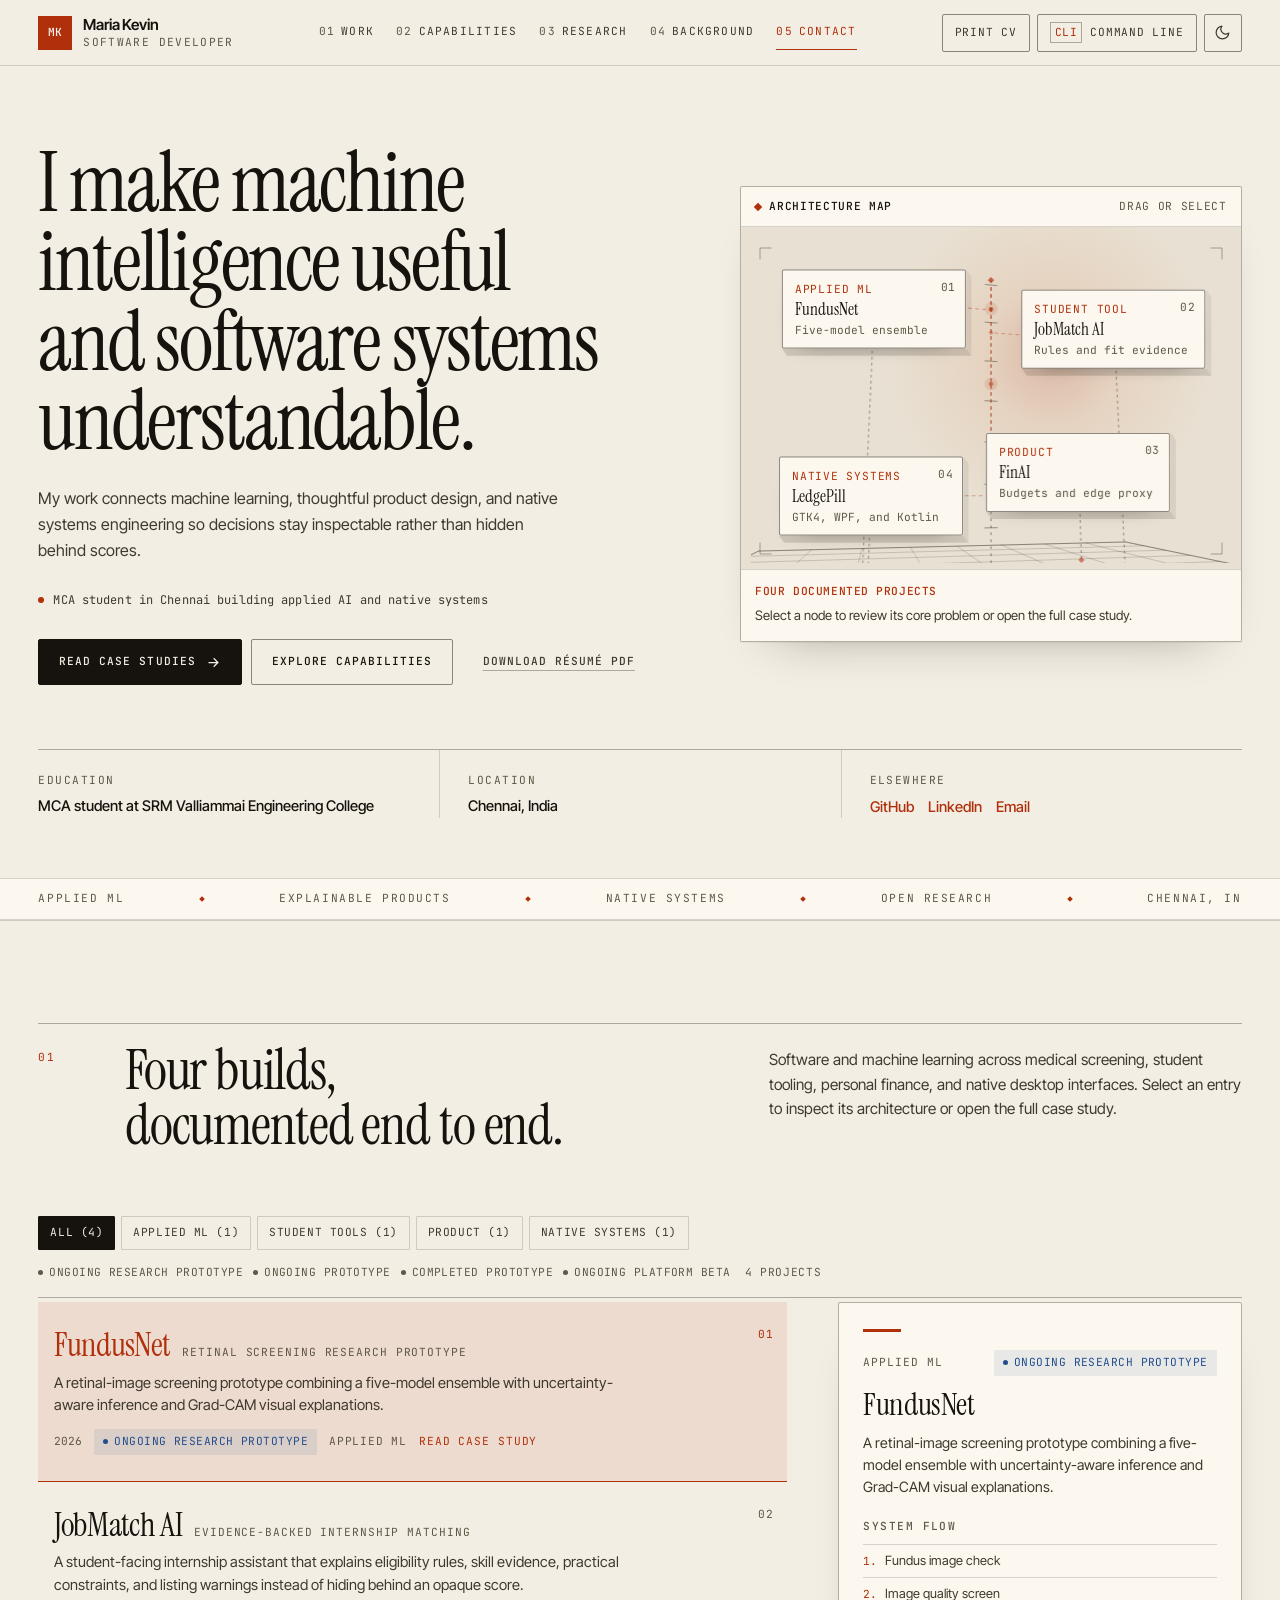
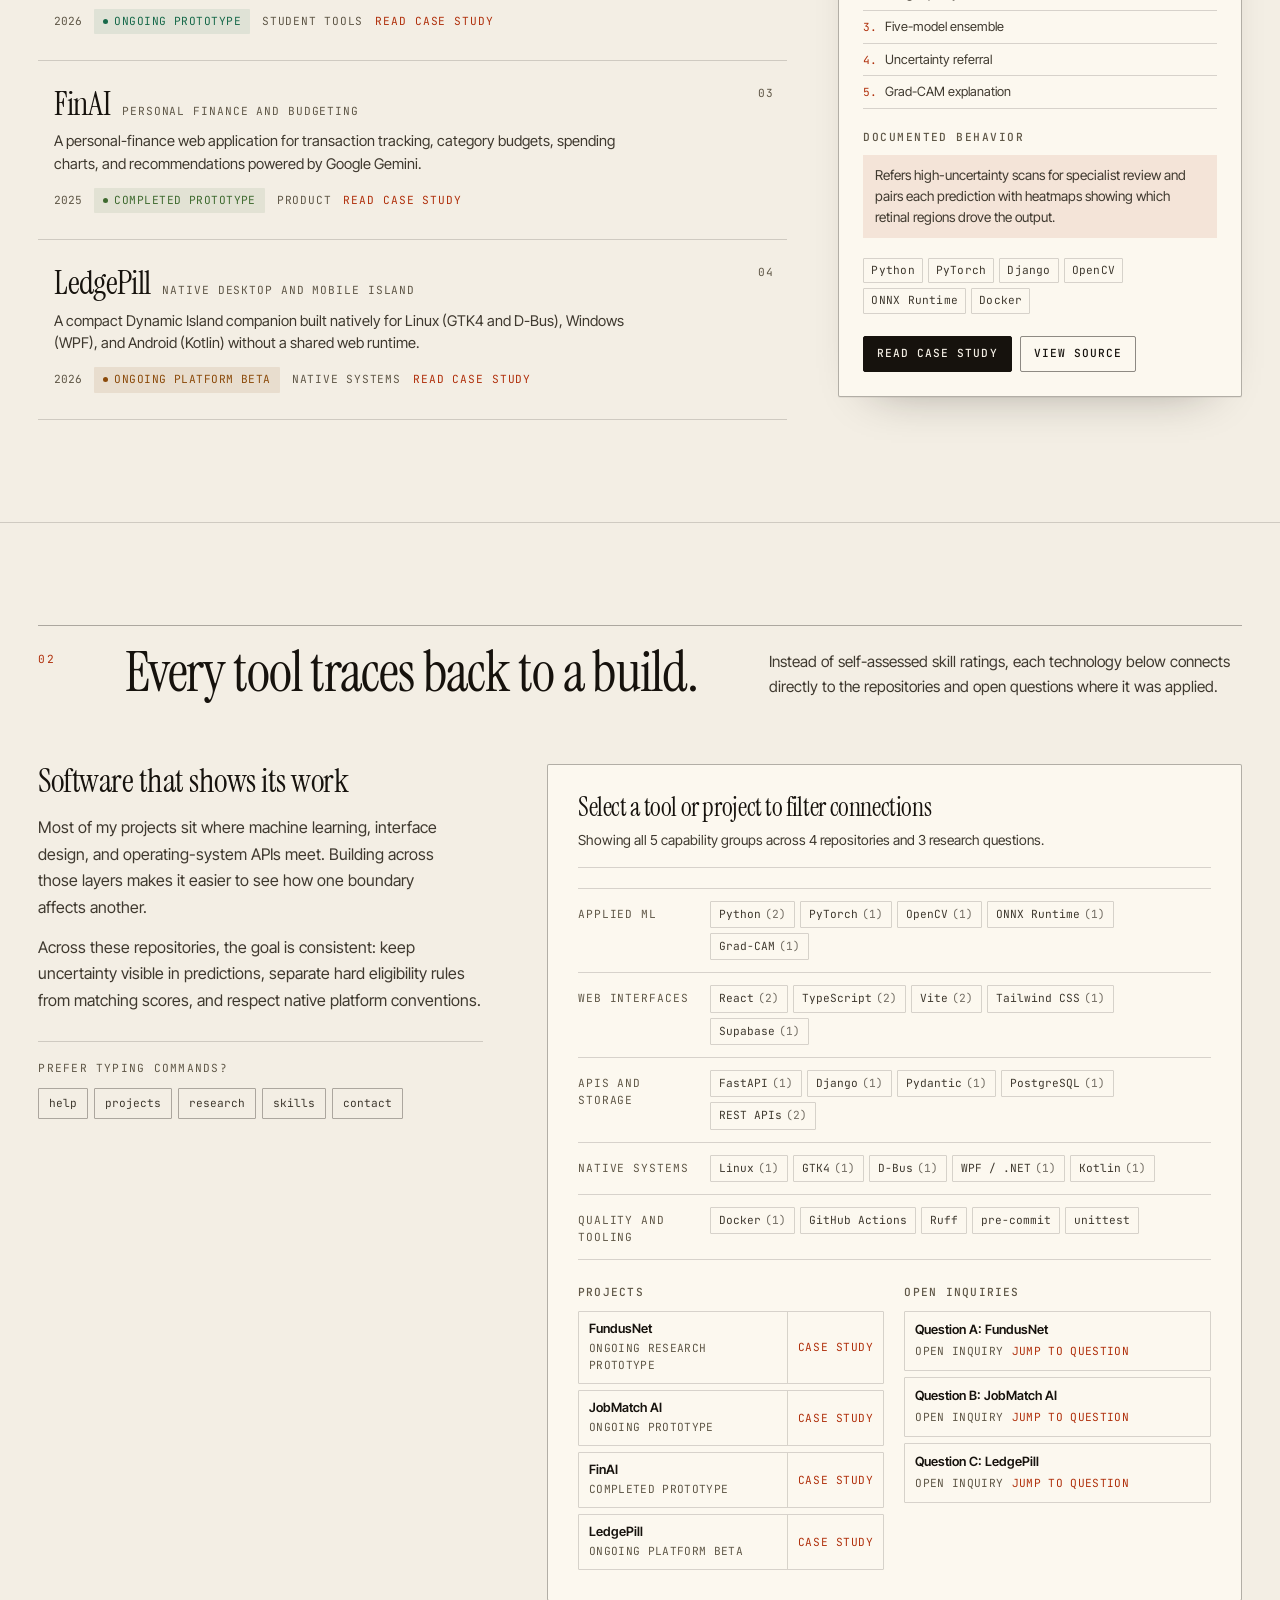
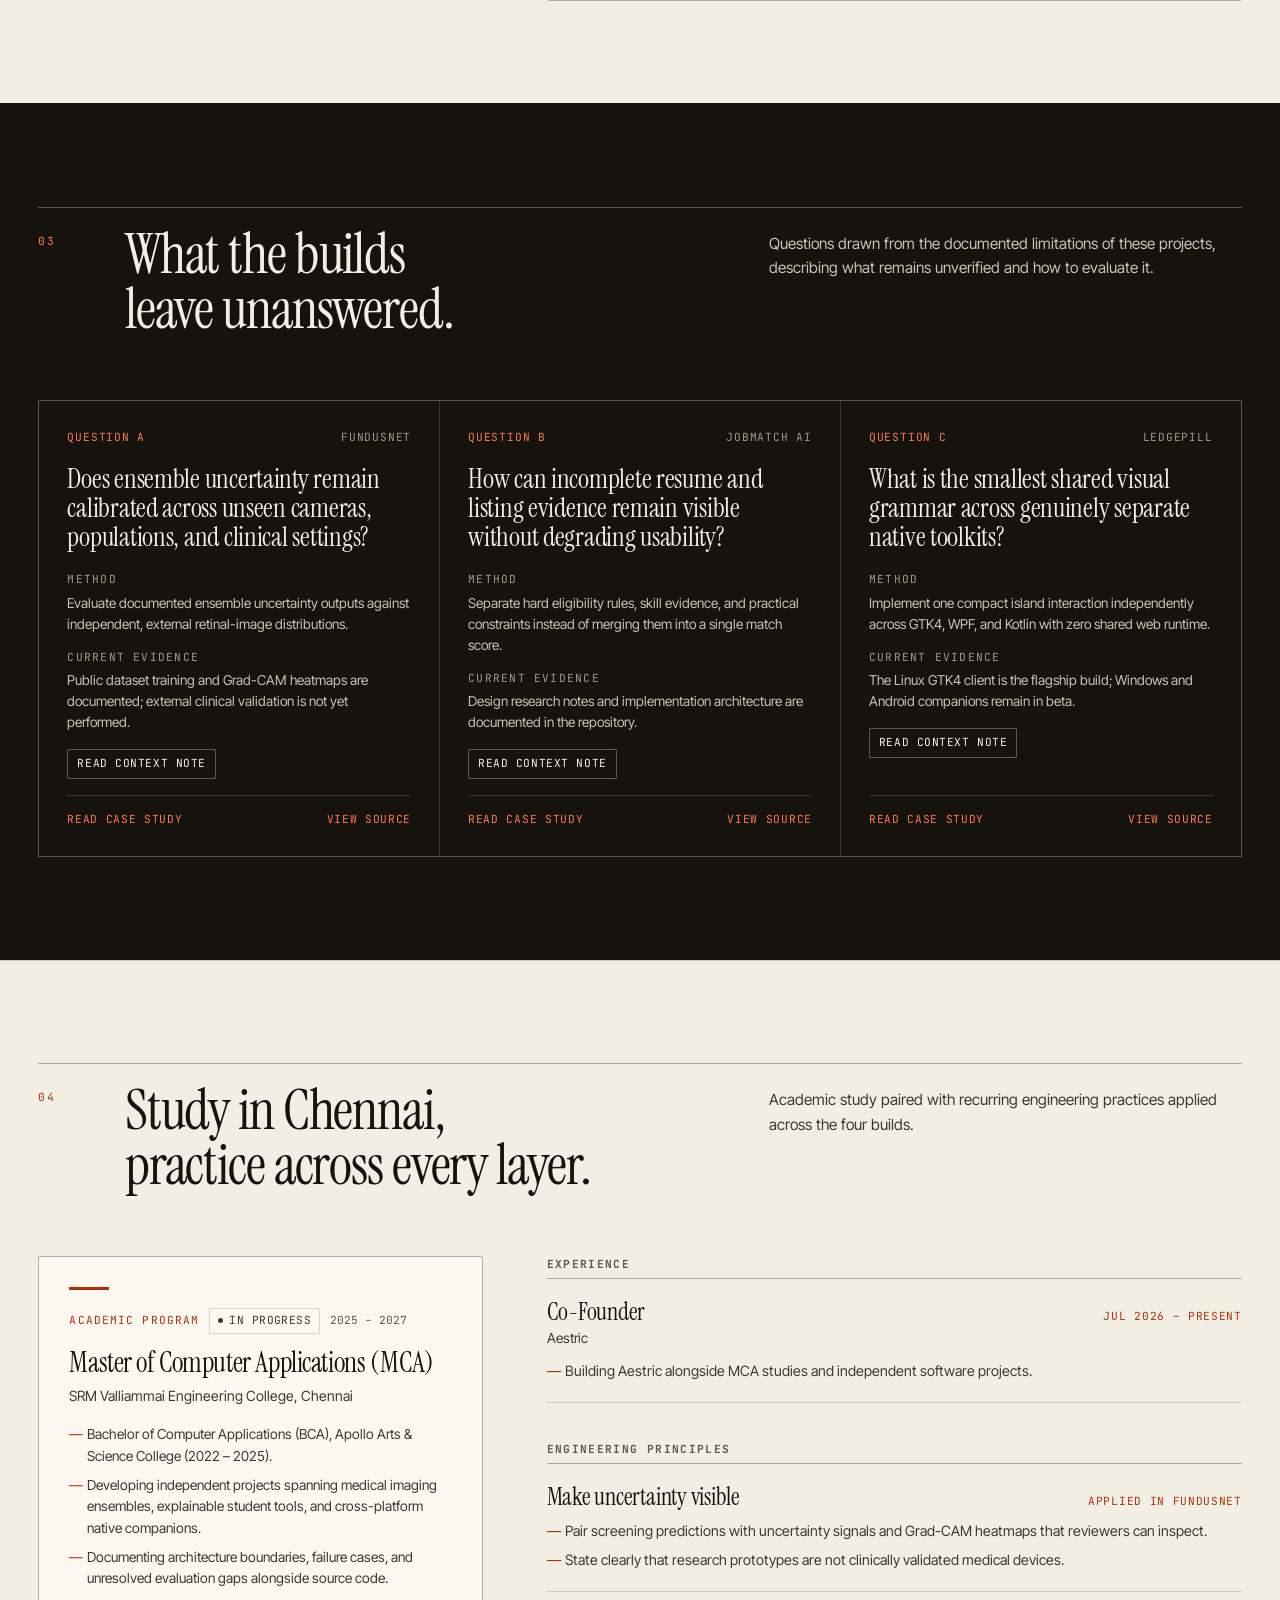
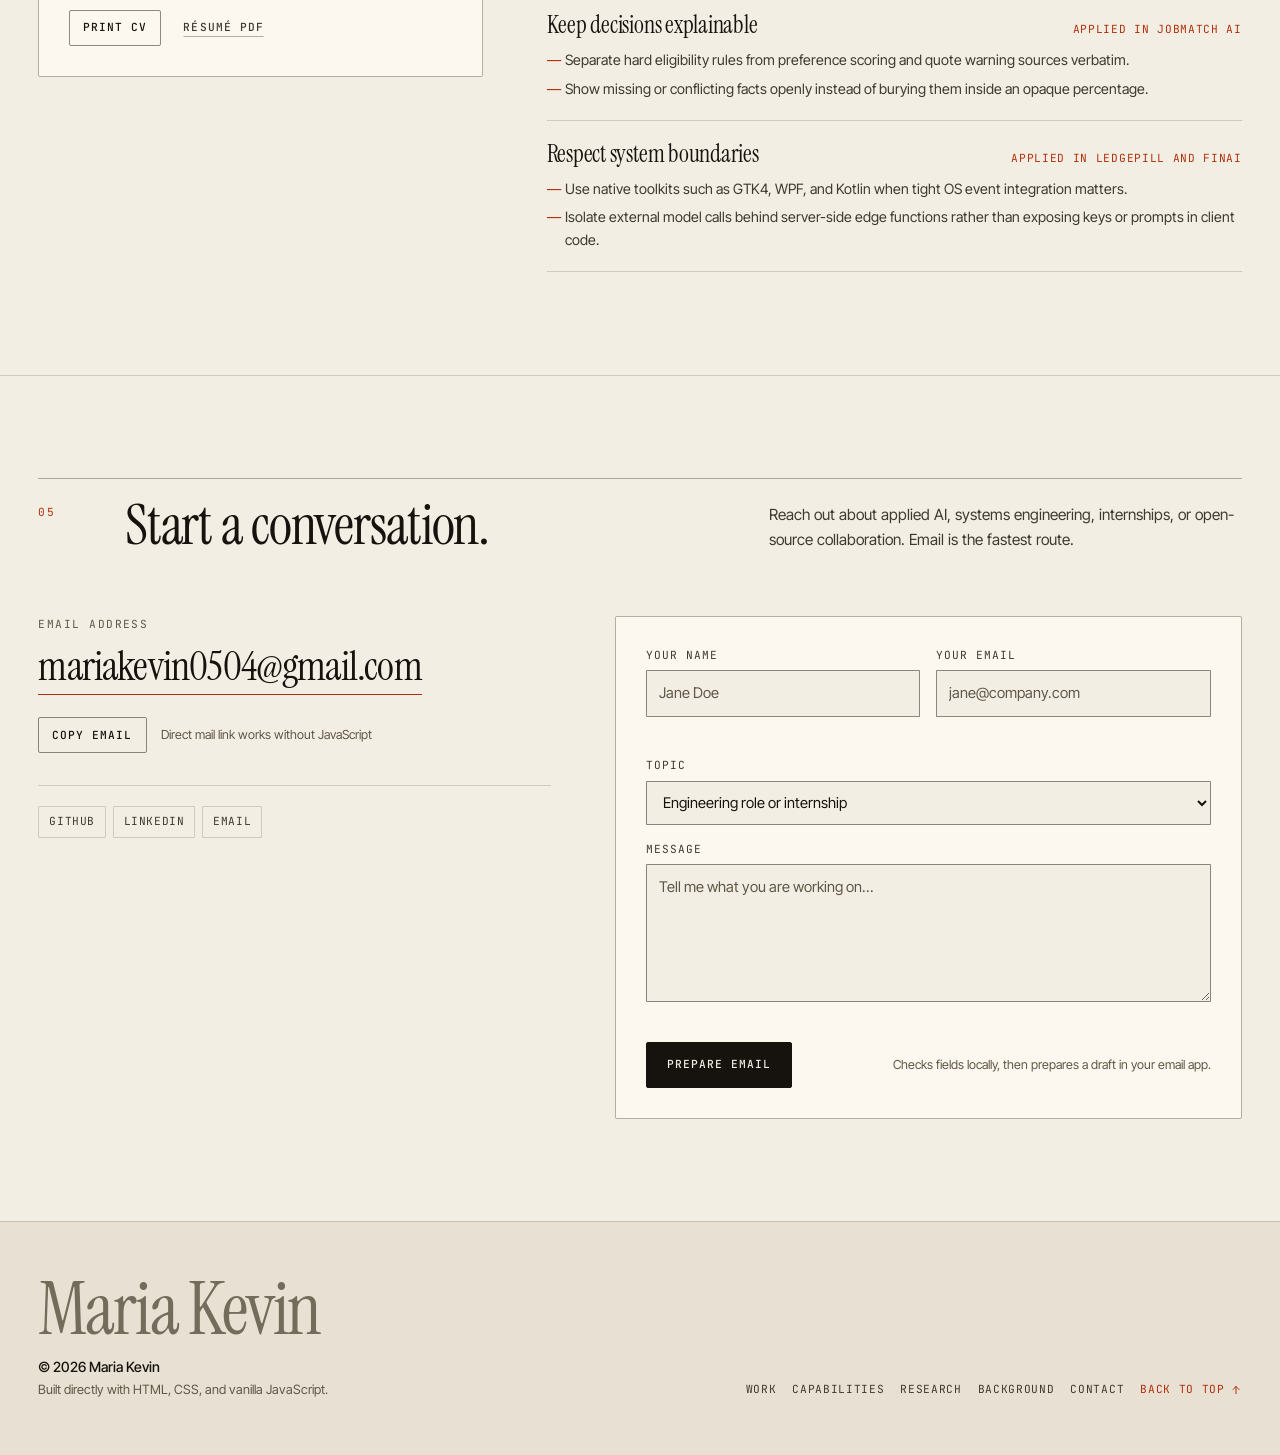
==== index.html @ 483a234a "Refine palette: warmer paper, aged pigments, tokenized surfaces Rework the Index/Dossier colour syst" ====
<!DOCTYPE html>
<html lang="en" data-theme="light">
<head>
  <meta charset="UTF-8">
  <meta name="viewport" content="width=device-width, initial-scale=1.0">
  <meta name="description" content="Maria Kevin is an MCA student in Chennai building applied machine learning, student tools, and native desktop software.">
  <meta name="author" content="Maria Kevin">
  <link rel="canonical" href="https://mariakevin.github.io/Portfolio/">
  <meta property="og:type" content="website">
  <meta property="og:url" content="https://mariakevin.github.io/Portfolio/">
  <meta property="og:title" content="Maria Kevin, Software developer">
  <meta property="og:description" content="Applied machine learning, explainable student tools, and native systems engineering.">
  <meta property="og:image" content="https://avatars.githubusercontent.com/u/92206783?v=4">
  <meta property="og:image:alt" content="Maria Kevin's GitHub profile portrait">
  <meta name="twitter:card" content="summary">
  <meta name="color-scheme" content="light dark">
  <meta name="theme-color" content="#f3eee4" media="(prefers-color-scheme: light)">
  <meta name="theme-color" content="#0c0b09" media="(prefers-color-scheme: dark)">
  <meta name="twitter:title" content="Maria Kevin, Software developer">
  <title>Maria Kevin, Software developer</title>
  <link rel="icon" href="data:image/svg+xml,%3Csvg xmlns='http://www.w3.org/2000/svg' viewBox='0 0 32 32'%3E%3Crect width='32' height='32' rx='3' fill='%23b0300c'/%3E%3Cpath d='M8 23V9l8 8 8-8v14' fill='none' stroke='%23fcf8ef' stroke-width='2.6' stroke-linecap='square' stroke-linejoin='miter'/%3E%3C/svg%3E">
  <script>
    (function () {
      try {
        var saved = localStorage.getItem('portfolio-theme');
        var prefersDark = window.matchMedia && window.matchMedia('(prefers-color-scheme: dark)').matches;
        var theme = saved || (prefersDark ? 'dark' : 'light');
        document.documentElement.setAttribute('data-theme', theme);
        document.documentElement.style.colorScheme = theme;
      } catch (e) {}
    })();
  </script>
  <link rel="preconnect" href="https://fonts.googleapis.com">
  <link rel="preconnect" href="https://fonts.gstatic.com" crossorigin>
  <link rel="stylesheet" href="https://fonts.googleapis.com/css2?family=Instrument+Serif:ital@0;1&family=Inter+Tight:ital,wght@0,400;0,500;0,600;0,700;1,400&family=JetBrains+Mono:wght@400;500&display=swap">
  <link rel="stylesheet" href="css/styles.css">
  <script defer src="js/data.js"></script>
  <script defer src="js/main.js"></script>
  <script type="application/ld+json">
    {
      "@context": "https://schema.org",
      "@type": "Person",
      "name": "Maria Kevin",
      "jobTitle": "Software developer",
      "email": "mariakevin0504@gmail.com",
      "address": {
        "@type": "PostalAddress",
        "addressLocality": "Chennai",
        "addressCountry": "India"
      },
      "sameAs": [
        "https://github.com/Mariakevin",
        "https://www.linkedin.com/in/mariakevin/"
      ]
    }
  </script>
</head>
<body id="top">
  <a href="#main" class="skip-link">Skip to main content</a>

  <header class="site-header" id="site-header">
    <div class="container header-inner">
      <a href="#top" class="brand" aria-label="Maria Kevin, Software developer, back to top">
        <span class="brand-mark" aria-hidden="true">MK</span>
        <span class="brand-text">
          <span class="brand-name" id="nav-brand">Maria Kevin</span>
          <span class="brand-role" id="nav-role">Software developer</span>
        </span>
      </a>

      <nav class="primary-nav" aria-label="Primary navigation">
        <ul class="nav-list">
          <li><a href="#projects" class="nav-link"><span class="nav-num" aria-hidden="true">01</span>Work</a></li>
          <li><a href="#about" class="nav-link"><span class="nav-num" aria-hidden="true">02</span>Capabilities</a></li>
          <li><a href="#research" class="nav-link"><span class="nav-num" aria-hidden="true">03</span>Research</a></li>
          <li><a href="#experience" class="nav-link"><span class="nav-num" aria-hidden="true">04</span>Background</a></li>
          <li><a href="#contact" class="nav-link"><span class="nav-num" aria-hidden="true">05</span>Contact</a></li>
        </ul>
      </nav>

      <div class="header-actions">
        <button type="button" class="btn-utility hide-sm" id="print-dossier-btn" title="Print or save CV as PDF">
          Print CV
        </button>

        <button type="button" class="btn-utility cmd-trigger" id="terminal-toggle" aria-label="Open interactive command line" title="Command line (Ctrl+K)">
          <span class="cmd-key" aria-hidden="true">CLI</span>
          <span class="cmd-label">Command line</span>
        </button>

        <button type="button" class="btn-icon" id="theme-toggle" aria-label="Switch color theme" title="Switch color theme">
          <svg class="icon-sun" viewBox="0 0 24 24" width="17" height="17" fill="none" stroke="currentColor" stroke-width="1.7" stroke-linecap="round" stroke-linejoin="round" aria-hidden="true">
            <circle cx="12" cy="12" r="4"></circle>
            <path d="M12 2v2M12 20v2M4.93 4.93l1.41 1.41M17.66 17.66l1.41 1.41M2 12h2M20 12h2M6.34 17.66l-1.41 1.41M19.07 4.93l-1.41 1.41"></path>
          </svg>
          <svg class="icon-moon" viewBox="0 0 24 24" width="17" height="17" fill="none" stroke="currentColor" stroke-width="1.7" stroke-linecap="round" stroke-linejoin="round" aria-hidden="true">
            <path d="M21 12.79A9 9 0 1 1 11.21 3 7 7 0 0 0 21 12.79z"></path>
          </svg>
        </button>

        <button type="button" class="btn-icon mobile-only" id="mobile-menu-toggle" aria-label="Open navigation menu" aria-expanded="false" aria-controls="mobile-nav">
          <svg class="icon-menu" viewBox="0 0 24 24" width="18" height="18" fill="none" stroke="currentColor" stroke-width="1.7" stroke-linecap="round" aria-hidden="true">
            <line x1="3" y1="7" x2="21" y2="7"></line>
            <line x1="3" y1="12" x2="21" y2="12"></line>
            <line x1="3" y1="17" x2="21" y2="17"></line>
          </svg>
          <svg class="icon-close" viewBox="0 0 24 24" width="18" height="18" fill="none" stroke="currentColor" stroke-width="1.7" stroke-linecap="round" aria-hidden="true">
            <line x1="18" y1="6" x2="6" y2="18"></line>
            <line x1="6" y1="6" x2="18" y2="18"></line>
          </svg>
        </button>
      </div>
    </div>

    <div class="scroll-progress" aria-hidden="true"><span id="scroll-progress-bar"></span></div>

    <div class="mobile-nav" id="mobile-nav" hidden>
      <nav aria-label="Mobile navigation">
        <ul class="mobile-nav-list">
          <li><a href="#projects" class="mobile-nav-link"><span aria-hidden="true">01</span>Work</a></li>
          <li><a href="#about" class="mobile-nav-link"><span aria-hidden="true">02</span>Capabilities</a></li>
          <li><a href="#research" class="mobile-nav-link"><span aria-hidden="true">03</span>Research</a></li>
          <li><a href="#experience" class="mobile-nav-link"><span aria-hidden="true">04</span>Background</a></li>
          <li><a href="#contact" class="mobile-nav-link"><span aria-hidden="true">05</span>Contact</a></li>
        </ul>
      </nav>
    </div>
  </header>

  <main id="main">
    <!-- Hero -->
    <section class="hero" aria-labelledby="hero-headline">
      <div class="container">
        <div class="hero-grid">
          <div class="hero-main" data-reveal>
            <h1 class="hero-title" id="hero-headline">
              I make machine intelligence useful and software systems understandable.
            </h1>

            <p class="hero-subtitle" id="hero-subtitle">
              My work connects machine learning, thoughtful product design, and native systems engineering so decisions stay inspectable rather than hidden behind scores.
            </p>

            <p class="hero-status" id="hero-status">
              <span class="status-dot" aria-hidden="true"></span>
              <span id="hero-status-text">MCA student in Chennai building applied AI and native systems</span>
            </p>

            <div class="hero-actions">
              <a href="#projects" class="btn btn-primary">
                Read case studies
                <svg viewBox="0 0 24 24" width="15" height="15" fill="none" stroke="currentColor" stroke-width="2" stroke-linecap="square" aria-hidden="true">
                  <path d="M5 12h14M13 6l6 6-6 6"></path>
                </svg>
              </a>
              <a href="#about" class="btn btn-secondary">Explore capabilities</a>
              <a class="btn btn-ghost" id="resume-download-link" href="#" hidden>Download résumé PDF</a>
            </div>
          </div>

          <!-- Primary Visual Centerpiece: Interactive Architecture Map -->
          <aside class="hero-plate" aria-label="Interactive system map connecting machine learning, product workflows, and native systems to four projects" data-reveal>
            <div class="plate-head">
              <span class="plate-title"><span class="plate-mark" aria-hidden="true"></span>Architecture map</span>
              <span class="plate-hint"><span class="hint-wide">Drag or select</span><span class="hint-narrow">Select a build</span></span>
            </div>

            <div class="plate-canvas">
              <div class="plate-viewport" id="plate-viewport">
                <canvas class="plate-3d" id="plate-canvas-3d" aria-hidden="true"></canvas>
                <div class="plate-node-layer">
                  <div class="plate-node-slot">
                    <button type="button" class="plate-node" data-plate-project="fundusnet" aria-label="Applied ML, FundusNet, five-model ensemble">
                      <span class="node-index" aria-hidden="true">01</span>
                      <span class="node-kicker">Applied ML</span>
                      <span class="node-label">FundusNet</span>
                      <span class="node-sub">Five-model ensemble</span>
                    </button>
                  </div>
                  <div class="plate-node-slot">
                    <button type="button" class="plate-node" data-plate-project="jobmatch" aria-label="Student tool, JobMatch AI, rules and fit evidence">
                      <span class="node-index" aria-hidden="true">02</span>
                      <span class="node-kicker">Student tool</span>
                      <span class="node-label">JobMatch AI</span>
                      <span class="node-sub">Rules and fit evidence</span>
                    </button>
                  </div>
                  <div class="plate-node-slot">
                    <button type="button" class="plate-node" data-plate-project="finai" aria-label="Product, FinAI, budgets and edge proxy">
                      <span class="node-index" aria-hidden="true">03</span>
                      <span class="node-kicker">Product</span>
                      <span class="node-label">FinAI</span>
                      <span class="node-sub">Budgets and edge proxy</span>
                    </button>
                  </div>
                  <div class="plate-node-slot">
                    <button type="button" class="plate-node" data-plate-project="ledgepill" aria-label="Native systems, LedgePill, GTK4, WPF, and Kotlin">
                      <span class="node-index" aria-hidden="true">04</span>
                      <span class="node-kicker">Native systems</span>
                      <span class="node-label">LedgePill</span>
                      <span class="node-sub">GTK4, WPF, and Kotlin</span>
                    </button>
                  </div>
                </div>
              </div>
              <div class="plate-mobile-projects" aria-label="Choose a project to inspect">
                <button type="button" class="plate-mobile-node" data-plate-project="fundusnet">
                  <span class="mobile-node-kind">Applied ML</span>
                  <span class="mobile-node-title">FundusNet</span>
                  <span class="mobile-node-detail">Five-model ensemble</span>
                </button>
                <button type="button" class="plate-mobile-node" data-plate-project="jobmatch">
                  <span class="mobile-node-kind">Student tool</span>
                  <span class="mobile-node-title">JobMatch AI</span>
                  <span class="mobile-node-detail">Rules and fit evidence</span>
                </button>
                <button type="button" class="plate-mobile-node" data-plate-project="finai">
                  <span class="mobile-node-kind">Product</span>
                  <span class="mobile-node-title">FinAI</span>
                  <span class="mobile-node-detail">Budgets and edge proxy</span>
                </button>
                <button type="button" class="plate-mobile-node" data-plate-project="ledgepill">
                  <span class="mobile-node-kind">Native systems</span>
                  <span class="mobile-node-title">LedgePill</span>
                  <span class="mobile-node-detail">GTK4, WPF, and Kotlin</span>
                </button>
              </div>
            </div>

            <div class="plate-readout" id="plate-readout">
              <div class="plate-readout-head">
                <span class="plate-readout-tag" id="plate-readout-tag">Four documented projects</span>
                <button type="button" class="plate-readout-link" id="plate-readout-open" hidden>Read case study</button>
              </div>
              <p class="plate-readout-text" id="plate-readout-text">
                Select a node to review its core problem or open the full case study.
              </p>
            </div>
          </aside>
        </div>

        <!-- Quick 30-second orientation strip -->
        <div class="hero-summary-row" aria-label="Summary details" data-reveal>
          <div class="summary-item">
            <span class="summary-label">Education</span>
            <p class="summary-value" id="meta-focus">MCA student at SRM Valliammai Engineering College</p>
          </div>
          <div class="summary-item">
            <span class="summary-label">Location</span>
            <p class="summary-value" id="meta-location">Chennai, India</p>
          </div>
          <div class="summary-item">
            <span class="summary-label">Elsewhere</span>
            <div class="summary-links" id="hero-social-links">
              <a href="https://github.com/Mariakevin" target="_blank" rel="noopener noreferrer">GitHub</a>
              <a href="https://www.linkedin.com/in/mariakevin/" target="_blank" rel="noopener noreferrer">LinkedIn</a>
              <a href="mailto:mariakevin0504@gmail.com">Email</a>
            </div>
          </div>
        </div>
      </div>

      <div class="signal-strip" aria-hidden="true">
        <div class="container signal-strip-inner">
          <span>Applied ML</span>
          <span class="signal-dot"></span>
          <span>Explainable products</span>
          <span class="signal-dot"></span>
          <span>Native systems</span>
          <span class="signal-dot"></span>
          <span>Open research</span>
          <span class="signal-dot"></span>
          <span>Chennai, IN</span>
        </div>
      </div>
    </section>

    <!-- Selected Work -->
    <section id="projects" class="section" aria-labelledby="projects-heading">
      <div class="container">
        <div class="section-header">
          <span class="section-index" aria-hidden="true">01</span>
          <div class="section-heading">
            <h2 class="section-title" id="projects-heading">Four builds, documented end to end.</h2>
          </div>
          <p class="section-lead">
            Software and machine learning across medical screening, student tooling, personal finance, and native desktop interfaces. Select an entry to inspect its architecture or open the full case study.
          </p>
        </div>

        <div class="work-toolbar">
          <div class="filter-group" id="project-filters" role="group" aria-label="Filter projects by discipline">
            <!-- Populated from js/data.js -->
          </div>
          <div class="work-toolbar-meta">
            <div class="status-legend" id="project-status-legend" aria-label="Project status legend">
              <!-- Populated from js/data.js -->
            </div>
            <span class="work-count mono" id="work-count">4 projects</span>
          </div>
        </div>

        <div class="work-layout">
          <div class="work-index" id="projects-grid" aria-live="polite">
            <noscript>
              <ul class="noscript-projects">
                <li><a href="https://github.com/Mariakevin/FundusNet">FundusNet: retinal screening research prototype</a></li>
                <li><a href="https://github.com/Mariakevin/JobMatchAI">JobMatch AI: evidence-backed internship matching</a></li>
                <li><a href="https://github.com/Mariakevin/FinAI">FinAI: personal finance dashboard</a></li>
                <li><a href="https://github.com/Mariakevin/LedgePill">LedgePill: native cross-platform island software</a></li>
              </ul>
            </noscript>
          </div>

          <aside class="work-preview" id="work-preview" aria-label="Selected project details">
            <div class="preview-rule" aria-hidden="true"></div>
            <div class="preview-inner" id="preview-inner">
              <div class="preview-head">
                <span class="preview-category mono" id="preview-meta">Applied ML</span>
                <span class="status-badge" id="preview-status" data-status="research">Research prototype</span>
              </div>
              <h3 class="preview-title" id="preview-title">FundusNet</h3>
              <p class="preview-summary" id="preview-summary">
                A retinal-image screening prototype combining a five-model ensemble with uncertainty-aware inference and Grad-CAM visual explanations.
              </p>

              <div class="preview-section-label mono">System flow</div>
              <ol class="preview-flow" id="preview-flow"></ol>

              <div class="preview-section-label mono">Documented behavior</div>
              <p class="preview-impact" id="preview-impact"></p>

              <div class="preview-stack" id="preview-stack"></div>

              <div class="preview-actions">
                <button class="btn btn-primary btn-sm" id="preview-open" type="button">Read case study</button>
                <a class="btn btn-secondary btn-sm" id="preview-repo" href="https://github.com/Mariakevin/FundusNet" target="_blank" rel="noopener noreferrer">View source</a>
                <a class="btn btn-secondary btn-sm" id="preview-demo" href="#" target="_blank" rel="noopener noreferrer" hidden>
                  Live demo
                  <svg viewBox="0 0 24 24" width="13" height="13" fill="none" stroke="currentColor" stroke-width="2" stroke-linecap="square" aria-hidden="true">
                    <path d="M7 17 17 7M9 7h8v8"></path>
                  </svg>
                </a>
              </div>
            </div>
          </aside>
        </div>
      </div>
    </section>

    <!-- Capabilities & Evidence Matrix -->
    <section id="about" class="section" aria-labelledby="about-heading">
      <div class="container">
        <div class="section-header">
          <span class="section-index" aria-hidden="true">02</span>
          <div class="section-heading">
            <h2 class="section-title" id="about-heading">Every tool traces back to a build.</h2>
          </div>
          <p class="section-lead">
            Instead of self-assessed skill ratings, each technology below connects directly to the repositories and open questions where it was applied.
          </p>
        </div>

        <div class="observatory-grid">
          <article class="obs-bio">
            <h3 class="obs-title" id="bio-title">Software that shows its work</h3>
            <div class="obs-body" id="bio-paragraphs">
              <p>Most of my projects sit where machine learning, interface design, and operating-system APIs meet. Building across those layers makes it easier to see how one boundary affects another.</p>
              <p>Across these repositories, the goal is consistent: keep uncertainty visible in predictions, separate hard eligibility rules from matching scores, and respect native platform conventions.</p>
            </div>

            <div class="obs-cli-inline">
              <p class="obs-cli-label mono">Prefer typing commands?</p>
              <div class="cli-shortcuts" id="cli-shortcuts">
                <button type="button" class="cli-chip" data-cmd="help">help</button>
                <button type="button" class="cli-chip" data-cmd="projects">projects</button>
                <button type="button" class="cli-chip" data-cmd="research">research</button>
                <button type="button" class="cli-chip" data-cmd="skills">skills</button>
                <button type="button" class="cli-chip" data-cmd="contact">contact</button>
              </div>
            </div>
          </article>

          <section class="obs-graph" aria-labelledby="evidence-graph-heading">
            <div class="graph-head">
              <div>
                <h3 class="obs-title" id="evidence-graph-heading">Select a tool or project to filter connections</h3>
                <p class="graph-sub" id="graph-status-text">
                  Showing all capability groups across four repositories and three research inquiries.
                </p>
              </div>
              <button type="button" class="graph-reset mono" id="graph-reset" hidden>Reset</button>
            </div>

            <div class="evidence-matrix" id="evidence-matrix">
              <div class="evidence-skills" id="stack-groups" role="region" aria-label="Capability groups and tools">
                <!-- Populated from js/data.js -->
              </div>

              <div class="evidence-targets">
                <div class="evidence-column">
                  <h4 class="evidence-col-label mono">Projects</h4>
                  <div class="evidence-links-list" id="evidence-projects">
                    <!-- Populated from js/data.js -->
                  </div>
                </div>

                <div class="evidence-column">
                  <h4 class="evidence-col-label mono">Open inquiries</h4>
                  <div class="evidence-links-list" id="evidence-research">
                    <!-- Populated from js/data.js -->
                  </div>
                </div>
              </div>
            </div>
          </section>
        </div>
      </div>
    </section>

    <!-- Open Research Questions -->
    <section id="research" class="section section-inverse" aria-labelledby="research-heading">
      <div class="container">
        <div class="section-header">
          <span class="section-index" aria-hidden="true">03</span>
          <div class="section-heading">
            <h2 class="section-title" id="research-heading">What the builds leave unanswered.</h2>
          </div>
          <p class="section-lead">
            Questions drawn from the documented limitations of these projects, describing what remains unverified and how to evaluate it.
          </p>
        </div>

        <div class="research-grid" id="research-grid">
          <!-- Populated from js/data.js -->
        </div>
      </div>
    </section>

    <!-- Education & Engineering Principles -->
    <section id="experience" class="section" aria-labelledby="experience-heading">
      <div class="container">
        <div class="section-header">
          <span class="section-index" aria-hidden="true">04</span>
          <div class="section-heading">
            <h2 class="section-title" id="experience-heading">Study in Chennai, practice across every layer.</h2>
          </div>
          <p class="section-lead">
            Academic study paired with recurring engineering practices applied across the four builds.
          </p>
        </div>

        <div class="practice-layout">
          <div class="education-panel" id="education-panel">
            <!-- Populated from js/data.js -->
          </div>

          <div class="practice-details" id="experience-list">
            <!-- Populated from js/data.js -->
          </div>
        </div>
      </div>
    </section>

    <!-- Contact -->
    <section id="contact" class="section" aria-labelledby="contact-heading">
      <div class="container">
        <div class="section-header">
          <span class="section-index" aria-hidden="true">05</span>
          <div class="section-heading">
            <h2 class="section-title" id="contact-heading">Start a conversation.</h2>
          </div>
          <p class="section-lead">
            Reach out about applied AI, systems engineering, internships, or open-source collaboration. Email is the fastest route.
          </p>
        </div>

        <div class="contact-grid">
          <div class="contact-info">
            <span class="contact-kicker mono">Email address</span>
            <a class="contact-email" id="contact-email-link" href="mailto:mariakevin0504@gmail.com">
              <span id="contact-email-text">mariakevin0504@gmail.com</span>
            </a>

            <div class="contact-tools">
              <button type="button" class="btn btn-secondary btn-sm" id="copy-email-btn">Copy email</button>
              <span class="form-note">Direct mail link works without JavaScript</span>
            </div>

            <div class="contact-socials" id="contact-socials">
              <!-- Populated from js/data.js -->
            </div>
          </div>

          <form class="contact-form" id="contact-form" novalidate>
            <div class="form-row">
              <div class="form-field">
                <label for="contact-name">Your name</label>
                <input type="text" id="contact-name" name="name" placeholder="Jane Doe" required autocomplete="name" aria-describedby="error-name">
                <span class="field-error" id="error-name" aria-live="polite"></span>
              </div>
              <div class="form-field">
                <label for="contact-email">Your email</label>
                <input type="email" id="contact-email" name="email" placeholder="jane@company.com" required autocomplete="email" aria-describedby="error-email">
                <span class="field-error" id="error-email" aria-live="polite"></span>
              </div>
            </div>

            <div class="form-field">
              <label for="contact-topic">Topic</label>
              <select id="contact-topic" name="topic">
                <option value="Engineering role or internship">Engineering role or internship</option>
                <option value="Project collaboration">Project collaboration</option>
                <option value="Technical question">Technical question</option>
                <option value="General note">General note</option>
              </select>
            </div>

            <div class="form-field">
              <label for="contact-message">Message</label>
              <textarea id="contact-message" name="message" rows="5" placeholder="Tell me what you are working on…" required aria-describedby="error-message"></textarea>
              <span class="field-error" id="error-message" aria-live="polite"></span>
            </div>

            <div class="form-footer">
              <button type="submit" class="btn btn-primary">Prepare email</button>
              <span class="form-note">Checks fields locally, then prepares a draft in your email app.</span>
            </div>

            <div class="form-status" id="form-status" role="status" aria-live="polite" hidden></div>
          </form>
        </div>
      </div>
    </section>
  </main>

  <footer class="site-footer">
    <div class="container footer-inner">
      <div class="footer-about">
        <p class="footer-wordmark" aria-hidden="true">Maria Kevin</p>
        <p class="footer-copy">&copy; <span id="footer-year">2026</span> <span id="footer-name">Maria Kevin</span></p>
        <p class="footer-note">Built directly with HTML, CSS, and vanilla JavaScript.</p>
      </div>
      <div class="footer-links">
        <a href="#projects">Work</a>
        <a href="#about">Capabilities</a>
        <a href="#research">Research</a>
        <a href="#experience">Background</a>
        <a href="#contact">Contact</a>
        <a href="#top" class="footer-top">
          Back to top
          <svg viewBox="0 0 24 24" width="12" height="12" fill="none" stroke="currentColor" stroke-width="2" stroke-linecap="square" aria-hidden="true">
            <path d="M12 19V5M6 11l6-6 6 6"></path>
          </svg>
        </a>
      </div>
    </div>
  </footer>

  <!-- Project Case Study Modal -->
  <dialog id="project-modal" class="modal" aria-labelledby="modal-title">
    <div class="modal-surface">
      <div class="modal-header">
        <div>
          <span class="modal-category mono" id="modal-category">Category</span>
          <h2 class="modal-title" id="modal-title">Project title</h2>
        </div>
        <div class="modal-header-actions">
          <div class="modal-stepper" role="group" aria-label="Browse projects">
            <button type="button" class="btn-utility btn-sm" id="modal-prev" aria-label="Previous project">Prev</button>
            <button type="button" class="btn-utility btn-sm" id="modal-next" aria-label="Next project">Next</button>
          </div>
          <button type="button" class="btn-icon" id="modal-close" aria-label="Close case study">
            <svg viewBox="0 0 24 24" width="18" height="18" fill="none" stroke="currentColor" stroke-width="1.8" stroke-linecap="round" aria-hidden="true">
              <line x1="18" y1="6" x2="6" y2="18"></line>
              <line x1="6" y1="6" x2="18" y2="18"></line>
            </svg>
          </button>
        </div>
      </div>

      <div class="modal-body" id="modal-body">
        <!-- Populated dynamically -->
      </div>
    </div>
  </dialog>

  <!-- Interactive Command Line Modal -->
  <dialog id="terminal-modal" class="terminal-dialog" aria-labelledby="terminal-heading">
    <div class="terminal-window">
      <div class="terminal-titlebar">
        <span class="terminal-title mono" id="terminal-heading"><span class="terminal-dots" aria-hidden="true"><i></i><i></i><i></i></span>Interactive command line</span>
        <button type="button" class="terminal-close mono" id="terminal-close" aria-label="Close command line">Close (Esc)</button>
      </div>

      <div class="terminal-body" id="terminal-output" aria-live="polite">
        <!-- Terminal log output -->
      </div>

      <form class="terminal-input-row" id="terminal-form">
        <label for="terminal-input" class="sr-only">Command input</label>
        <span class="terminal-prompt mono" aria-hidden="true">guest@portfolio:~$</span>
        <input
          type="text"
          id="terminal-input"
          class="terminal-input mono"
          placeholder="Type 'help' or press Tab…"
          autocomplete="off"
          autocapitalize="off"
          spellcheck="false"
        >
      </form>

      <div class="terminal-quickbar" id="terminal-quickbar" aria-label="Quick commands">
        <button type="button" class="cli-chip mono" data-term-cmd="help">help</button>
        <button type="button" class="cli-chip mono" data-term-cmd="projects">projects</button>
        <button type="button" class="cli-chip mono" data-term-cmd="research">research</button>
        <button type="button" class="cli-chip mono" data-term-cmd="skills">skills</button>
        <button type="button" class="cli-chip mono" data-term-cmd="theme">theme</button>
        <button type="button" class="cli-chip mono" data-term-cmd="clear">clear</button>
      </div>
    </div>
  </dialog>

  <div class="toast" id="toast" role="status" aria-live="polite" hidden></div>
</body>
</html>
---- css/styles.css ----
/* ==========================================================================
   MARIA KEVIN — PORTFOLIO
   "Index / Dossier" design system
   Instrument Serif · Inter Tight · JetBrains Mono
   Bone paper, ink, vermilion signal. Sharp Swiss grid. No build step.
   ========================================================================== */

/* --------------------------------------------------------------------------
   01. Tokens
   -------------------------------------------------------------------------- */
:root {
  --font-display: "Instrument Serif", "Iowan Old Style", "Palatino Linotype", Georgia, serif;
  --font-sans: "Inter Tight", system-ui, -apple-system, BlinkMacSystemFont, "Segoe UI", sans-serif;
  --font-mono: "JetBrains Mono", ui-monospace, SFMono-Regular, Menlo, Consolas, monospace;

  --container-max: 1280px;
  --header-height: 66px;
  --radius-sm: 2px;

  --ease: cubic-bezier(0.22, 0.75, 0.24, 1);
  --fast: 150ms var(--ease);
  --base: 300ms var(--ease);
  --slow: 620ms var(--ease);

  --terminal-bg: #0b0a08;
  --terminal-title: #14110d;
  --terminal-input: #100e0b;
  --terminal-text: #f3efe6;
  --terminal-muted: #a89f8d;
  --terminal-signal: #ff7a4c;
  --terminal-warm: #e8b46a;
  --terminal-success: #a8c48d;
}

/* Light — bone paper, warm ink, vermilion signal.
   References: Swiss Style (red / black / grid), Newspaper (paper + signal red),
   Warm Neutral (beige ramp), Vermilion (signal family). All text pairs meet
   WCAG AA; the signal stays above 4.5:1 on paper, surface, and sunken wells. */
[data-theme="light"] {
  --bg: #f3eee4;
  --surface: #fcf8ef;
  --surface-well: #e8e0d2;
  --text: #16120d;
  --text-2: #3f392f;
  --text-3: #5f5747;
  --border: rgba(22, 18, 13, 0.16);
  --border-strong: rgba(22, 18, 13, 0.32);
  --border-control: rgba(22, 18, 13, 0.48);
  --accent: #b0300c;
  --accent-hover: #8b2406;
  --accent-soft: rgba(176, 48, 12, 0.10);
  --on-accent: #fcf8ef;
  --status-research: #234e8e;
  --status-research-bg: rgba(35, 78, 142, 0.09);
  --status-active: #17694a;
  --status-active-bg: rgba(23, 105, 74, 0.09);
  --status-done: #3e6a2f;
  --status-done-bg: rgba(62, 106, 47, 0.09);
  --status-beta: #8b4a0a;
  --status-beta-bg: rgba(139, 74, 10, 0.10);
  --danger: #a32b28;
  --danger-soft: rgba(163, 43, 40, 0.08);
  --success: #24653e;
  --success-soft: rgba(36, 101, 62, 0.09);
  --header-bg: rgba(243, 238, 228, 0.88);
  --backdrop: rgba(22, 18, 13, 0.55);
  --grid-line: rgba(22, 18, 13, 0.07);
  --heat-core: rgba(176, 48, 12, 0.22);
  --heat-mid: rgba(214, 120, 70, 0.12);
  --heat-fade: rgba(176, 48, 12, 0);
  --shadow-node: 0 10px 22px -20px rgba(22, 18, 13, 0.75);
  --shadow-subtle: 0 1px 0 rgba(22, 18, 13, 0.05), 0 24px 48px -36px rgba(22, 18, 13, 0.45);
}

/* Dark — warm near-black ink, bone text, aged pigments.
   Status hues are desaturated toward print inks so they sit beside the
   vermilion signal instead of reading as dashboard neon. */
[data-theme="dark"] {
  --bg: #0c0b09;
  --surface: #17140f;
  --surface-well: #211d16;
  --text: #f3efe6;
  --text-2: #c9c3b4;
  --text-3: #9a9282;
  --border: rgba(243, 239, 230, 0.14);
  --border-strong: rgba(243, 239, 230, 0.30);
  --border-control: rgba(243, 239, 230, 0.44);
  --accent: #ff7a4c;
  --accent-hover: #ff9b78;
  --accent-soft: rgba(255, 122, 76, 0.14);
  --on-accent: #1a0d06;
  --status-research: #9dbbe8;
  --status-research-bg: rgba(157, 187, 232, 0.12);
  --status-active: #86c7a6;
  --status-active-bg: rgba(134, 199, 166, 0.12);
  --status-done: #a8c48d;
  --status-done-bg: rgba(168, 196, 141, 0.12);
  --status-beta: #e3b277;
  --status-beta-bg: rgba(227, 178, 119, 0.13);
  --danger: #e59a92;
  --danger-soft: rgba(229, 154, 146, 0.12);
  --success: #8fc9a8;
  --success-soft: rgba(143, 201, 168, 0.12);
  --header-bg: rgba(12, 11, 9, 0.88);
  --backdrop: rgba(0, 0, 0, 0.72);
  --grid-line: rgba(243, 239, 230, 0.06);
  --heat-core: rgba(255, 122, 76, 0.26);
  --heat-mid: rgba(255, 160, 110, 0.13);
  --heat-fade: rgba(255, 122, 76, 0);
  --shadow-node: 0 16px 30px -20px rgba(0, 0, 0, 0.9);
  --shadow-subtle: 0 1px 0 rgba(243, 239, 230, 0.04), 0 28px 52px -36px rgba(0, 0, 0, 0.75);
}

/* --------------------------------------------------------------------------
   02. Base & Typography
   -------------------------------------------------------------------------- */
*,
*::before,
*::after {
  box-sizing: border-box;
}

html {
  scroll-behavior: smooth;
  scroll-padding-top: calc(var(--header-height) + 24px);
  -webkit-text-size-adjust: 100%;
  scrollbar-width: thin;
  scrollbar-color: var(--border-strong) var(--bg);
}

::-webkit-scrollbar {
  width: 10px;
  height: 10px;
}

::-webkit-scrollbar-track {
  background: var(--bg);
}

::-webkit-scrollbar-thumb {
  border: 2px solid var(--bg);
  background: var(--border-strong);
}

::-webkit-scrollbar-thumb:hover {
  background: var(--text-3);
}

body {
  margin: 0;
  font-family: var(--font-sans);
  font-size: 16px;
  line-height: 1.55;
  color: var(--text);
  background-color: var(--bg);
  -webkit-font-smoothing: antialiased;
  -moz-osx-font-smoothing: grayscale;
  transition: background-color var(--base), color var(--base);
  overflow-x: hidden;
}

h1, h2, h3, h4, p, ul, ol, figure {
  margin-top: 0;
}

a {
  color: inherit;
  text-decoration: none;
}

button,
input,
select,
textarea {
  font: inherit;
  color: inherit;
}

button {
  -webkit-tap-highlight-color: transparent;
}

img, svg {
  display: block;
  max-width: 100%;
}

::selection {
  background: var(--accent);
  color: var(--on-accent);
}

:focus-visible {
  outline: 2px solid var(--accent);
  outline-offset: 3px;
}

.mono {
  font-family: var(--font-mono);
  font-variant-numeric: tabular-nums;
}

[hidden] {
  display: none !important;
}

.sr-only {
  position: absolute;
  width: 1px;
  height: 1px;
  padding: 0;
  margin: -1px;
  overflow: hidden;
  clip: rect(0, 0, 0, 0);
  white-space: nowrap;
  border: 0;
}

.skip-link {
  position: fixed;
  top: -120px;
  left: 16px;
  z-index: 1000;
  padding: 10px 16px;
  background: var(--accent);
  color: var(--on-accent);
  font-family: var(--font-mono);
  font-size: 0.7rem;
  letter-spacing: 0.06em;
  text-transform: uppercase;
  transition: top var(--fast);
}

.skip-link:focus {
  top: 14px;
}

.container {
  width: min(100% - clamp(36px, 6vw, 96px), var(--container-max));
  margin-inline: auto;
}

.section {
  padding-top: clamp(72px, 8vw, 118px);
  padding-bottom: clamp(72px, 8vw, 118px);
  border-top: 1px solid var(--border);
}

/* Scroll reveal (class applied by JS only; content stays visible without JS) */
.reveal {
  opacity: 0;
  transform: translateY(18px);
  transition: opacity var(--slow), transform var(--slow);
}

.reveal.is-visible {
  opacity: 1;
  transform: none;
}

/* --------------------------------------------------------------------------
   03. Header & Navigation
   -------------------------------------------------------------------------- */
.site-header {
  position: sticky;
  top: 0;
  z-index: 100;
  height: var(--header-height);
  background: var(--header-bg);
  backdrop-filter: blur(14px);
  -webkit-backdrop-filter: blur(14px);
  border-bottom: 1px solid var(--border);
  transition: background-color var(--base);
}

.header-inner {
  height: 100%;
  display: flex;
  align-items: center;
  justify-content: space-between;
  gap: 20px;
}

.brand {
  display: inline-flex;
  align-items: center;
  gap: 11px;
  min-width: 0;
}

.brand-mark {
  display: grid;
  place-items: center;
  flex: 0 0 auto;
  width: 34px;
  height: 34px;
  background: var(--accent);
  color: var(--on-accent);
  font-family: var(--font-mono);
  font-size: 0.7rem;
  font-weight: 500;
  letter-spacing: 0.02em;
}

.brand-text {
  display: flex;
  flex-direction: column;
  line-height: 1;
  min-width: 0;
}

.brand-name {
  font-family: var(--font-sans);
  font-size: 0.95rem;
  font-weight: 600;
  letter-spacing: -0.01em;
  white-space: nowrap;
}

.brand-role {
  margin-top: 4px;
  font-family: var(--font-mono);
  font-size: 0.7rem;
  letter-spacing: 0.12em;
  text-transform: uppercase;
  color: var(--text-3);
  white-space: nowrap;
}

.nav-list {
  display: flex;
  align-items: center;
  gap: 22px;
  list-style: none;
  margin: 0;
  padding: 0;
}

.nav-link {
  display: inline-flex;
  align-items: baseline;
  gap: 6px;
  padding: 8px 0;
  border-bottom: 1px solid transparent;
  font-family: var(--font-mono);
  font-size: 0.7rem;
  font-weight: 400;
  letter-spacing: 0.11em;
  text-transform: uppercase;
  color: var(--text-2);
  white-space: nowrap;
  transition: color var(--fast), border-color var(--fast);
}

.nav-num {
  font-size: 0.7rem;
  color: var(--text-3);
  transition: color var(--fast);
}

.nav-link:hover,
.nav-link.is-active {
  color: var(--accent);
  border-bottom-color: var(--accent);
}

.nav-link:hover .nav-num,
.nav-link.is-active .nav-num {
  color: var(--accent);
}

.header-actions {
  display: flex;
  align-items: center;
  gap: 7px;
  flex: 0 0 auto;
}

.btn-utility,
.btn-icon {
  display: inline-flex;
  align-items: center;
  justify-content: center;
  height: 38px;
  border: 1px solid var(--border-control);
  border-radius: var(--radius-sm);
  background: transparent;
  color: var(--text-2);
  cursor: pointer;
  transition: border-color var(--fast), color var(--fast), background-color var(--fast);
}

.btn-utility {
  gap: 8px;
  padding: 0 12px;
  font-family: var(--font-mono);
  font-size: 0.7rem;
  letter-spacing: 0.07em;
  text-transform: uppercase;
  white-space: nowrap;
}

.btn-utility.btn-sm {
  height: 30px;
  padding: 0 9px;
  font-size: 0.7rem;
}

.btn-icon {
  width: 38px;
  padding: 0;
}

.btn-utility:hover,
.btn-icon:hover {
  border-color: var(--text);
  color: var(--text);
  background: var(--surface);
}

.cmd-key {
  padding: 1px 4px;
  border: 1px solid var(--border-strong);
  color: var(--accent);
  font-size: 0.7rem;
  letter-spacing: 0.04em;
}

.scroll-progress {
  position: absolute;
  left: 0;
  right: 0;
  bottom: -1px;
  height: 2px;
  pointer-events: none;
}

#scroll-progress-bar {
  display: block;
  width: 0;
  height: 100%;
  background: var(--accent);
}

[data-theme="dark"] .icon-moon {
  display: none;
}

[data-theme="light"] .icon-sun {
  display: none;
}

.mobile-only {
  display: none;
}

.mobile-nav {
  background: var(--surface);
  border-bottom: 1px solid var(--border-strong);
  padding: 10px 24px 24px;
  box-shadow: var(--shadow-subtle);
}

.mobile-nav-list {
  list-style: none;
  margin: 0;
  padding: 0;
}

.mobile-nav-link {
  display: flex;
  align-items: baseline;
  gap: 14px;
  padding: 14px 2px;
  border-bottom: 1px solid var(--border);
  font-family: var(--font-display);
  font-size: 1.6rem;
  line-height: 1;
  color: var(--text);
}

.mobile-nav-link span {
  font-family: var(--font-mono);
  font-size: 0.7rem;
  color: var(--accent);
}

#mobile-menu-toggle[aria-expanded="false"] .icon-close,
#mobile-menu-toggle[aria-expanded="true"] .icon-menu {
  display: none;
}

/* --------------------------------------------------------------------------
   04. Buttons, Chips & Status
   -------------------------------------------------------------------------- */
.btn {
  display: inline-flex;
  align-items: center;
  justify-content: center;
  gap: 10px;
  min-height: 46px;
  padding: 12px 20px;
  border-radius: var(--radius-sm);
  border: 1px solid transparent;
  font-family: var(--font-mono);
  font-size: 0.7rem;
  font-weight: 500;
  letter-spacing: 0.09em;
  text-transform: uppercase;
  line-height: 1.2;
  cursor: pointer;
  transition: background-color var(--fast), color var(--fast), border-color var(--fast);
}

.btn svg {
  transition: transform var(--base);
}

.btn:hover svg {
  transform: translateX(3px);
}

.btn:active,
.filter-btn:active,
.cli-chip:active,
.evidence-chip:active,
.social-pill:active,
.graph-reset:active {
  transform: translateY(1px);
}

.btn-sm {
  min-height: 36px;
  padding: 8px 13px;
  font-size: 0.7rem;
  gap: 7px;
}

.btn-primary {
  background: var(--text);
  color: var(--bg);
  border-color: var(--text);
}

.btn-primary:hover {
  background: var(--accent-hover);
  border-color: var(--accent-hover);
  color: var(--on-accent);
}

.btn-secondary {
  background: transparent;
  color: var(--text);
  border-color: var(--border-control);
}

.btn-secondary:hover {
  border-color: var(--text);
  background: var(--surface);
}

.btn-ghost {
  background: transparent;
  color: var(--text-2);
  border-color: transparent;
  text-decoration: underline;
  text-decoration-color: var(--border-strong);
  text-underline-offset: 5px;
}

.btn-ghost:hover {
  color: var(--accent);
  text-decoration-color: var(--accent);
}

.chip-list {
  display: flex;
  flex-wrap: wrap;
  gap: 5px;
}

.chip {
  display: inline-flex;
  align-items: center;
  padding: 3px 7px;
  border: 1px solid var(--border);
  border-radius: 1px;
  background: transparent;
  font-family: var(--font-mono);
  font-size: 0.7rem;
  letter-spacing: 0.02em;
  color: var(--text-2);
}

.status-badge {
  display: inline-flex;
  align-items: center;
  gap: 6px;
  padding: 3px 8px;
  border-radius: 1px;
  border: 1px solid var(--border);
  background: transparent;
  font-family: var(--font-mono);
  font-size: 0.7rem;
  font-weight: 400;
  letter-spacing: 0.04em;
  text-transform: uppercase;
  color: var(--text-2);
  white-space: nowrap;
}

.status-badge::before {
  content: "";
  width: 5px;
  height: 5px;
  border-radius: 50%;
  background: currentColor;
}

.status-badge[data-status="research"] {
  background: var(--status-research-bg);
  border-color: transparent;
  color: var(--status-research);
}

.status-badge[data-status="active"] {
  background: var(--status-active-bg);
  border-color: transparent;
  color: var(--status-active);
}

.status-badge[data-status="completed"] {
  background: var(--status-done-bg);
  border-color: transparent;
  color: var(--status-done);
}

.status-badge[data-status="beta"] {
  background: var(--status-beta-bg);
  border-color: transparent;
  color: var(--status-beta);
}

/* --------------------------------------------------------------------------
   05. Hero
   -------------------------------------------------------------------------- */
.hero {
  padding-top: clamp(40px, 6vw, 78px);
  padding-bottom: 0;
}

.hero-grid {
  display: grid;
  grid-template-columns: minmax(0, 1.12fr) minmax(340px, 0.88fr);
  align-items: center;
  gap: clamp(32px, 5vw, 72px);
}

.hero-status {
  display: flex;
  align-items: baseline;
  gap: 9px;
  margin: 0 0 30px;
  font-family: var(--font-mono);
  font-size: 0.75rem;
  line-height: 1.5;
  letter-spacing: 0.01em;
  color: var(--text-2);
}

.hero-status .status-dot {
  position: relative;
  top: -1px;
}

.status-dot {
  flex: 0 0 auto;
  width: 6px;
  height: 6px;
  border-radius: 50%;
  background: var(--accent);
}

.hero-title {
  margin: 0 0 26px;
  max-width: 15ch;
  font-family: var(--font-display);
  font-size: clamp(3rem, 6.6vw, 5.9rem);
  font-weight: 400;
  line-height: 0.94;
  letter-spacing: -0.025em;
  text-wrap: balance;
}

.hero-subtitle {
  max-width: 58ch;
  margin-bottom: 28px;
  font-size: clamp(1rem, 1.2vw, 1.1rem);
  line-height: 1.6;
  color: var(--text-2);
  text-wrap: pretty;
}

.hero-actions {
  display: flex;
  flex-wrap: wrap;
  gap: 9px;
}

/* Interactive Architecture Map */
.hero-plate {
  width: 100%;
  border: 1px solid var(--border-strong);
  border-radius: var(--radius-sm);
  background: var(--surface);
  box-shadow: var(--shadow-subtle);
  overflow: hidden;
}

.plate-head {
  display: flex;
  align-items: center;
  justify-content: space-between;
  gap: 12px;
  padding: 11px 14px;
  border-bottom: 1px solid var(--border);
  font-family: var(--font-mono);
  font-size: 0.7rem;
  letter-spacing: 0.06em;
  text-transform: uppercase;
}

.plate-title {
  display: inline-flex;
  align-items: center;
  gap: 8px;
  font-weight: 500;
  color: var(--text);
}

.plate-mark {
  width: 6px;
  height: 6px;
  background: var(--accent);
  transform: rotate(45deg);
}

.plate-hint {
  color: var(--text-3);
}

.hint-narrow {
  display: none;
}

@property --mx { syntax: "<length-percentage>"; inherits: true; initial-value: 62%; }
@property --my { syntax: "<length-percentage>"; inherits: true; initial-value: 38%; }

.plate-canvas {
  position: relative;
  isolation: isolate;
  padding: 12px 10px 6px;
  background-color: var(--surface-well);
  background-image:
    linear-gradient(var(--grid-line) 1px, transparent 1px),
    linear-gradient(90deg, var(--grid-line) 1px, transparent 1px);
  background-size: 26px 26px;
  transition: --mx 420ms var(--ease), --my 420ms var(--ease);
}

.plate-canvas::before {
  content: "";
  position: absolute;
  inset: 0;
  z-index: -1;
  pointer-events: none;
  background: radial-gradient(
    circle 160px at var(--mx) var(--my),
    var(--heat-core) 0,
    var(--heat-mid) 44%,
    var(--heat-fade) 100%
  );
}

[data-theme="dark"] .plate-canvas::before {
  opacity: 0.7;
}

.plate-canvas.is-3d {
  background-image: none;
}

.plate-viewport {
  position: relative;
}

.plate-canvas.is-3d .plate-viewport {
  aspect-ratio: 1.48;
}

.plate-3d {
  display: none;
  position: absolute;
  inset: 0;
  width: 100%;
  height: 100%;
  touch-action: pan-y;
  cursor: grab;
}

.plate-canvas.is-3d .plate-3d {
  display: block;
}

.plate-canvas.is-3d .plate-3d.is-dragging {
  cursor: grabbing;
}

.plate-mobile-projects {
  display: none;
}

/* Fallback layout: a measured 2x2 plate when JavaScript or canvas is absent. */
.plate-node-layer {
  position: relative;
  z-index: 2;
  display: grid;
  grid-template-columns: repeat(2, minmax(0, 1fr));
  gap: 7px;
  padding: 4px;
}

.plate-node-slot {
  display: flex;
  min-width: 0;
}

.plate-node {
  position: relative;
  display: flex;
  flex-direction: column;
  align-items: flex-start;
  width: 100%;
  min-width: 0;
  padding: 10px 12px 11px;
  border: 1px solid var(--border-control);
  border-radius: var(--radius-sm);
  background-color: var(--surface);
  background-image: none;
  color: var(--text);
  font: inherit;
  text-align: left;
  cursor: pointer;
  transition: border-color var(--fast), background-color var(--fast), transform var(--fast);
}

.plate-node:hover,
.plate-node:focus-visible,
.plate-node.is-selected {
  border-color: var(--accent);
  background-image: linear-gradient(var(--accent-soft), var(--accent-soft));
}

.plate-node:focus-visible {
  outline: 2px solid var(--accent);
  outline-offset: 2px;
}

.plate-canvas.is-3d .plate-node-layer {
  position: absolute;
  inset: 0;
  display: block;
  padding: 0;
  pointer-events: none;
}

.plate-canvas.is-3d .plate-node-slot {
  position: absolute;
  left: 0;
  top: 0;
  display: block;
  width: 0;
  height: 0;
  transform-origin: 0 0;
  will-change: transform;
}

.plate-canvas.is-3d .plate-node {
  position: absolute;
  left: 0;
  top: 0;
  width: 184px;
  transform: translate(-50%, -50%);
  pointer-events: auto;
  box-shadow: var(--shadow-node);
  will-change: transform;
}

.plate-canvas.is-3d .plate-node:hover {
  transform: translate(-50%, -50%) translateY(-2px);
}

.node-index {
  position: absolute;
  top: 8px;
  right: 9px;
  font-family: var(--font-mono);
  font-size: 0.7rem;
  letter-spacing: 0.04em;
  color: var(--text-3);
}

.node-kicker {
  font-family: var(--font-mono);
  font-size: 0.7rem;
  letter-spacing: 0.07em;
  text-transform: uppercase;
  color: var(--accent);
}

.node-label {
  margin-top: 3px;
  font-family: var(--font-display);
  font-size: 1.06rem;
  line-height: 1.02;
  color: var(--text);
}

.node-sub {
  margin-top: 4px;
  padding-right: 4px;
  font-family: var(--font-mono);
  font-size: 0.7rem;
  line-height: 1.3;
  color: var(--text-3);
}

.plate-readout {
  padding: 13px 14px 15px;
  border-top: 1px solid var(--border);
  background: var(--surface);
}

.plate-readout-head {
  display: flex;
  align-items: center;
  justify-content: space-between;
  gap: 10px;
  margin-bottom: 6px;
}

.plate-readout-tag {
  font-family: var(--font-mono);
  font-size: 0.7rem;
  font-weight: 500;
  letter-spacing: 0.05em;
  text-transform: uppercase;
  color: var(--accent);
}

.plate-readout-link {
  padding: 3px 8px;
  border: 1px solid var(--border-strong);
  border-radius: 1px;
  background: transparent;
  font-family: var(--font-mono);
  font-size: 0.7rem;
  letter-spacing: 0.05em;
  text-transform: uppercase;
  color: var(--text);
  cursor: pointer;
  transition: border-color var(--fast), color var(--fast), background-color var(--fast);
}

.plate-readout-link:hover {
  border-color: var(--accent);
  color: var(--accent);
}

.plate-readout-text {
  margin: 0;
  font-size: 0.82rem;
  line-height: 1.5;
  color: var(--text-2);
}

/* Orientation strip */
.hero-summary-row {
  display: grid;
  grid-template-columns: repeat(3, minmax(0, 1fr));
  gap: 0;
  margin-top: clamp(42px, 5vw, 64px);
  border-top: 1px solid var(--border-strong);
}

.summary-item {
  padding-top: 22px;
  padding-left: clamp(14px, 2.4vw, 28px);
  padding-right: clamp(14px, 2.4vw, 28px);
  border-left: 1px solid var(--border);
}

.summary-item:first-child {
  padding-left: 0;
  border-left: 0;
}

.summary-label {
  display: block;
  margin-bottom: 6px;
  font-family: var(--font-mono);
  font-size: 0.7rem;
  letter-spacing: 0.13em;
  text-transform: uppercase;
  color: var(--text-3);
}

.summary-value {
  margin: 0;
  font-size: 0.92rem;
  font-weight: 500;
  line-height: 1.4;
  color: var(--text);
}

.summary-links {
  display: flex;
  flex-wrap: wrap;
  gap: 14px;
  font-size: 0.92rem;
  font-weight: 500;
}

.summary-links a {
  color: var(--accent);
  text-decoration: underline;
  text-decoration-color: transparent;
  text-underline-offset: 4px;
  transition: text-decoration-color var(--fast);
}

.summary-links a:hover {
  text-decoration-color: var(--accent);
}

/* Disciplines strip */
.signal-strip {
  margin-top: clamp(40px, 5vw, 60px);
  border-top: 1px solid var(--border);
  border-bottom: 1px solid var(--border);
  background: var(--surface);
}

.signal-strip-inner {
  display: flex;
  align-items: center;
  justify-content: space-between;
  gap: 14px;
  padding-top: 11px;
  padding-bottom: 11px;
  font-family: var(--font-mono);
  font-size: 0.7rem;
  letter-spacing: 0.14em;
  text-transform: uppercase;
  color: var(--text-3);
}

.signal-dot {
  flex: 0 0 auto;
  width: 4px;
  height: 4px;
  background: var(--accent);
  transform: rotate(45deg);
}

/* --------------------------------------------------------------------------
   06. Section Headers
   -------------------------------------------------------------------------- */
.section-header {
  display: grid;
  grid-template-columns: 48px minmax(0, 1.05fr) minmax(0, 0.82fr);
  align-items: start;
  gap: clamp(16px, 3vw, 40px);
  margin-bottom: clamp(36px, 5vw, 64px);
  padding-top: 18px;
  border-top: 1px solid var(--border-strong);
}

.section-index {
  padding-top: 7px;
  font-family: var(--font-mono);
  font-size: 0.7rem;
  letter-spacing: 0.1em;
  color: var(--accent);
}

.section-title {
  margin: 0;
  font-family: var(--font-display);
  font-size: clamp(2.2rem, 4.4vw, 3.8rem);
  font-weight: 400;
  line-height: 0.98;
  letter-spacing: -0.02em;
  text-wrap: balance;
}

.section-lead {
  max-width: 54ch;
  margin: 0;
  padding-top: 6px;
  font-size: 0.96rem;
  line-height: 1.6;
  color: var(--text-2);
  text-wrap: pretty;
}

/* --------------------------------------------------------------------------
   07. Selected Work
   -------------------------------------------------------------------------- */
.work-toolbar {
  display: flex;
  flex-wrap: wrap;
  align-items: center;
  justify-content: space-between;
  gap: 14px;
  padding-bottom: 16px;
  border-bottom: 1px solid var(--border-strong);
}

.filter-group {
  display: flex;
  flex-wrap: wrap;
  gap: 6px;
}

.filter-btn {
  padding: 7px 11px;
  border-radius: 1px;
  border: 1px solid var(--border);
  background: transparent;
  font-family: var(--font-mono);
  font-size: 0.7rem;
  letter-spacing: 0.05em;
  text-transform: uppercase;
  color: var(--text-2);
  cursor: pointer;
  transition: background-color var(--fast), color var(--fast), border-color var(--fast);
}

.filter-btn:hover {
  border-color: var(--text);
  color: var(--text);
}

.filter-btn.is-active {
  background: var(--text);
  border-color: var(--text);
  color: var(--bg);
}

.work-count {
  font-size: 0.7rem;
  letter-spacing: 0.06em;
  text-transform: uppercase;
  color: var(--text-3);
}

.work-toolbar-meta {
  display: flex;
  align-items: center;
  justify-content: flex-end;
  flex-wrap: wrap;
  gap: 14px;
}

.status-legend {
  display: flex;
  align-items: center;
  flex-wrap: wrap;
  gap: 10px;
}

.status-legend .status-badge {
  padding: 0;
  border: 0;
  border-radius: 0;
  background: transparent;
  font-size: 0.7rem;
  color: var(--text-3);
}

.work-layout {
  display: grid;
  grid-template-columns: minmax(0, 1.3fr) minmax(300px, 0.7fr);
  gap: clamp(28px, 4vw, 56px);
  align-items: start;
  margin-top: 4px;
}

.work-index {
  display: grid;
  counter-reset: project-row;
}

.project-row {
  position: relative;
  display: flex;
  flex-direction: column;
  gap: 10px;
  width: 100%;
  padding: 26px 62px 26px 16px;
  border: 0;
  border-bottom: 1px solid var(--border);
  background: transparent;
  color: var(--text);
  text-align: left;
  cursor: pointer;
  transition: background-color var(--fast), padding-left var(--base);
}

.project-row::after {
  counter-increment: project-row;
  content: counter(project-row, decimal-leading-zero);
  position: absolute;
  top: 24px;
  right: 14px;
  font-family: var(--font-mono);
  font-size: 0.7rem;
  letter-spacing: 0.05em;
  color: var(--text-3);
  transition: color var(--fast);
}

.project-row:hover {
  background: var(--surface);
}

.project-row:focus-visible {
  outline-offset: -2px;
}

.project-row.is-active {
  background: var(--accent-soft);
  border-bottom-color: var(--accent);
}

.project-row.is-active .row-title {
  color: var(--accent);
}

.project-row.is-active::after {
  color: var(--accent);
}

.row-head {
  display: flex;
  flex-wrap: wrap;
  align-items: baseline;
  justify-content: space-between;
  gap: 8px 14px;
}

.row-title-wrap {
  display: flex;
  flex-wrap: wrap;
  align-items: baseline;
  gap: 12px;
}

.row-title {
  font-family: var(--font-display);
  font-size: clamp(1.7rem, 2.6vw, 2.3rem);
  font-weight: 400;
  line-height: 1;
  letter-spacing: -0.02em;
}

.row-tagline {
  font-family: var(--font-mono);
  font-size: 0.7rem;
  letter-spacing: 0.08em;
  text-transform: uppercase;
  color: var(--text-3);
}

.row-summary {
  max-width: 66ch;
  margin: 0;
  font-size: 0.92rem;
  line-height: 1.55;
  color: var(--text-2);
  text-wrap: pretty;
}

.row-tags {
  display: flex;
  flex-wrap: wrap;
  align-items: center;
  gap: 12px;
  margin-top: 2px;
}

.row-category {
  font-family: var(--font-mono);
  font-size: 0.7rem;
  letter-spacing: 0.07em;
  text-transform: uppercase;
  color: var(--text-3);
}

.row-year {
  font-family: var(--font-mono);
  font-size: 0.7rem;
  color: var(--text-3);
}

.row-action-hint {
  margin-left: auto;
  font-family: var(--font-mono);
  font-size: 0.7rem;
  letter-spacing: 0.08em;
  text-transform: uppercase;
  color: var(--accent);
}

.row-stack-inline {
  display: none;
  flex-wrap: wrap;
  gap: 5px;
  margin-top: 2px;
}

/* Sticky project inspector */
.work-preview {
  position: sticky;
  top: calc(var(--header-height) + 24px);
  padding: 26px 24px 24px;
  border: 1px solid var(--border-strong);
  border-radius: var(--radius-sm);
  background: var(--surface);
  box-shadow: var(--shadow-subtle);
}

.preview-rule {
  width: 38px;
  height: 3px;
  margin-bottom: 18px;
  background: var(--accent);
}

.preview-inner {
  transition: opacity 140ms ease;
}

.preview-inner.is-updating {
  opacity: 0.35;
}

.preview-head {
  display: flex;
  align-items: center;
  justify-content: space-between;
  gap: 10px;
  margin-bottom: 14px;
}

.preview-category {
  font-size: 0.7rem;
  letter-spacing: 0.09em;
  text-transform: uppercase;
  color: var(--text-3);
}

.preview-title {
  margin: 0 0 12px;
  font-family: var(--font-display);
  font-size: clamp(1.7rem, 2.4vw, 2.2rem);
  font-weight: 400;
  line-height: 1;
  letter-spacing: -0.015em;
}

.preview-summary {
  margin-bottom: 20px;
  font-size: 0.89rem;
  line-height: 1.55;
  color: var(--text-2);
}

.preview-section-label {
  margin-bottom: 8px;
  font-size: 0.7rem;
  font-weight: 500;
  letter-spacing: 0.13em;
  text-transform: uppercase;
  color: var(--text-3);
}

.preview-flow {
  display: grid;
  gap: 0;
  margin: 0 0 20px;
  padding: 0;
  list-style: none;
  border-top: 1px solid var(--border);
}

.preview-flow .flow-node {
  display: flex;
  align-items: baseline;
  gap: 8px;
  padding: 7px 0;
  border-bottom: 1px solid var(--border);
  font-size: 0.8rem;
  line-height: 1.4;
  color: var(--text-2);
}

.preview-flow .flow-step-num {
  font-family: var(--font-mono);
  font-size: 0.7rem;
  color: var(--accent);
}

.preview-impact {
  margin: 0 0 20px;
  padding: 10px 12px;
  background: var(--accent-soft);
  font-size: 0.85rem;
  line-height: 1.55;
  color: var(--text-2);
}

.preview-stack {
  display: flex;
  flex-wrap: wrap;
  gap: 5px;
  margin-bottom: 22px;
}

.preview-actions {
  display: flex;
  flex-wrap: wrap;
  gap: 8px;
}

/* --------------------------------------------------------------------------
   08. Capabilities & Evidence Matrix
   -------------------------------------------------------------------------- */
.observatory-grid {
  display: grid;
  grid-template-columns: minmax(0, 0.78fr) minmax(0, 1.22fr);
  gap: clamp(32px, 5vw, 72px);
  align-items: start;
}

.obs-title {
  margin: 0 0 16px;
  font-family: var(--font-display);
  font-size: clamp(1.7rem, 2.6vw, 2.3rem);
  font-weight: 400;
  line-height: 1.05;
  letter-spacing: -0.015em;
}

.obs-body p {
  max-width: 66ch;
  margin-bottom: 14px;
  font-size: 1rem;
  line-height: 1.65;
  color: var(--text-2);
  text-wrap: pretty;
}

.obs-cli-inline {
  margin-top: 28px;
  padding-top: 18px;
  border-top: 1px solid var(--border);
}

.obs-cli-label {
  margin-bottom: 10px;
  font-size: 0.7rem;
  letter-spacing: 0.11em;
  text-transform: uppercase;
  color: var(--text-3);
}

.cli-shortcuts {
  display: flex;
  flex-wrap: wrap;
  gap: 6px;
}

.cli-chip {
  padding: 6px 10px;
  border-radius: 1px;
  border: 1px solid var(--border-strong);
  background: transparent;
  color: var(--text-2);
  font-family: var(--font-mono);
  font-size: 0.7rem;
  cursor: pointer;
  transition: border-color var(--fast), color var(--fast), background-color var(--fast);
}

.cli-chip:hover {
  border-color: var(--accent);
  color: var(--accent);
  background: var(--accent-soft);
}

.obs-graph {
  container-type: inline-size;
  container-name: evidence-graph;
  padding: clamp(18px, 2.6vw, 30px);
  border: 1px solid var(--border-strong);
  border-radius: var(--radius-sm);
  background: var(--surface);
}

.graph-head {
  display: flex;
  align-items: flex-start;
  justify-content: space-between;
  gap: 16px;
  margin-bottom: 20px;
  padding-bottom: 16px;
  border-bottom: 1px solid var(--border);
}

.graph-head .obs-title {
  margin-bottom: 8px;
  font-size: clamp(1.3rem, 2vw, 1.6rem);
}

.graph-sub {
  margin: 0;
  font-size: 0.86rem;
  line-height: 1.5;
  color: var(--text-2);
}

.graph-reset {
  padding: 5px 9px;
  border-radius: 1px;
  border: 1px solid var(--border-strong);
  background: transparent;
  font-size: 0.7rem;
  letter-spacing: 0.06em;
  text-transform: uppercase;
  color: var(--accent);
  cursor: pointer;
  white-space: nowrap;
}

.graph-reset:hover {
  background: var(--accent-soft);
  border-color: var(--accent);
}

.evidence-matrix {
  display: grid;
  gap: 24px;
}

.evidence-skills {
  display: grid;
  border-top: 1px solid var(--border);
}

.stack-group {
  display: grid;
  grid-template-columns: 118px minmax(0, 1fr);
  align-items: start;
  gap: 14px;
  padding-top: 12px;
  padding-bottom: 12px;
  border-bottom: 1px solid var(--border);
}

.stack-group-name {
  padding-top: 5px;
  font-family: var(--font-mono);
  font-size: 0.7rem;
  letter-spacing: 0.08em;
  text-transform: uppercase;
  color: var(--text-3);
}

.evidence-chip {
  display: inline-flex;
  align-items: center;
  gap: 4px;
  padding: 4px 8px;
  border-radius: 1px;
  border: 1px solid var(--border);
  background: transparent;
  font-family: var(--font-mono);
  font-size: 0.7rem;
  color: var(--text-2);
  cursor: pointer;
  transition: border-color var(--fast), color var(--fast), background-color var(--fast), opacity var(--fast);
}

.evidence-chip:hover {
  border-color: var(--border-strong);
  color: var(--text);
}

.evidence-chip.is-selected {
  background: var(--text);
  border-color: var(--text);
  color: var(--bg);
}

.evidence-chip.is-highlighted {
  border-color: var(--accent);
  color: var(--accent);
  background: var(--accent-soft);
}

.evidence-chip.is-dimmed {
  opacity: 0.38;
}

.evidence-chip-count {
  font-size: 0.7rem;
  opacity: 0.72;
}

.evidence-targets {
  display: grid;
  grid-template-columns: repeat(2, minmax(0, 1fr));
  gap: 20px;
}

@container evidence-graph (max-width: 480px) {
  .evidence-targets {
    grid-template-columns: 1fr;
  }
}

.evidence-col-label {
  margin: 0 0 10px;
  font-size: 0.7rem;
  font-weight: 500;
  letter-spacing: 0.11em;
  text-transform: uppercase;
  color: var(--text-3);
}

.evidence-links-list {
  display: grid;
  gap: 6px;
}

.evidence-target-row {
  display: grid;
  grid-template-columns: minmax(0, 1fr) auto;
  align-items: stretch;
  border-radius: 1px;
  border: 1px solid var(--border);
  background: transparent;
  transition: border-color var(--fast), background-color var(--fast), opacity var(--fast);
}

.evidence-target-row.is-highlighted {
  border-color: var(--accent);
}

.evidence-target-row.is-selected {
  background: var(--accent-soft);
  border-color: var(--accent);
}

.evidence-target-row.is-dimmed {
  opacity: 0.38;
}

.evidence-target-main {
  display: flex;
  flex-direction: column;
  gap: 2px;
  padding: 9px 10px;
  border: 0;
  background: transparent;
  color: inherit;
  text-align: left;
  cursor: pointer;
}

.evidence-target-side {
  display: flex;
  align-items: center;
  padding-left: 10px;
  padding-right: 10px;
  border: 0;
  border-left: 1px solid var(--border);
  background: transparent;
  font-family: var(--font-mono);
  font-size: 0.7rem;
  letter-spacing: 0.05em;
  text-transform: uppercase;
  color: var(--accent);
  cursor: pointer;
}

.evidence-target-side:hover {
  background: var(--accent-soft);
}

.evidence-target-card {
  display: flex;
  flex-direction: column;
  gap: 4px;
  width: 100%;
  padding: 10px;
  border-radius: 1px;
  border: 1px solid var(--border);
  background: transparent;
  color: inherit;
  text-align: left;
  cursor: pointer;
  transition: border-color var(--fast), opacity var(--fast);
}

.evidence-target-card:hover {
  border-color: var(--border-strong);
}

.evidence-target-card.is-highlighted {
  border-color: var(--accent);
}

.evidence-target-card.is-dimmed {
  opacity: 0.38;
}

.evidence-target-title {
  font-size: 0.8rem;
  font-weight: 600;
  line-height: 1.3;
}

.evidence-target-meta {
  display: flex;
  align-items: center;
  justify-content: space-between;
  gap: 8px;
  font-family: var(--font-mono);
  font-size: 0.7rem;
  letter-spacing: 0.03em;
  text-transform: uppercase;
  color: var(--text-3);
}

.evidence-target-action {
  color: var(--accent);
}

/* --------------------------------------------------------------------------
   09. Open Research (inverted dossier spread)
   -------------------------------------------------------------------------- */
.section-inverse {
  --bg: #16120d;
  --surface: rgba(243, 239, 230, 0.055);
  --surface-well: rgba(243, 239, 230, 0.08);
  --text: #f3efe6;
  --text-2: #c9c3b4;
  --text-3: #a29a88;
  --border: rgba(243, 239, 230, 0.16);
  --border-strong: rgba(243, 239, 230, 0.32);
  --border-control: rgba(243, 239, 230, 0.46);
  --accent: #ff7a4c;
  --accent-hover: #ff9b78;
  --accent-soft: rgba(255, 122, 76, 0.14);
  --on-accent: #1a0d06;
  background: var(--bg);
  color: var(--text);
  border-top-color: transparent;
}

.section-inverse .section-index {
  color: var(--accent);
}

.research-grid {
  display: grid;
  grid-template-columns: repeat(3, minmax(0, 1fr));
  gap: 1px;
  border: 1px solid var(--border);
  background: var(--border);
}

.research-item {
  display: flex;
  flex-direction: column;
  min-width: 0;
  padding: clamp(20px, 2.4vw, 28px);
  background: var(--bg);
  transition: background-color var(--base);
}

.research-item.is-focused {
  background: var(--surface);
}

.research-item:focus {
  outline: none;
}

.research-item:focus-visible {
  outline: 2px solid var(--accent);
  outline-offset: -2px;
}

.research-head {
  display: flex;
  align-items: baseline;
  justify-content: space-between;
  gap: 10px;
  margin-bottom: 18px;
  font-family: var(--font-mono);
  font-size: 0.7rem;
  letter-spacing: 0.07em;
  text-transform: uppercase;
}

.research-index {
  color: var(--accent);
}

.research-project {
  color: var(--text-3);
}

.research-question {
  margin: 0 0 20px;
  font-family: var(--font-display);
  font-size: clamp(1.45rem, 2.1vw, 1.85rem);
  font-weight: 400;
  line-height: 1.08;
  letter-spacing: -0.01em;
}

.research-evidence {
  margin-bottom: 14px;
}

.research-label {
  display: block;
  margin-bottom: 4px;
  font-family: var(--font-mono);
  font-size: 0.7rem;
  letter-spacing: 0.11em;
  text-transform: uppercase;
  color: var(--text-3);
}

.research-evidence p {
  margin: 0;
  font-size: 0.85rem;
  line-height: 1.55;
  color: var(--text-2);
}

.research-notes-wrap {
  margin: 2px 0 16px;
}

.research-note-btn {
  padding: 5px 9px;
  border-radius: 1px;
  border: 1px solid var(--border-strong);
  background: transparent;
  font-family: var(--font-mono);
  font-size: 0.7rem;
  letter-spacing: 0.05em;
  text-transform: uppercase;
  color: var(--text);
  cursor: pointer;
  transition: border-color var(--fast), color var(--fast);
}

.research-note-btn:hover {
  border-color: var(--accent);
  color: var(--accent);
}

.research-note-panel {
  margin-top: 10px;
  padding: 12px 13px;
  background: var(--accent-soft);
  font-size: 0.83rem;
  line-height: 1.55;
  color: var(--text-2);
}

.research-actions {
  display: flex;
  flex-wrap: wrap;
  align-items: center;
  justify-content: space-between;
  gap: 12px;
  margin-top: auto;
  padding-top: 15px;
  border-top: 1px solid var(--border);
}

.research-link,
.research-autopsy-btn {
  padding: 0;
  border: 0;
  background: none;
  font-family: var(--font-mono);
  font-size: 0.7rem;
  letter-spacing: 0.06em;
  text-transform: uppercase;
  color: var(--accent);
  cursor: pointer;
}

.research-link:hover,
.research-autopsy-btn:hover {
  text-decoration: underline;
  text-underline-offset: 4px;
}

/* --------------------------------------------------------------------------
   10. Education & Engineering Principles
   -------------------------------------------------------------------------- */
.practice-layout {
  display: grid;
  grid-template-columns: minmax(0, 0.78fr) minmax(0, 1.22fr);
  gap: clamp(32px, 5vw, 64px);
  align-items: start;
}

.education-panel {
  position: sticky;
  top: calc(var(--header-height) + 24px);
  padding: clamp(20px, 2.6vw, 30px);
  border: 1px solid var(--border-strong);
  border-radius: var(--radius-sm);
  background: var(--surface);
}

.education-panel::before {
  content: "";
  display: block;
  width: 40px;
  height: 3px;
  margin-bottom: 18px;
  background: var(--accent);
}

.edu-meta {
  display: flex;
  flex-wrap: wrap;
  align-items: center;
  gap: 10px;
  margin-bottom: 14px;
}

.edu-kicker {
  font-family: var(--font-mono);
  font-size: 0.7rem;
  letter-spacing: 0.1em;
  text-transform: uppercase;
  color: var(--accent);
}

.edu-period {
  font-family: var(--font-mono);
  font-size: 0.7rem;
  color: var(--text-3);
}

.edu-degree {
  margin: 0 0 8px;
  font-family: var(--font-display);
  font-size: clamp(1.5rem, 2.2vw, 1.9rem);
  font-weight: 400;
  line-height: 1.05;
  letter-spacing: -0.015em;
}

.edu-school {
  margin: 0 0 18px;
  font-size: 0.88rem;
  line-height: 1.5;
  color: var(--text-2);
}

.edu-points {
  display: grid;
  gap: 8px;
  margin: 0 0 20px;
  padding: 0;
  list-style: none;
}

.edu-points li {
  position: relative;
  padding-left: 18px;
  font-size: 0.86rem;
  line-height: 1.55;
  color: var(--text-2);
}

.edu-points li::before {
  content: "—";
  position: absolute;
  left: 0;
  color: var(--accent);
}

.edu-actions {
  display: flex;
  flex-wrap: wrap;
  gap: 8px;
}

.practice-details {
  display: grid;
  gap: 38px;
}

.practice-group-label {
  margin: 0 0 4px;
  font-family: var(--font-mono);
  font-size: 0.7rem;
  letter-spacing: 0.12em;
  text-transform: uppercase;
  color: var(--text-3);
}

.experience-list,
.principles-list {
  list-style: none;
  margin: 0;
  padding: 0;
  border-top: 1px solid var(--border-strong);
}

.experience-item,
.principle-item {
  padding: 20px 0;
  border-bottom: 1px solid var(--border);
}

.experience-head,
.principle-head {
  display: flex;
  flex-wrap: wrap;
  align-items: baseline;
  justify-content: space-between;
  gap: 8px 16px;
  margin-bottom: 10px;
}

.experience-role,
.principle-title {
  font-family: var(--font-display);
  font-size: clamp(1.25rem, 1.9vw, 1.55rem);
  font-weight: 400;
  line-height: 1.1;
  letter-spacing: -0.01em;
}

.experience-org {
  margin-top: 3px;
  font-size: 0.86rem;
  color: var(--text-2);
}

.experience-period,
.principle-context {
  font-family: var(--font-mono);
  font-size: 0.7rem;
  letter-spacing: 0.06em;
  text-transform: uppercase;
  color: var(--accent);
}

.experience-bullets,
.principle-bullets {
  display: grid;
  gap: 6px;
  margin: 0;
  padding: 0;
  list-style: none;
}

.experience-bullets li,
.principle-bullets li {
  position: relative;
  padding-left: 18px;
  font-size: 0.89rem;
  line-height: 1.58;
  color: var(--text-2);
}

.experience-bullets li::before,
.principle-bullets li::before {
  content: "—";
  position: absolute;
  left: 0;
  color: var(--accent);
}

/* --------------------------------------------------------------------------
   11. Contact
   -------------------------------------------------------------------------- */
.contact-grid {
  display: grid;
  grid-template-columns: minmax(0, 0.9fr) minmax(0, 1.1fr);
  gap: clamp(32px, 5vw, 72px);
  align-items: start;
}

.contact-kicker {
  display: block;
  margin-bottom: 12px;
  font-size: 0.7rem;
  letter-spacing: 0.13em;
  text-transform: uppercase;
  color: var(--text-3);
}

.contact-email {
  display: inline-block;
  max-width: 100%;
  padding-bottom: 6px;
  border-bottom: 1px solid var(--accent);
  font-family: var(--font-display);
  font-size: clamp(1.5rem, 3.2vw, 2.6rem);
  font-weight: 400;
  line-height: 1.05;
  letter-spacing: -0.02em;
  word-break: break-word;
  transition: color var(--fast);
}

.contact-email:hover {
  color: var(--accent-hover);
}

.contact-tools {
  display: flex;
  flex-wrap: wrap;
  align-items: center;
  gap: 14px;
  margin-top: 22px;
}

.contact-socials {
  display: flex;
  flex-wrap: wrap;
  gap: 7px;
  margin-top: 32px;
  padding-top: 20px;
  border-top: 1px solid var(--border);
}

.social-pill {
  display: inline-flex;
  align-items: center;
  padding: 6px 10px;
  border-radius: 1px;
  border: 1px solid var(--border);
  background: transparent;
  font-family: var(--font-mono);
  font-size: 0.7rem;
  letter-spacing: 0.05em;
  text-transform: uppercase;
  color: var(--text-2);
  transition: border-color var(--fast), color var(--fast);
}

.social-pill:hover {
  border-color: var(--accent);
  color: var(--accent);
}

.contact-form {
  padding: clamp(20px, 2.8vw, 30px);
  border: 1px solid var(--border-strong);
  border-radius: var(--radius-sm);
  background: var(--surface);
}

.form-row {
  display: grid;
  grid-template-columns: 1fr 1fr;
  gap: 16px;
}

.form-field {
  display: flex;
  flex-direction: column;
  gap: 6px;
  margin-bottom: 16px;
}

.form-field label {
  font-family: var(--font-mono);
  font-size: 0.7rem;
  letter-spacing: 0.09em;
  text-transform: uppercase;
  color: var(--text-2);
}

.form-field input,
.form-field select,
.form-field textarea {
  width: 100%;
  padding: 11px 12px;
  border: 1px solid var(--border-control);
  border-radius: 1px;
  background: var(--bg);
  color: var(--text);
  font-size: 0.92rem;
  accent-color: var(--accent);
  caret-color: var(--accent);
  transition: border-color var(--fast), background-color var(--fast);
}

.form-field input::placeholder,
.form-field textarea::placeholder {
  color: var(--text-3);
}

.form-field input:focus,
.form-field select:focus,
.form-field textarea:focus {
  outline: none;
  border-color: var(--accent);
  box-shadow: 0 0 0 1px var(--accent);
}

.form-field [aria-invalid="true"] {
  border-color: var(--danger);
  background: var(--danger-soft);
}

.form-field textarea {
  resize: vertical;
  min-height: 124px;
}

.field-error {
  min-height: 18px;
  font-size: 0.8rem;
  color: var(--danger);
}

.form-footer {
  display: flex;
  flex-wrap: wrap;
  align-items: center;
  justify-content: space-between;
  gap: 14px;
}

.form-note {
  font-size: 0.78rem;
  line-height: 1.45;
  color: var(--text-3);
}

.form-status {
  margin-top: 18px;
  padding: 12px 14px;
  border: 1px solid var(--success);
  background: var(--success-soft);
  font-size: 0.88rem;
  line-height: 1.5;
}

.form-status .term-link {
  color: var(--accent);
  font-weight: 500;
}

/* --------------------------------------------------------------------------
   12. Footer
   -------------------------------------------------------------------------- */
.site-footer {
  padding-top: clamp(36px, 5vw, 56px);
  padding-bottom: clamp(36px, 5vw, 56px);
  border-top: 1px solid var(--border);
  background: var(--surface-well);
}

.footer-inner {
  display: flex;
  flex-wrap: wrap;
  align-items: flex-end;
  justify-content: space-between;
  gap: 24px;
}

.footer-wordmark {
  margin: 0 0 14px;
  font-family: var(--font-display);
  font-size: clamp(2.6rem, 6vw, 4.6rem);
  font-weight: 400;
  line-height: 0.86;
  letter-spacing: -0.03em;
  color: var(--text-3);
  opacity: 0.85;
}

.footer-copy {
  margin: 0 0 2px;
  font-size: 0.88rem;
  font-weight: 500;
}

.footer-note {
  margin: 0;
  font-size: 0.8rem;
  color: var(--text-3);
}

.footer-links {
  display: flex;
  flex-wrap: wrap;
  align-items: center;
  gap: 16px;
  font-family: var(--font-mono);
  font-size: 0.7rem;
  letter-spacing: 0.06em;
  text-transform: uppercase;
  color: var(--text-2);
}

.footer-links a {
  border-bottom: 1px solid transparent;
  transition: color var(--fast), border-color var(--fast);
}

.footer-links a:hover {
  color: var(--accent);
  border-bottom-color: var(--accent);
}

.footer-top {
  display: inline-flex;
  align-items: center;
  gap: 5px;
  color: var(--accent);
}

.footer-top svg {
  flex: 0 0 auto;
}

/* --------------------------------------------------------------------------
   13. Project Case Study Modal
   -------------------------------------------------------------------------- */
.modal,
.terminal-dialog {
  padding: 0;
  border: 0;
  background: transparent;
  color: var(--text);
  max-width: min(860px, calc(100vw - 24px));
  width: 100%;
  margin: auto;
  opacity: 0;
  transform: translateY(10px) scale(0.99);
  transition: opacity 200ms var(--ease), transform 220ms var(--ease),
    overlay 200ms allow-discrete, display 200ms allow-discrete;
}

.modal[open],
.terminal-dialog[open] {
  opacity: 1;
  transform: translateY(0) scale(1);
}

@starting-style {
  .modal[open],
  .terminal-dialog[open] {
    opacity: 0;
    transform: translateY(10px) scale(0.99);
  }
}

.terminal-dialog {
  max-width: min(760px, calc(100vw - 24px));
}

.modal::backdrop,
.terminal-dialog::backdrop {
  background: var(--backdrop);
  backdrop-filter: blur(6px);
  -webkit-backdrop-filter: blur(6px);
  opacity: 0;
  transition: opacity 200ms var(--ease), overlay 200ms allow-discrete, display 200ms allow-discrete;
}

.modal[open]::backdrop,
.terminal-dialog[open]::backdrop {
  opacity: 1;
}

@starting-style {
  .modal[open]::backdrop,
  .terminal-dialog[open]::backdrop {
    opacity: 0;
  }
}

.modal-surface {
  display: flex;
  flex-direction: column;
  max-height: 88vh;
  overflow: hidden;
  border: 1px solid var(--border-strong);
  border-radius: var(--radius-sm);
  background: var(--surface);
  box-shadow: 0 48px 96px -48px rgba(0, 0, 0, 0.55);
}

.modal-header {
  display: flex;
  align-items: flex-start;
  justify-content: space-between;
  gap: 16px;
  padding: 22px 28px;
  border-bottom: 1px solid var(--border-strong);
  background: var(--surface);
}

.modal-header-actions {
  display: flex;
  align-items: center;
  gap: 8px;
  flex-shrink: 0;
}

.modal-stepper {
  display: inline-flex;
  gap: 5px;
}

.modal-category {
  display: block;
  margin-bottom: 6px;
  font-size: 0.7rem;
  font-weight: 500;
  letter-spacing: 0.08em;
  text-transform: uppercase;
  color: var(--accent);
}

.modal-title {
  margin: 0;
  font-family: var(--font-display);
  font-size: clamp(1.8rem, 3.4vw, 2.6rem);
  font-weight: 400;
  line-height: 1;
  letter-spacing: -0.02em;
}

.modal-body {
  display: grid;
  gap: 24px;
  padding: 26px 28px 32px;
  overflow-y: auto;
}

.case-block {
  min-width: 0;
}

.case-block h3 {
  margin: 0 0 10px;
  font-family: var(--font-mono);
  font-size: 0.7rem;
  font-weight: 500;
  letter-spacing: 0.12em;
  text-transform: uppercase;
  color: var(--text-3);
}

.case-block p {
  max-width: 68ch;
  margin: 0;
  font-size: 0.92rem;
  line-height: 1.62;
  color: var(--text-2);
  text-wrap: pretty;
}

/* Interactive sequence pipeline */
.arch-flow {
  display: grid;
  grid-template-columns: repeat(auto-fit, minmax(min(100%, 132px), 1fr));
  gap: 6px;
  margin: 0;
  padding: 0;
  list-style: none;
}

.arch-flow > li {
  display: flex;
}

.arch-stage-btn {
  display: flex;
  flex-direction: column;
  align-items: flex-start;
  gap: 5px;
  width: 100%;
  height: 100%;
  padding: 11px 12px;
  border-radius: 1px;
  border: 1px solid var(--border);
  background: transparent;
  color: var(--text);
  font-size: 0.82rem;
  line-height: 1.38;
  text-align: left;
  cursor: pointer;
  transition: border-color var(--fast), background-color var(--fast), color var(--fast);
}

.arch-stage-btn:hover {
  border-color: var(--border-strong);
}

.arch-stage-btn.is-active {
  background: var(--text);
  border-color: var(--text);
  color: var(--bg);
}

.arch-step-index {
  font-family: var(--font-mono);
  font-size: 0.7rem;
  letter-spacing: 0.06em;
  text-transform: uppercase;
  color: var(--accent);
}

.arch-stage-btn.is-active .arch-step-index {
  color: var(--bg);
  opacity: 0.72;
}

.arch-inspector {
  margin-top: 10px;
  padding: 12px 14px;
  background: var(--accent-soft);
  font-size: 0.86rem;
  line-height: 1.56;
  color: var(--text-2);
}

.case-list {
  display: grid;
  gap: 8px;
  max-width: 66ch;
  margin: 0;
  padding: 0;
  list-style: none;
}

.case-list li {
  position: relative;
  padding-left: 18px;
  font-size: 0.9rem;
  line-height: 1.58;
  color: var(--text-2);
}

.case-list li::before {
  content: "—";
  position: absolute;
  left: 0;
  color: var(--accent);
}

.case-limits {
  padding: 16px;
  background: var(--status-beta-bg);
}

.case-research-link {
  display: flex;
  flex-wrap: wrap;
  align-items: center;
  justify-content: space-between;
  gap: 12px;
  padding: 12px 14px;
  border: 1px solid var(--border);
  background: transparent;
}

.case-research-link p {
  margin: 0;
  font-size: 0.87rem;
  color: var(--text);
}

.case-actions {
  display: flex;
  flex-wrap: wrap;
  gap: 8px;
  padding-top: 4px;
}

.noscript-projects {
  display: grid;
  gap: 10px;
  margin: 0;
  padding: 20px 24px;
  list-style: disc;
}

.noscript-projects a {
  color: var(--accent);
  text-decoration: underline;
}

/* --------------------------------------------------------------------------
   14. Interactive Command Line
   -------------------------------------------------------------------------- */
.terminal-window {
  display: flex;
  flex-direction: column;
  max-height: 82vh;
  overflow: hidden;
  border: 1px solid rgba(243, 239, 230, 0.2);
  border-radius: var(--radius-sm);
  background: var(--terminal-bg);
  color: var(--terminal-text);
  box-shadow: 0 32px 80px rgba(0, 0, 0, 0.55);
}

.terminal-titlebar {
  display: flex;
  align-items: center;
  justify-content: space-between;
  gap: 12px;
  padding: 11px 16px;
  border-bottom: 1px solid rgba(243, 239, 230, 0.12);
  background: var(--terminal-title);
}

.terminal-title {
  display: inline-flex;
  align-items: center;
  gap: 12px;
  font-size: 0.7rem;
  letter-spacing: 0.04em;
  text-transform: uppercase;
  color: var(--terminal-muted);
}

.terminal-dots {
  display: inline-flex;
  gap: 5px;
}

.terminal-dots i {
  display: block;
  width: 6px;
  height: 6px;
  border-radius: 50%;
  background: rgba(243, 239, 230, 0.22);
}

.terminal-dots i:first-child {
  background: var(--terminal-signal);
}

.terminal-close {
  padding: 3px 9px;
  border: 1px solid rgba(243, 239, 230, 0.24);
  border-radius: 1px;
  background: transparent;
  color: var(--terminal-text);
  font-size: 0.7rem;
  letter-spacing: 0.04em;
  text-transform: uppercase;
  cursor: pointer;
}

.terminal-close:hover {
  border-color: var(--terminal-signal);
  color: var(--terminal-signal);
}

.terminal-body {
  display: grid;
  align-content: start;
  gap: 8px;
  padding: 18px;
  min-height: 260px;
  max-height: 400px;
  overflow-y: auto;
  font-family: var(--font-mono);
  font-size: 0.79rem;
  line-height: 1.6;
}

.term-line {
  white-space: pre-wrap;
  word-break: break-word;
}

.term-cmd { color: var(--terminal-signal); }
.term-muted { color: var(--terminal-muted); }
.term-success { color: var(--terminal-success); }
.term-error { color: var(--terminal-warm); }

.term-link {
  padding: 0;
  border: 0;
  background: none;
  color: var(--terminal-signal);
  font: inherit;
  text-decoration: underline;
  text-underline-offset: 3px;
  cursor: pointer;
}

.terminal-input-row {
  display: flex;
  align-items: center;
  gap: 10px;
  padding: 12px 18px;
  border-top: 1px solid rgba(243, 239, 230, 0.12);
  background: var(--terminal-input);
}

.terminal-prompt {
  flex: 0 0 auto;
  font-size: 0.72rem;
  color: var(--terminal-signal);
}

.terminal-input {
  width: 100%;
  border: 0;
  background: transparent;
  color: var(--terminal-text);
  font-size: 0.79rem;
}

.terminal-input:focus {
  outline: none;
}

.terminal-quickbar {
  display: flex;
  flex-wrap: wrap;
  gap: 6px;
  padding: 10px 18px 14px;
  border-top: 1px solid rgba(243, 239, 230, 0.08);
  background: var(--terminal-input);
}

.terminal-quickbar .cli-chip {
  padding: 4px 9px;
  border-color: rgba(243, 239, 230, 0.22);
  background: transparent;
  color: var(--terminal-muted);
  font-size: 0.7rem;
}

.terminal-quickbar .cli-chip:hover {
  border-color: var(--terminal-signal);
  color: var(--terminal-signal);
}

/* --------------------------------------------------------------------------
   15. Toast
   -------------------------------------------------------------------------- */
.toast {
  position: fixed;
  right: 20px;
  bottom: 20px;
  z-index: 500;
  max-width: min(360px, calc(100vw - 40px));
  padding: 11px 15px;
  border-radius: 1px;
  border: 1px solid var(--accent);
  background: var(--text);
  color: var(--bg);
  font-family: var(--font-mono);
  font-size: 0.7rem;
  letter-spacing: 0.02em;
  box-shadow: var(--shadow-subtle);
}

/* --------------------------------------------------------------------------
   16. Motion & Accessibility
   -------------------------------------------------------------------------- */
@media (prefers-reduced-motion: reduce) {
  html {
    scroll-behavior: auto;
  }

  *,
  *::before,
  *::after {
    animation-duration: 0.001ms !important;
    animation-iteration-count: 1 !important;
    transition-duration: 0.001ms !important;
  }

  .reveal {
    opacity: 1;
    transform: none;
  }
}

/* --------------------------------------------------------------------------
   17. Responsive
   -------------------------------------------------------------------------- */
@media (max-width: 1180px) {
  .nav-list {
    gap: 16px;
  }

  .nav-num {
    display: none;
  }
}

@media (max-width: 1080px) {
  .brand-role {
    display: none;
  }

  .work-layout {
    grid-template-columns: 1fr;
  }

  .work-preview {
    display: none;
  }

  .row-stack-inline {
    display: flex;
  }

  .observatory-grid,
  .practice-layout {
    grid-template-columns: 1fr;
  }

  .education-panel {
    position: static;
  }

  .research-grid {
    grid-template-columns: repeat(2, minmax(0, 1fr));
  }
}

@media (max-width: 960px) {
  .hero-grid,
  .contact-grid {
    grid-template-columns: 1fr;
  }

  .hero-title {
    max-width: 18ch;
  }

  .section-header {
    grid-template-columns: 32px minmax(0, 1fr);
    gap: 14px 20px;
  }

  .section-lead {
    grid-column: 2;
    max-width: 60ch;
    padding-top: 0;
  }

  .hero-summary-row {
    grid-template-columns: 1fr;
    gap: 0;
  }

  .summary-item {
    padding: 14px 0;
    border-left: 0;
    border-top: 1px solid var(--border);
  }

  .summary-item:first-child {
    border-top: 0;
    padding-top: 14px;
  }

  .summary-item:last-child {
    padding-bottom: 0;
  }

  .research-grid {
    grid-template-columns: 1fr;
  }
}

@media (max-width: 940px) {
  .primary-nav {
    display: none;
  }

  .mobile-only {
    display: inline-flex;
  }

  .hide-sm {
    display: none;
  }
}

@media (max-width: 760px) {
  :root {
    --header-height: 60px;
  }

  .brand-mark {
    width: 30px;
    height: 30px;
    font-size: 0.7rem;
  }

  .brand-name {
    font-size: 0.88rem;
  }

  .header-actions {
    gap: 5px;
  }

  .btn-icon {
    width: 34px;
    height: 34px;
  }

  .btn-utility {
    height: 34px;
  }

  .cmd-label {
    display: none;
  }

  .cmd-trigger {
    width: 34px;
    padding: 0;
    border-color: transparent;
  }

  .cmd-key {
    border: 0;
    font-size: 0.7rem;
  }

  .section-header {
    grid-template-columns: 1fr;
    gap: 8px;
  }

  .section-index {
    padding-top: 0;
  }

  .section-lead {
    grid-column: 1;
    margin-top: 6px;
  }

  .section-title {
    font-size: clamp(2rem, 8.4vw, 2.9rem);
  }

  .work-toolbar {
    flex-direction: column;
    align-items: flex-start;
  }

  .work-toolbar-meta {
    width: 100%;
    justify-content: flex-end;
  }

  .status-legend {
    display: none;
  }

  .evidence-targets,
  .form-row {
    grid-template-columns: 1fr;
  }

  .stack-group {
    grid-template-columns: 1fr;
    gap: 6px;
  }

  .stack-group-name {
    padding-top: 0;
  }

  .modal-header,
  .modal-body {
    padding-left: 18px;
    padding-right: 18px;
  }

  .modal-header {
    padding-top: 16px;
    padding-bottom: 16px;
  }

  .modal-stepper {
    display: none;
  }

  .footer-inner {
    align-items: flex-start;
  }

  .signal-strip-inner {
    flex-wrap: wrap;
    justify-content: flex-start;
    gap: 8px 12px;
  }

  .signal-dot {
    display: none;
  }
}

@media (max-width: 560px) {
  .hero-actions .btn {
    width: 100%;
  }

  .hero-status {
    align-items: flex-start;
    font-size: 0.75rem;
  }

  .hero-status .status-dot {
    margin-top: 0.42em;
  }

  .hero-title {
    font-size: clamp(2.7rem, 12vw, 3.6rem);
  }

  .plate-viewport {
    display: none;
  }

  .hint-wide {
    display: none;
  }

  .hint-narrow {
    display: inline;
  }

  .plate-mobile-projects {
    display: grid;
    grid-template-columns: repeat(2, minmax(0, 1fr));
    gap: 6px;
    padding: 4px;
  }

  .plate-mobile-node {
    display: flex;
    flex-direction: column;
    align-items: flex-start;
    min-width: 0;
    min-height: 92px;
    padding: 11px;
    border: 1px solid var(--border-strong);
    border-radius: 1px;
    background: var(--surface);
    text-align: left;
    cursor: pointer;
    transition: border-color var(--fast), background-color var(--fast);
  }

  .plate-mobile-node:hover,
  .plate-mobile-node.is-selected {
    border-color: var(--accent);
    background: var(--accent-soft);
  }

  .mobile-node-kind,
  .mobile-node-title,
  .mobile-node-detail {
    display: block;
  }

  .mobile-node-kind {
    margin-bottom: 5px;
    font-family: var(--font-mono);
    font-size: 0.7rem;
    letter-spacing: 0.07em;
    text-transform: uppercase;
    color: var(--accent);
  }

  .mobile-node-title {
    overflow-wrap: anywhere;
    font-family: var(--font-display);
    font-size: 1.15rem;
    line-height: 1;
  }

  .mobile-node-detail {
    margin-top: 5px;
    font-size: 0.7rem;
    line-height: 1.3;
    color: var(--text-3);
  }

  .contact-email {
    font-size: 1.35rem;
  }

  .project-row {
    padding-right: 44px;
  }

  .row-action-hint {
    margin-left: auto;
  }

  .toast {
    right: 12px;
    bottom: 12px;
    left: 12px;
    max-width: none;
  }
}

@media (max-width: 380px) {
  .header-inner {
    gap: 8px;
  }

  .brand-text {
    max-width: 120px;
  }

  .brand-name {
    overflow: hidden;
    text-overflow: ellipsis;
  }

  .brand-mark {
    width: 28px;
    height: 28px;
  }
}

/* --------------------------------------------------------------------------
   18. Print — Printable CV / Engineering Summary
   -------------------------------------------------------------------------- */
@media print {
  body {
    background: #fff;
    color: #000;
    font-size: 10.5pt;
  }

  .site-header,
  .hero-plate,
  .work-preview,
  .work-toolbar,
  .hero-actions,
  .hero-summary-row,
  .signal-strip,
  .obs-cli-inline,
  .graph-reset,
  .research-note-btn,
  .contact-form,
  .contact-tools,
  .footer-links,
  .footer-wordmark,
  .scroll-progress,
  .toast {
    display: none !important;
  }

  .section {
    padding-top: 16pt;
    padding-bottom: 16pt;
    border-color: #ccc;
    break-inside: avoid;
  }

  .section-inverse {
    background: #fff;
    color: #000;
  }

  .section-inverse .research-item {
    background: #fff;
  }

  .research-grid {
    background: #fff;
    border-color: #ccc;
  }

  .obs-graph,
  .education-panel {
    border-color: #bbb;
    background: #fff;
  }

  .section-title,
  .hero-title,
  .research-question {
    color: #000;
  }

  a {
    text-decoration: underline;
  }
}

@media (forced-colors: active) {
  .btn,
  .filter-btn,
  .project-row,
  .cli-chip,
  .evidence-chip,
  .evidence-target-row,
  .evidence-target-card {
    border-color: ButtonText;
  }
}

/* Fallback when backdrop blur is unavailable */
@supports not ((backdrop-filter: blur(1px)) or (-webkit-backdrop-filter: blur(1px))) {
  .site-header { background: var(--bg); }
  .modal::backdrop,
  .terminal-dialog::backdrop { backdrop-filter: none; -webkit-backdrop-filter: none; }
}

@media (prefers-reduced-transparency: reduce) {
  .site-header { background: var(--bg); backdrop-filter: none; -webkit-backdrop-filter: none; }
  .modal::backdrop,
  .terminal-dialog::backdrop { background: var(--backdrop); backdrop-filter: none; -webkit-backdrop-filter: none; }
}
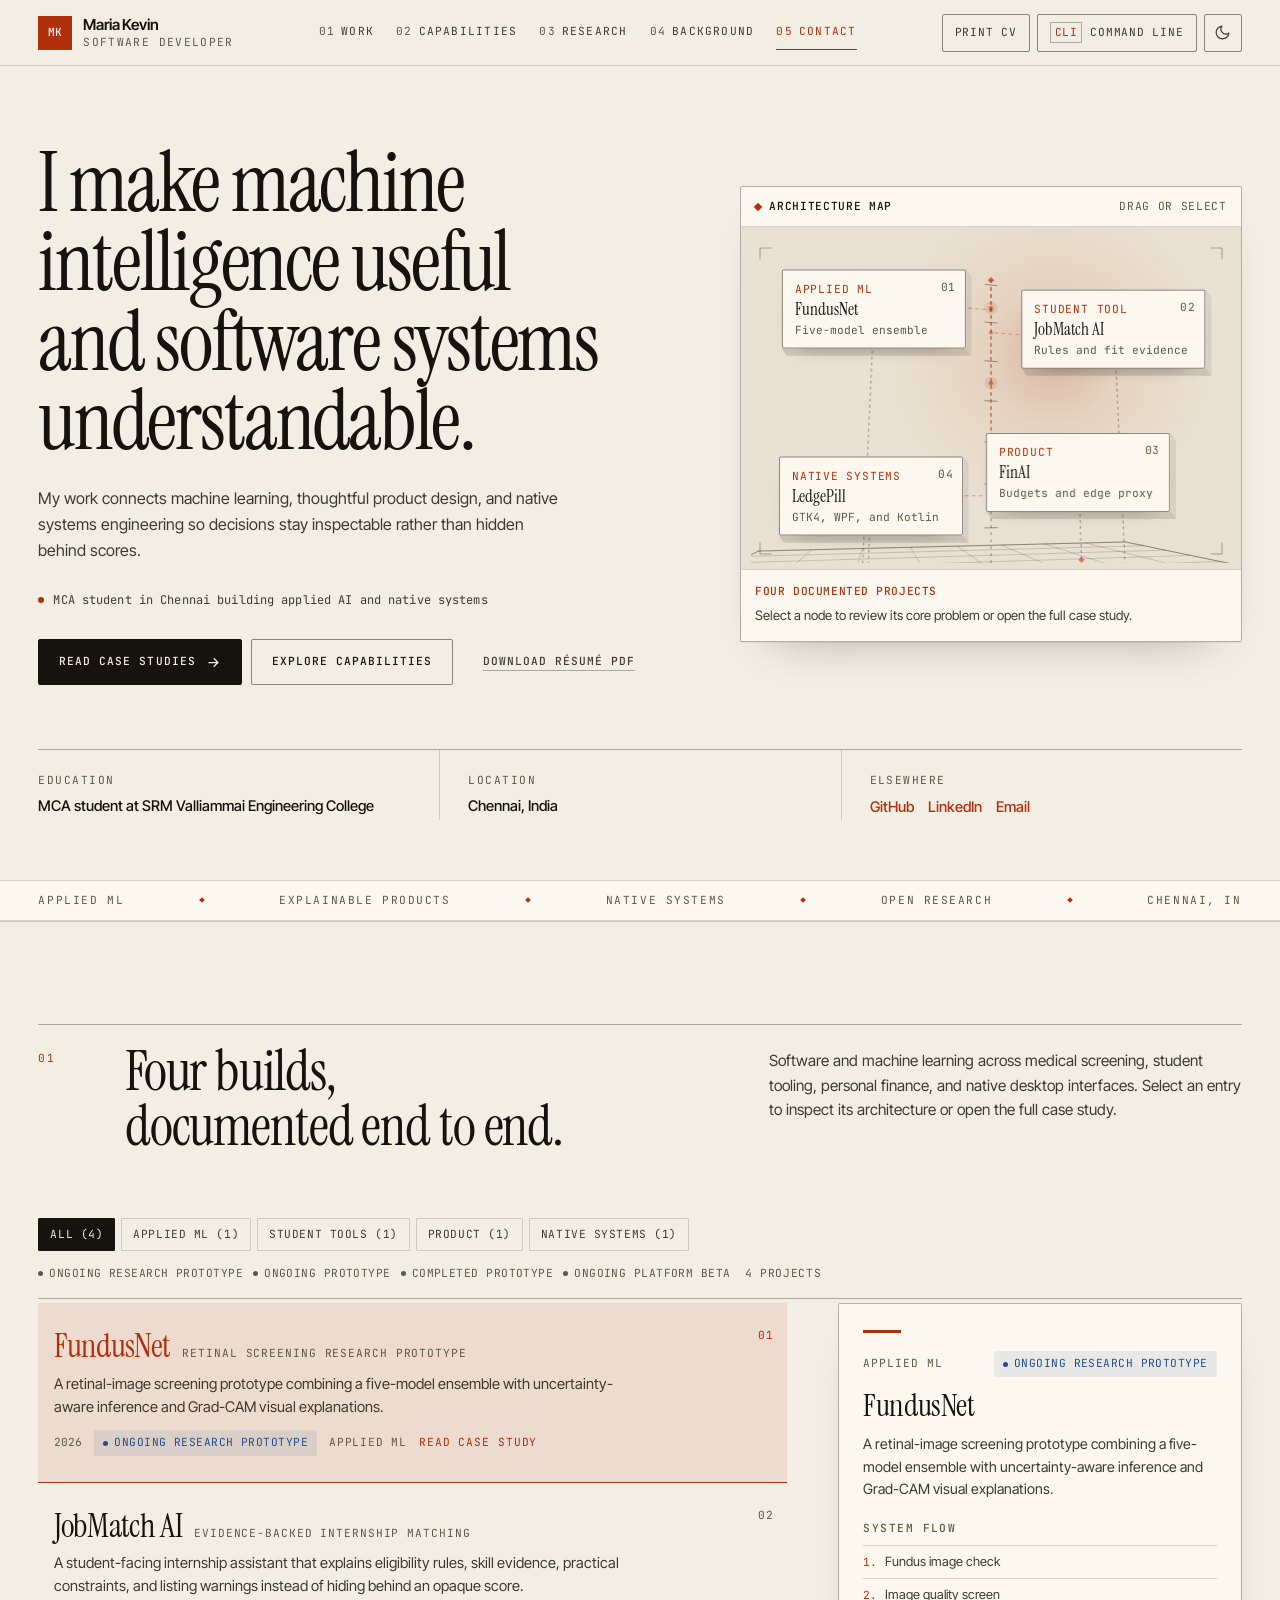
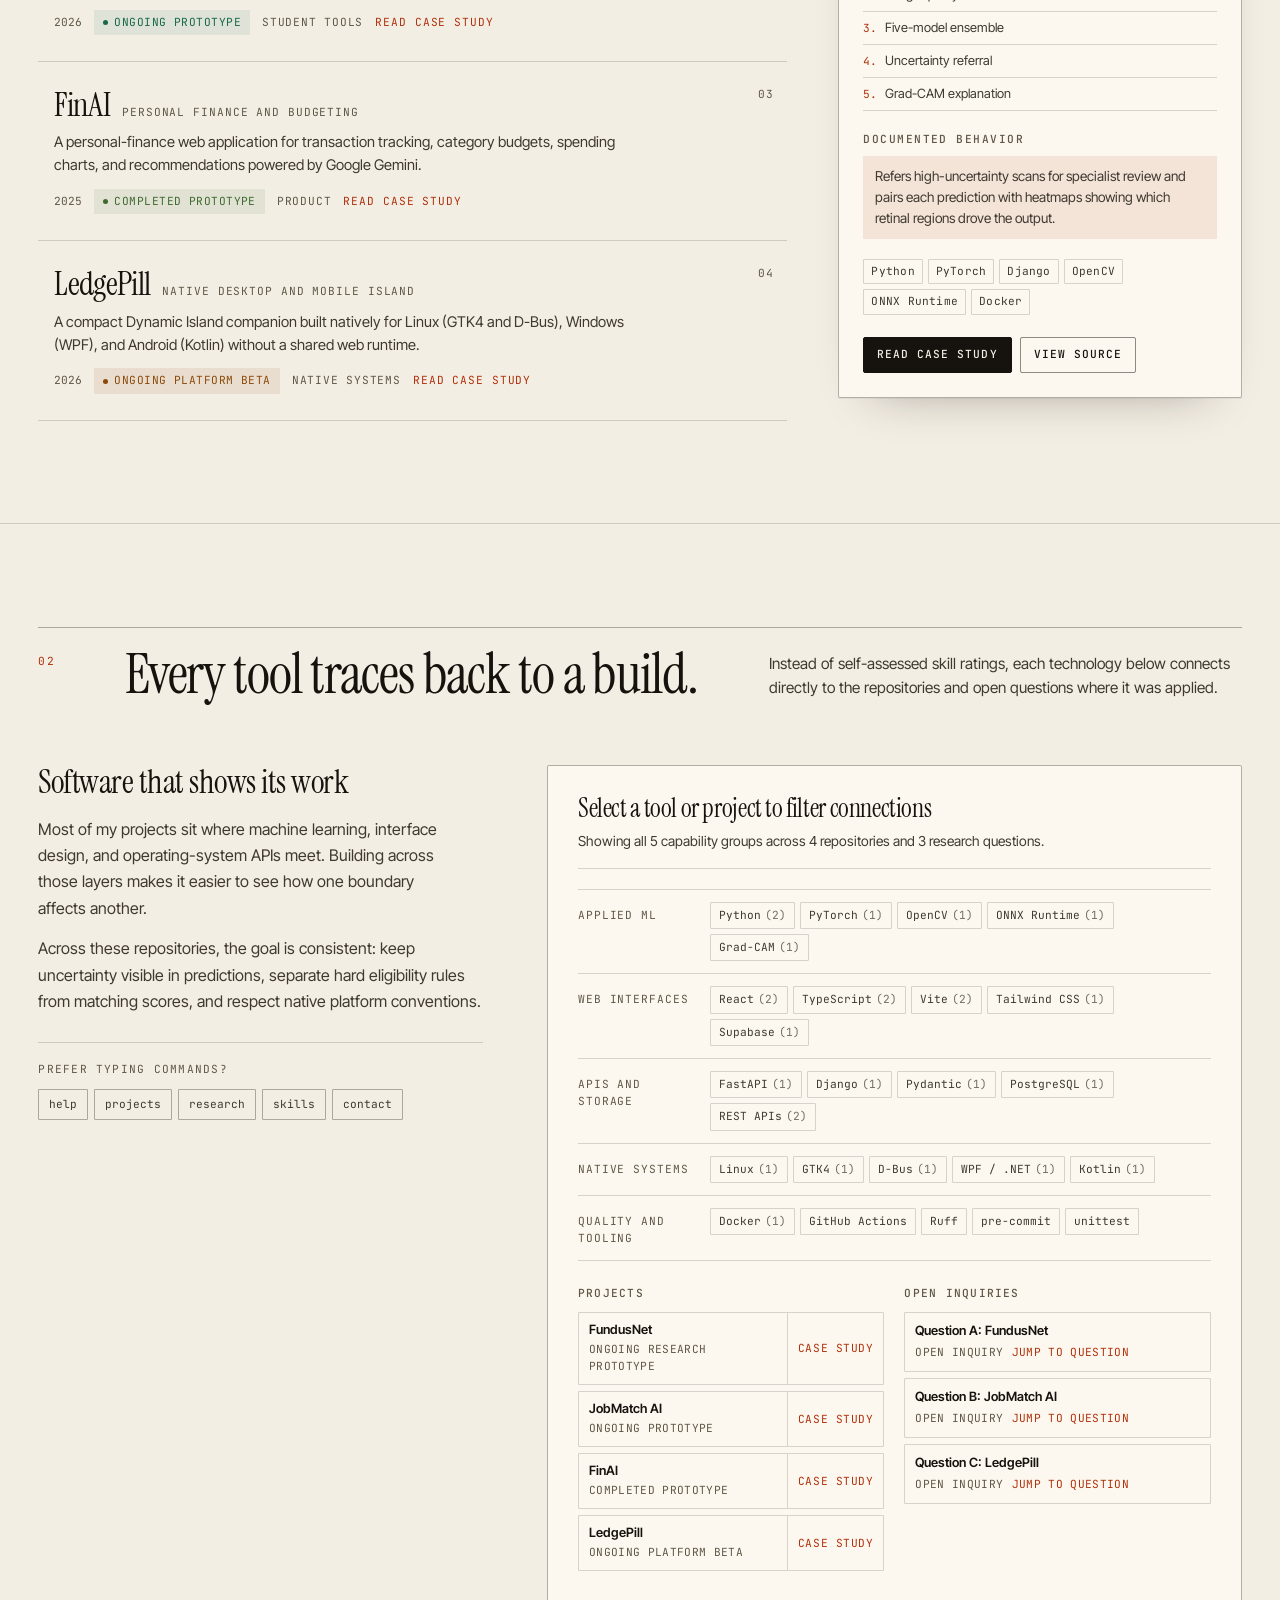
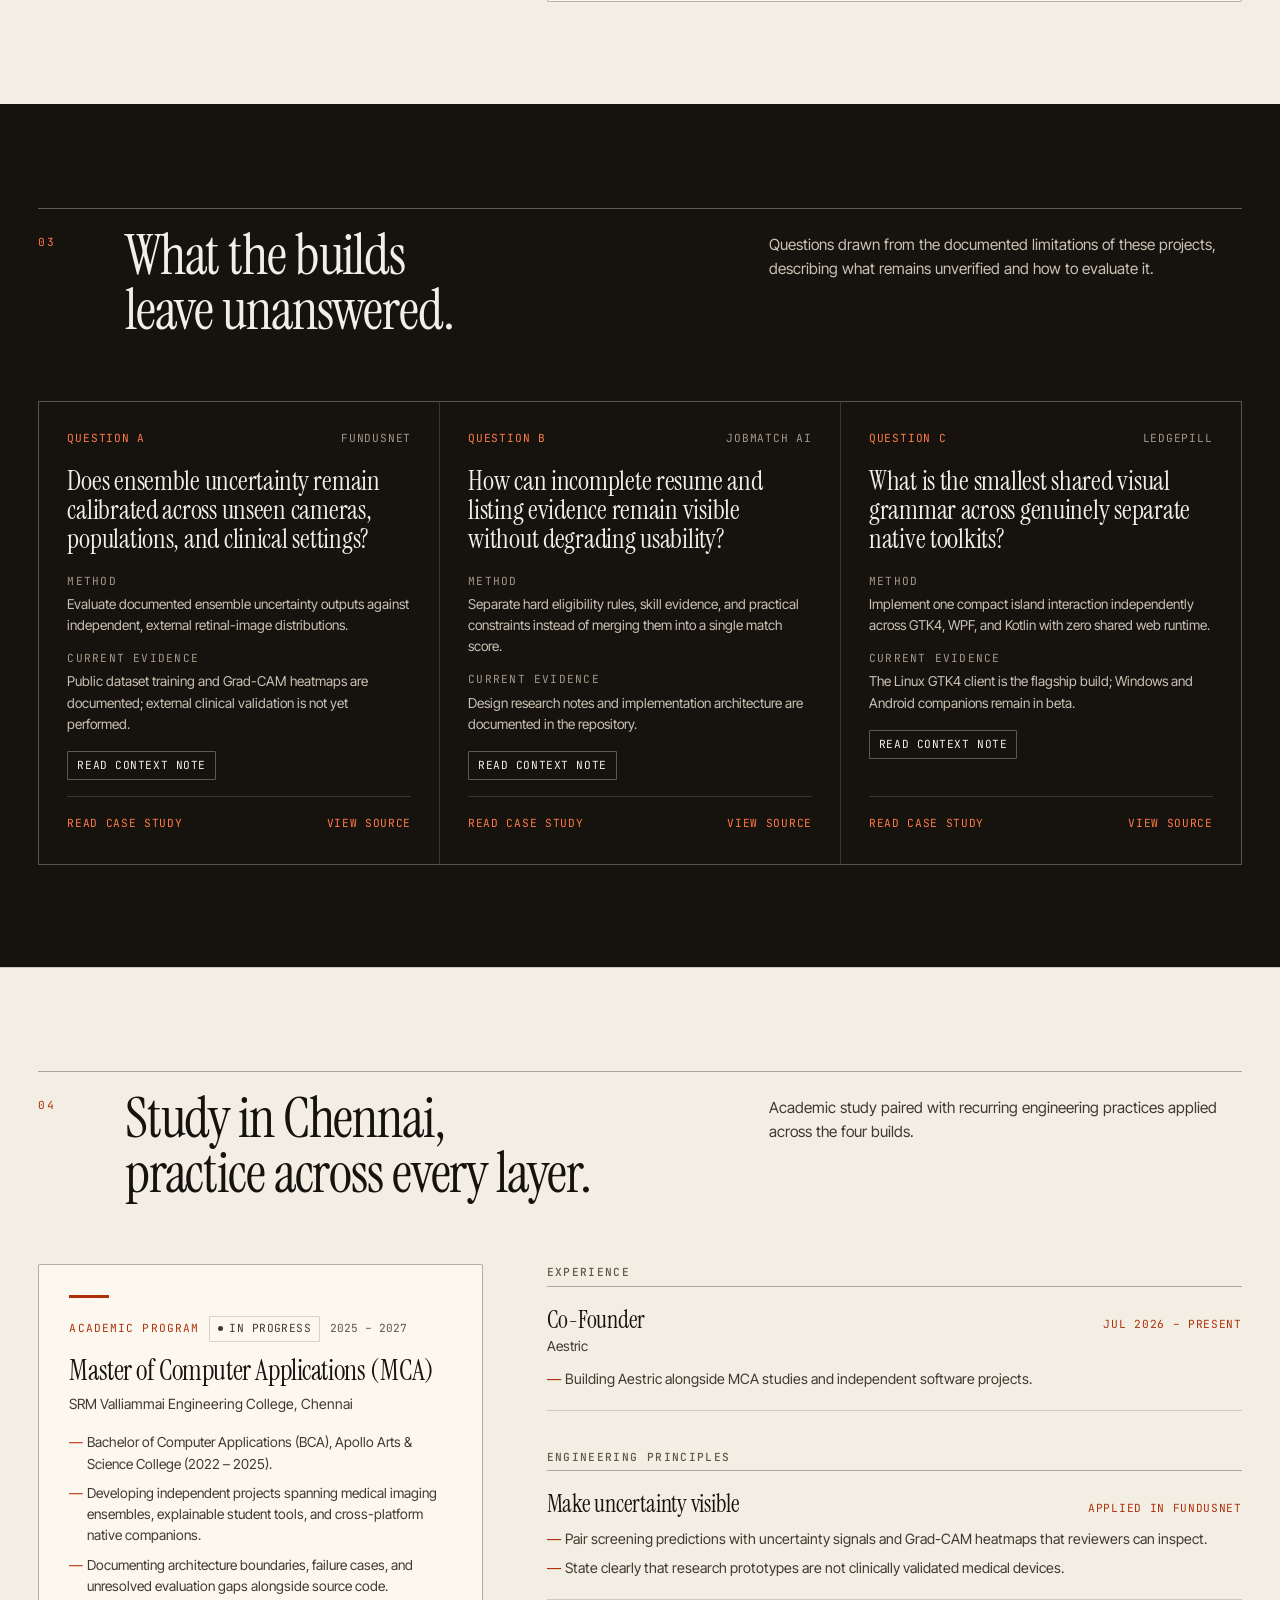
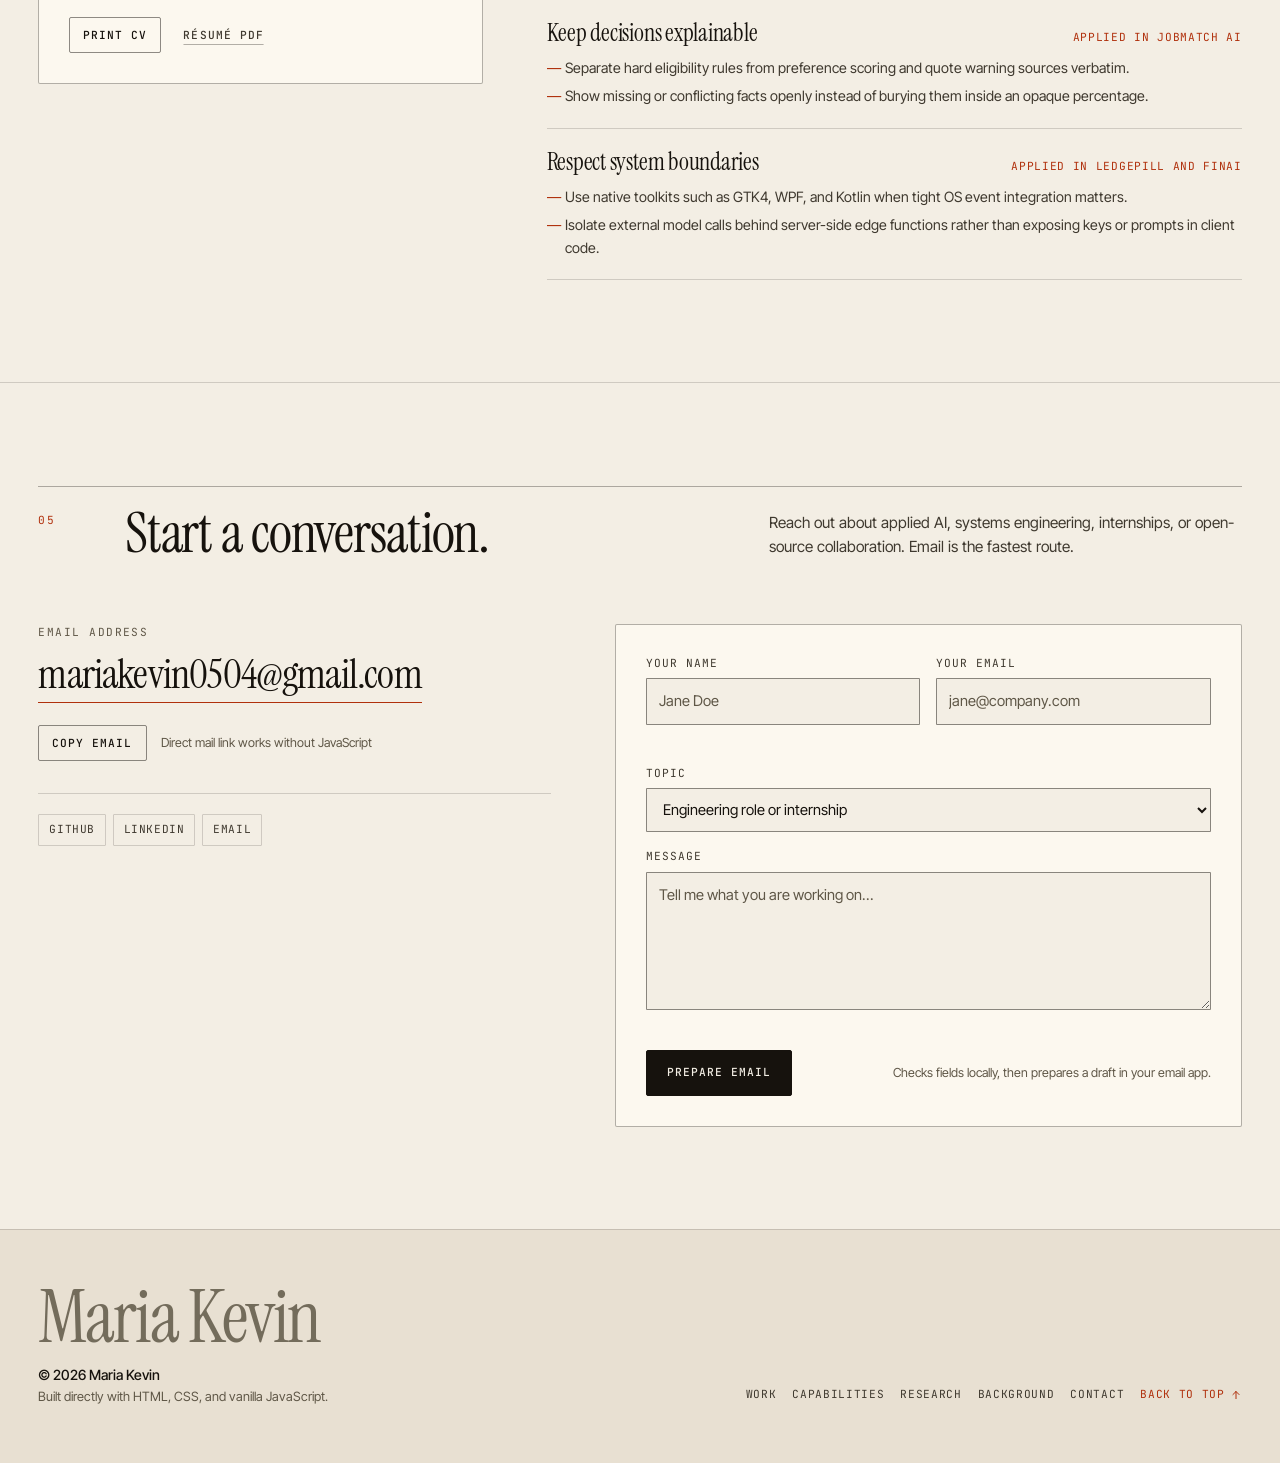
==== commit ab25ed19: "Trim unused font faces and fix synthetic bold label Typography audit follow-ups, no visual redesign:" ====
--- a/index.html
+++ b/index.html
@@ -32,7 +32,7 @@
   </script>
   <link rel="preconnect" href="https://fonts.googleapis.com">
   <link rel="preconnect" href="https://fonts.gstatic.com" crossorigin>
-  <link rel="stylesheet" href="https://fonts.googleapis.com/css2?family=Instrument+Serif:ital@0;1&family=Inter+Tight:ital,wght@0,400;0,500;0,600;0,700;1,400&family=JetBrains+Mono:wght@400;500&display=swap">
+  <link rel="stylesheet" href="https://fonts.googleapis.com/css2?family=Instrument+Serif&family=Inter+Tight:wght@400;500;600&family=JetBrains+Mono:wght@400;500&display=swap">
   <link rel="stylesheet" href="css/styles.css">
   <script defer src="js/data.js"></script>
   <script defer src="js/main.js"></script>
--- a/css/styles.css
+++ b/css/styles.css
@@ -1032,6 +1032,9 @@
 }
 
 .summary-links a {
+  display: inline-flex;
+  align-items: center;
+  min-height: 24px;
   color: var(--accent);
   text-decoration: underline;
   text-decoration-color: transparent;
@@ -1910,6 +1913,9 @@
 
 .research-link,
 .research-autopsy-btn {
+  display: inline-flex;
+  align-items: center;
+  min-height: 24px;
   padding: 0;
   border: 0;
   background: none;
@@ -2031,6 +2037,7 @@
   margin: 0 0 4px;
   font-family: var(--font-mono);
   font-size: 0.7rem;
+  font-weight: 500;
   letter-spacing: 0.12em;
   text-transform: uppercase;
   color: var(--text-3);
@@ -2338,6 +2345,9 @@
 }
 
 .footer-links a {
+  display: inline-flex;
+  align-items: center;
+  min-height: 24px;
   border-bottom: 1px solid transparent;
   transition: color var(--fast), border-color var(--fast);
 }
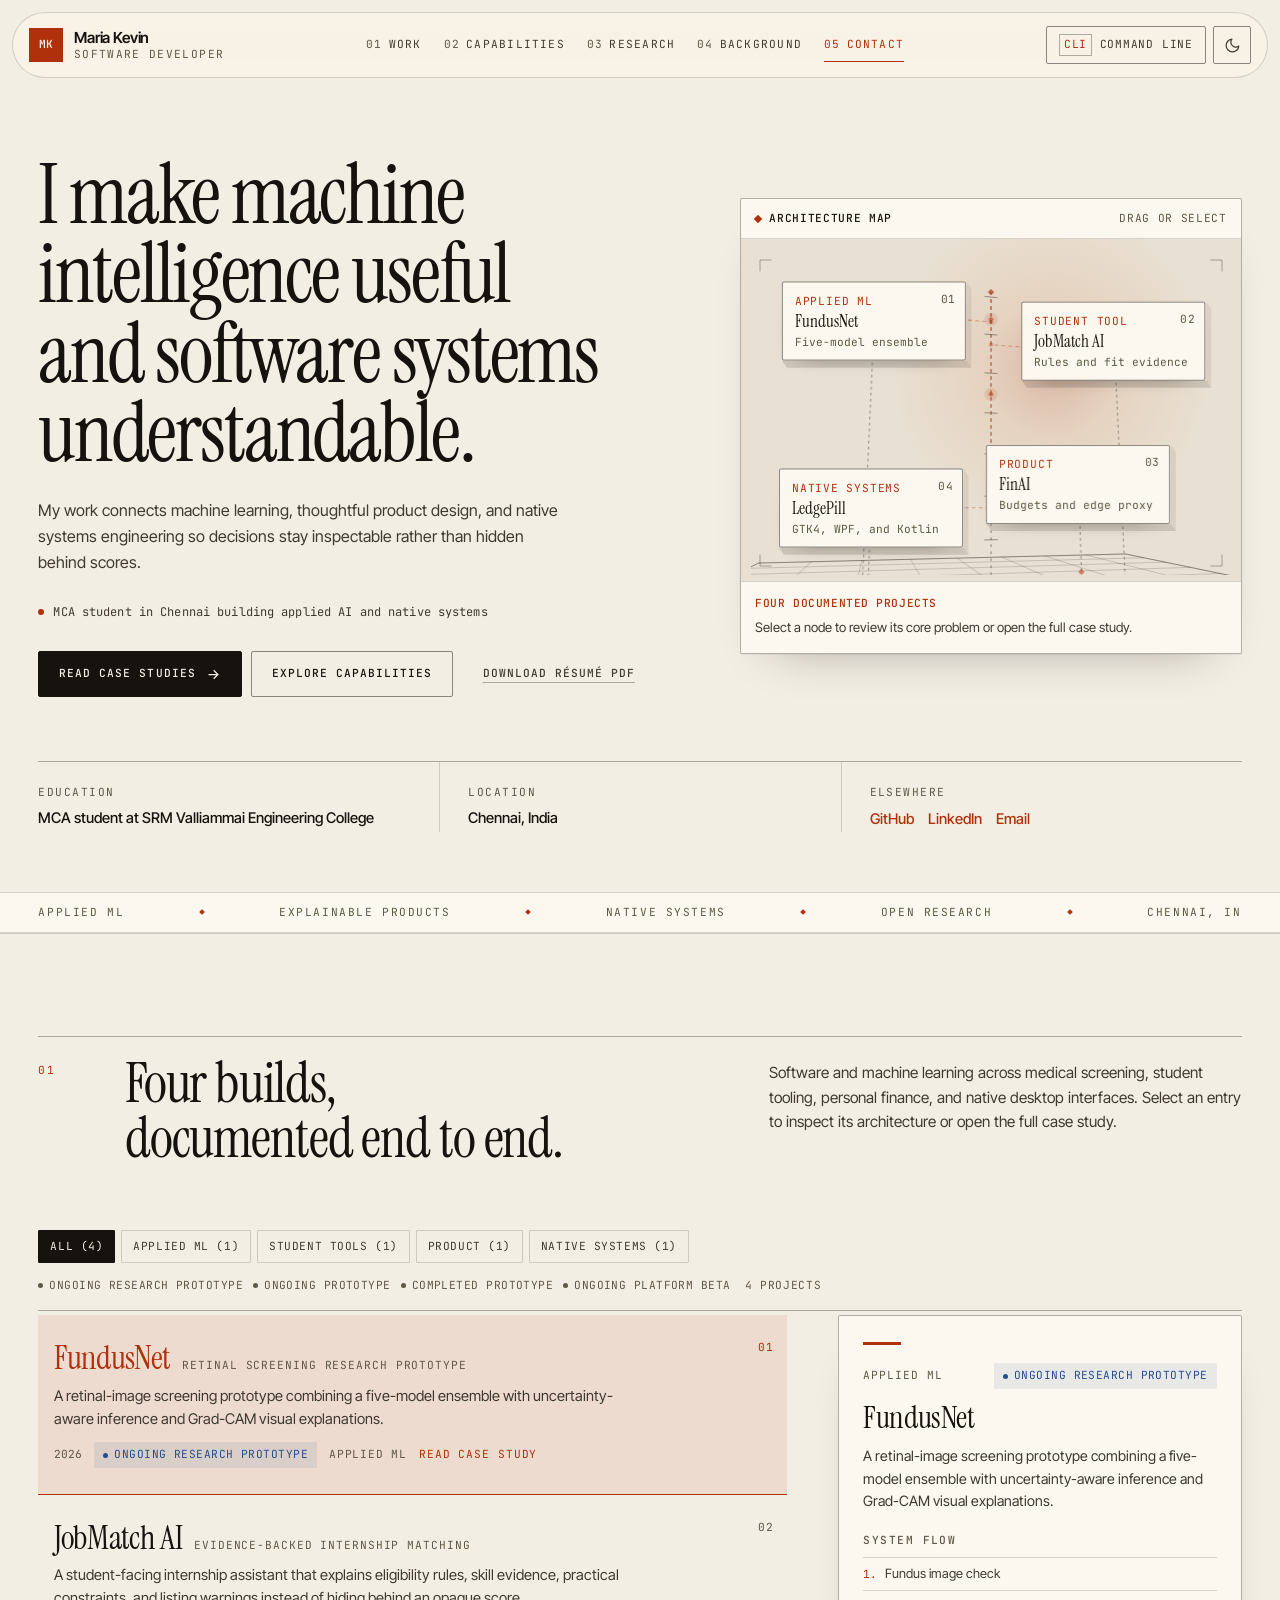
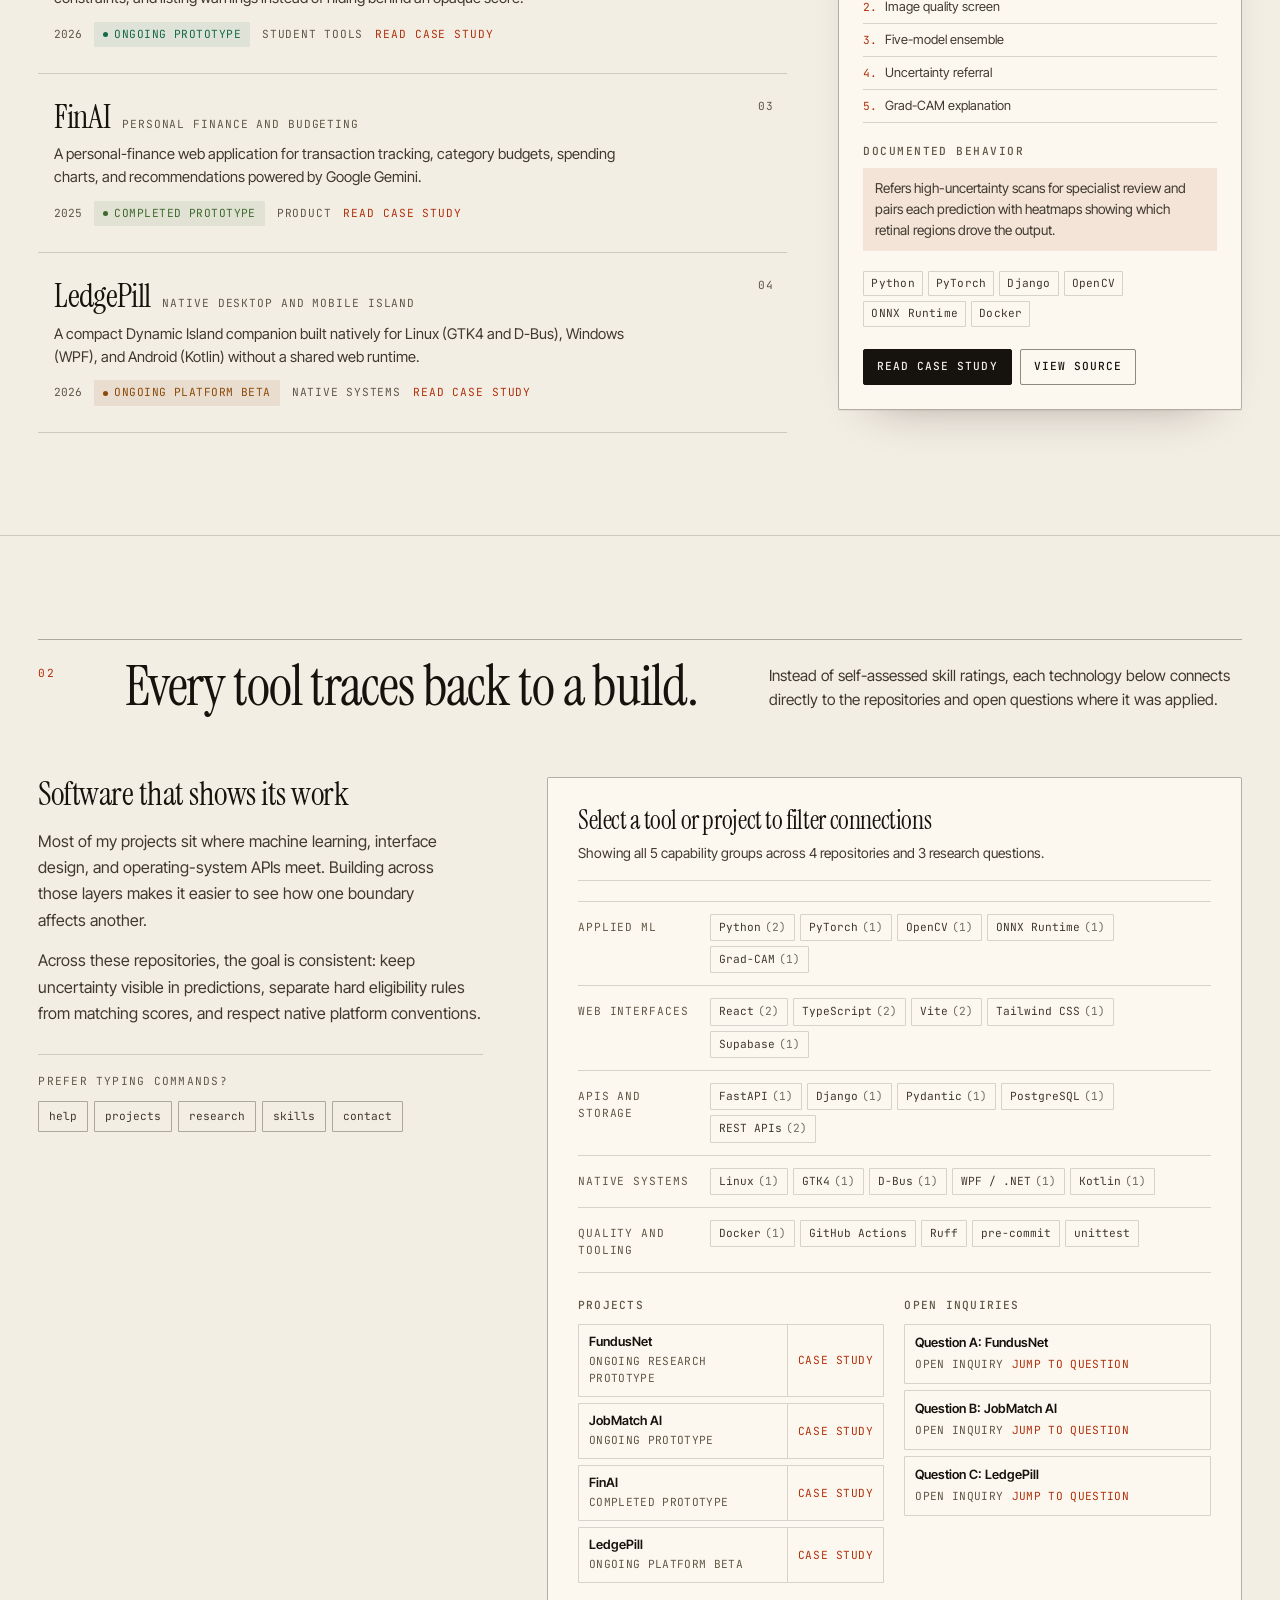
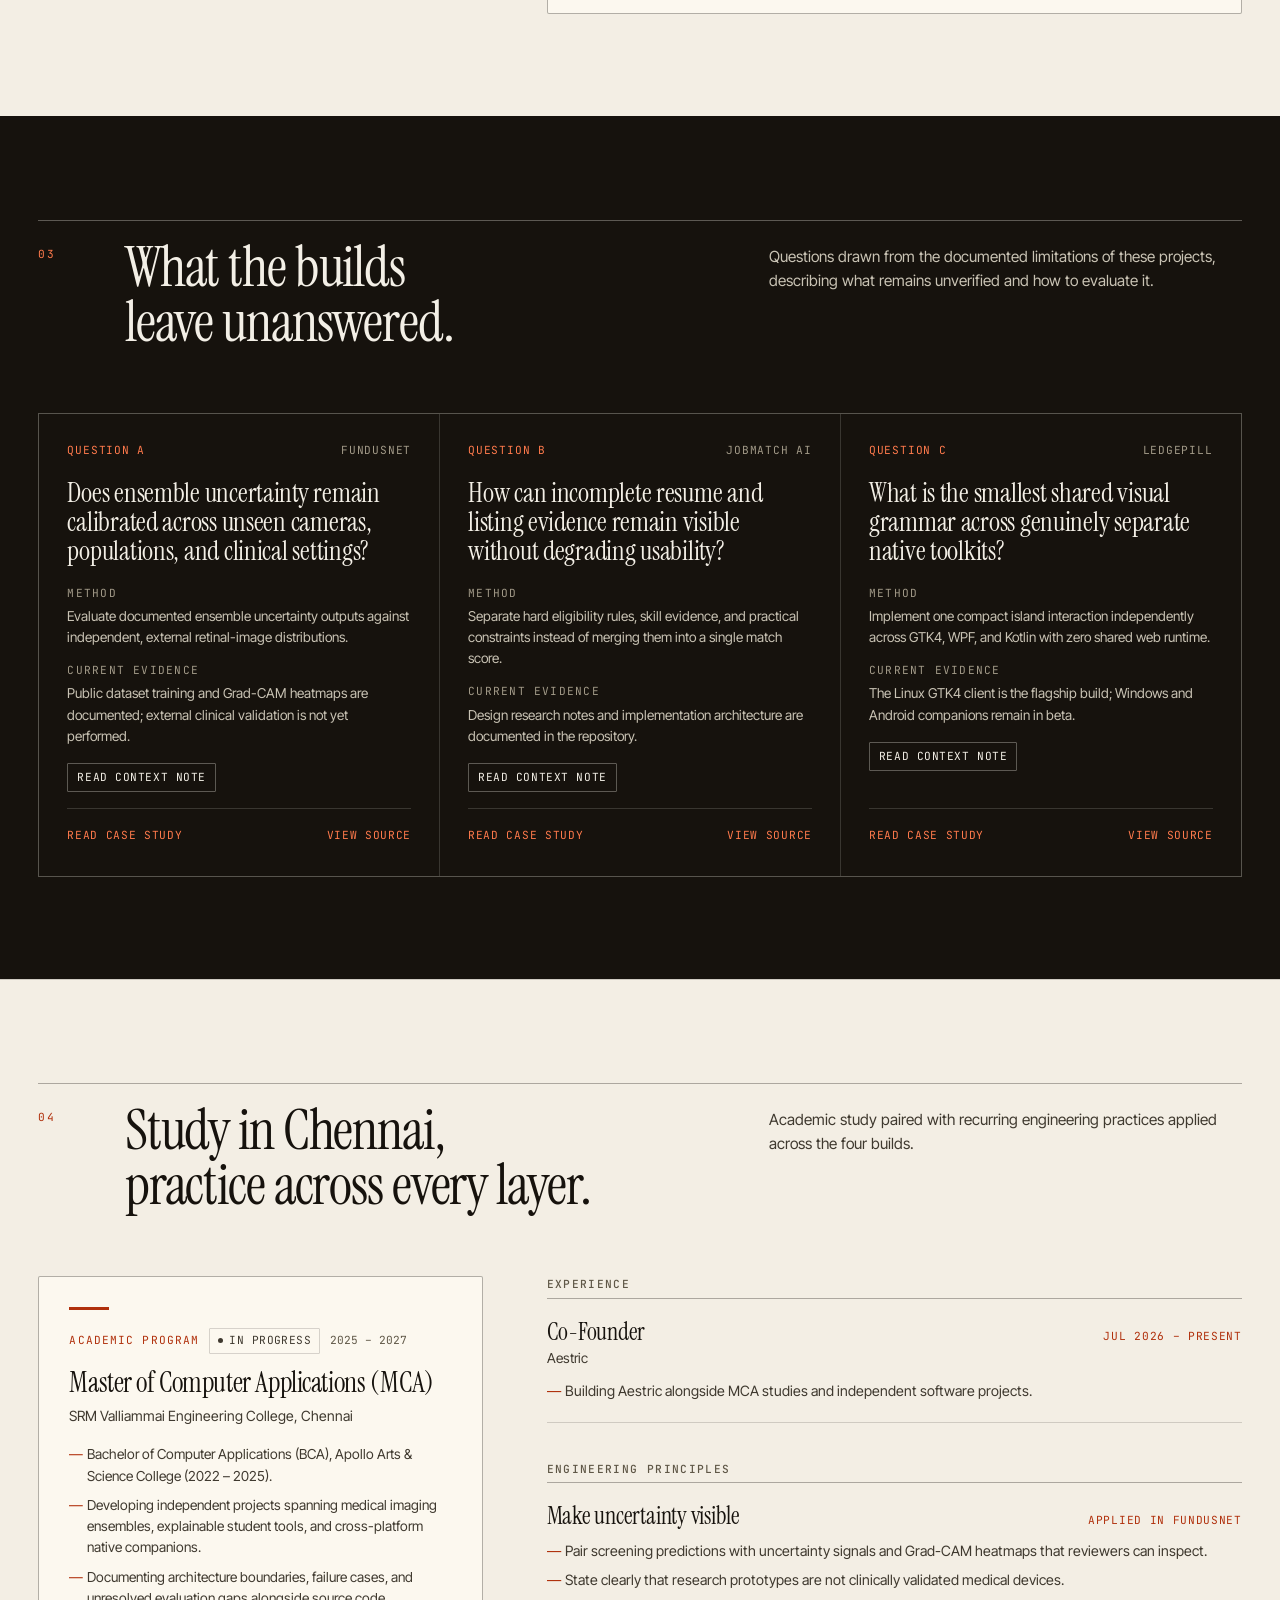
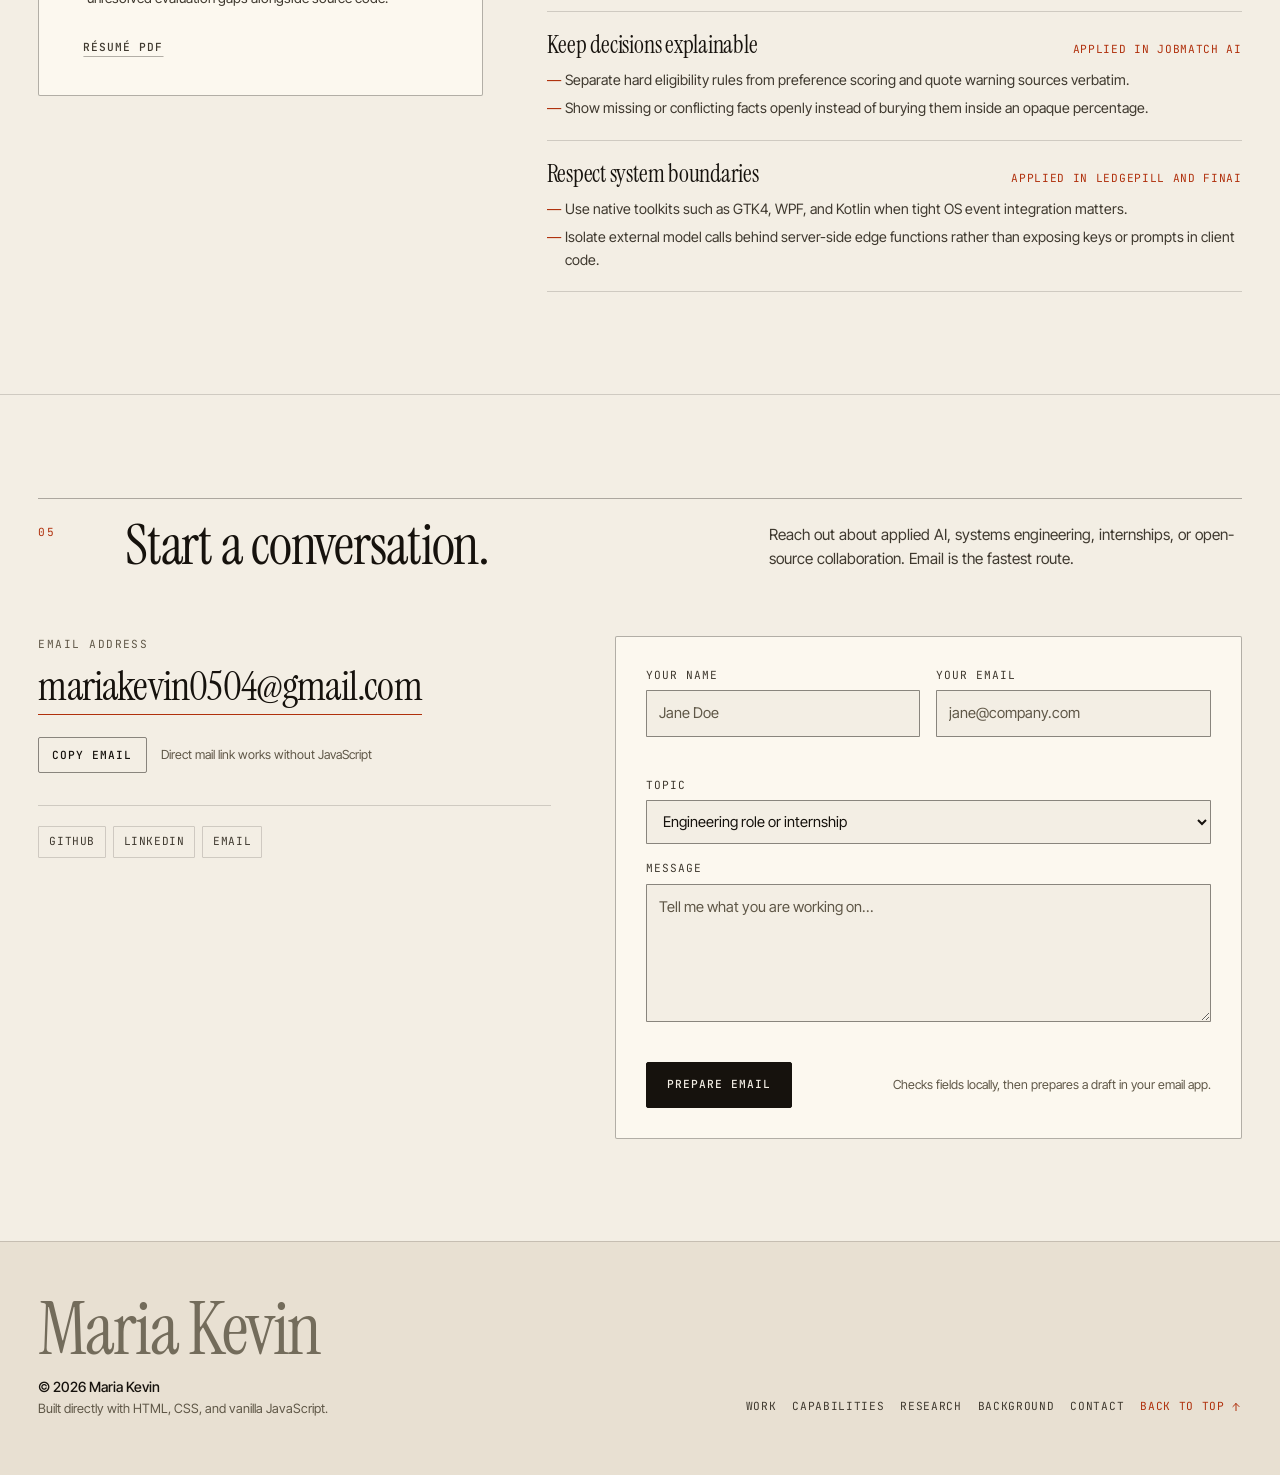
==== commit 018f2ccd: "Drop print CV and live demo actions, float the header as a glass pill - Remove the Print CV header b" ====
--- a/index.html
+++ b/index.html
@@ -59,7 +59,7 @@
   <a href="#main" class="skip-link">Skip to main content</a>
 
   <header class="site-header" id="site-header">
-    <div class="container header-inner">
+    <div class="header-inner">
       <a href="#top" class="brand" aria-label="Maria Kevin, Software developer, back to top">
         <span class="brand-mark" aria-hidden="true">MK</span>
         <span class="brand-text">
@@ -79,10 +79,6 @@
       </nav>
 
       <div class="header-actions">
-        <button type="button" class="btn-utility hide-sm" id="print-dossier-btn" title="Print or save CV as PDF">
-          Print CV
-        </button>
-
         <button type="button" class="btn-utility cmd-trigger" id="terminal-toggle" aria-label="Open interactive command line" title="Command line (Ctrl+K)">
           <span class="cmd-key" aria-hidden="true">CLI</span>
           <span class="cmd-label">Command line</span>
@@ -335,12 +331,6 @@
               <div class="preview-actions">
                 <button class="btn btn-primary btn-sm" id="preview-open" type="button">Read case study</button>
                 <a class="btn btn-secondary btn-sm" id="preview-repo" href="https://github.com/Mariakevin/FundusNet" target="_blank" rel="noopener noreferrer">View source</a>
-                <a class="btn btn-secondary btn-sm" id="preview-demo" href="#" target="_blank" rel="noopener noreferrer" hidden>
-                  Live demo
-                  <svg viewBox="0 0 24 24" width="13" height="13" fill="none" stroke="currentColor" stroke-width="2" stroke-linecap="square" aria-hidden="true">
-                    <path d="M7 17 17 7M9 7h8v8"></path>
-                  </svg>
-                </a>
               </div>
             </div>
           </aside>
--- a/css/styles.css
+++ b/css/styles.css
@@ -62,7 +62,9 @@
   --danger-soft: rgba(163, 43, 40, 0.08);
   --success: #24653e;
   --success-soft: rgba(36, 101, 62, 0.09);
-  --header-bg: rgba(243, 238, 228, 0.88);
+  --header-glass: rgba(252, 248, 239, 0.42);
+  --header-glass-strong: rgba(252, 248, 239, 0.88);
+  --shadow-header: 0 14px 36px -22px rgba(22, 18, 13, 0.5), 0 2px 10px -6px rgba(22, 18, 13, 0.14);
   --backdrop: rgba(22, 18, 13, 0.55);
   --grid-line: rgba(22, 18, 13, 0.07);
   --heat-core: rgba(176, 48, 12, 0.22);
@@ -101,7 +103,9 @@
   --danger-soft: rgba(229, 154, 146, 0.12);
   --success: #8fc9a8;
   --success-soft: rgba(143, 201, 168, 0.12);
-  --header-bg: rgba(12, 11, 9, 0.88);
+  --header-glass: rgba(23, 20, 15, 0.40);
+  --header-glass-strong: rgba(23, 20, 15, 0.86);
+  --shadow-header: 0 16px 40px -22px rgba(0, 0, 0, 0.85), 0 2px 10px -6px rgba(0, 0, 0, 0.45);
   --backdrop: rgba(0, 0, 0, 0.72);
   --grid-line: rgba(243, 239, 230, 0.06);
   --heat-core: rgba(255, 122, 76, 0.26);
@@ -263,14 +267,34 @@
    -------------------------------------------------------------------------- */
 .site-header {
   position: sticky;
-  top: 0;
+  top: 10px;
   z-index: 100;
+  width: min(calc(100% - 24px), calc(var(--container-max) + 36px));
   height: var(--header-height);
-  background: var(--header-bg);
-  backdrop-filter: blur(14px);
-  -webkit-backdrop-filter: blur(14px);
-  border-bottom: 1px solid var(--border);
-  transition: background-color var(--base);
+  margin: 12px auto 0;
+  padding-inline: clamp(10px, 1.4vw, 16px);
+  border: 1px solid var(--border);
+  border-radius: 999px;
+  background: var(--header-glass);
+  backdrop-filter: blur(10px) saturate(125%);
+  -webkit-backdrop-filter: blur(10px) saturate(125%);
+  transition: background-color var(--base), border-color var(--base),
+    box-shadow var(--base), backdrop-filter var(--base);
+}
+
+.site-header.is-scrolled {
+  background: var(--header-glass-strong);
+  border-color: var(--border);
+  backdrop-filter: blur(18px) saturate(160%);
+  -webkit-backdrop-filter: blur(18px) saturate(160%);
+  box-shadow: var(--shadow-header);
+}
+
+@supports not ((backdrop-filter: blur(1px)) or (-webkit-backdrop-filter: blur(1px))) {
+  .site-header,
+  .site-header.is-scrolled {
+    background: var(--surface);
+  }
 }
 
 .header-inner {
@@ -428,17 +452,26 @@
 
 .scroll-progress {
   position: absolute;
-  left: 0;
-  right: 0;
-  bottom: -1px;
-  height: 2px;
+  left: 26px;
+  right: 26px;
+  bottom: 3px;
+  height: 1px;
+  overflow: hidden;
+  border-radius: 2px;
+  opacity: 0;
   pointer-events: none;
+  transition: opacity var(--base);
+}
+
+.site-header.is-scrolled .scroll-progress {
+  opacity: 1;
 }
 
 #scroll-progress-bar {
   display: block;
   width: 0;
   height: 100%;
+  border-radius: inherit;
   background: var(--accent);
 }
 
@@ -455,10 +488,15 @@
 }
 
 .mobile-nav {
+  position: absolute;
+  top: calc(100% + 8px);
+  left: 0;
+  right: 0;
+  padding: 8px 20px 18px;
+  border: 1px solid var(--border);
+  border-radius: 18px;
   background: var(--surface);
-  border-bottom: 1px solid var(--border-strong);
-  padding: 10px 24px 24px;
-  box-shadow: var(--shadow-subtle);
+  box-shadow: var(--shadow-header);
 }
 
 .mobile-nav-list {
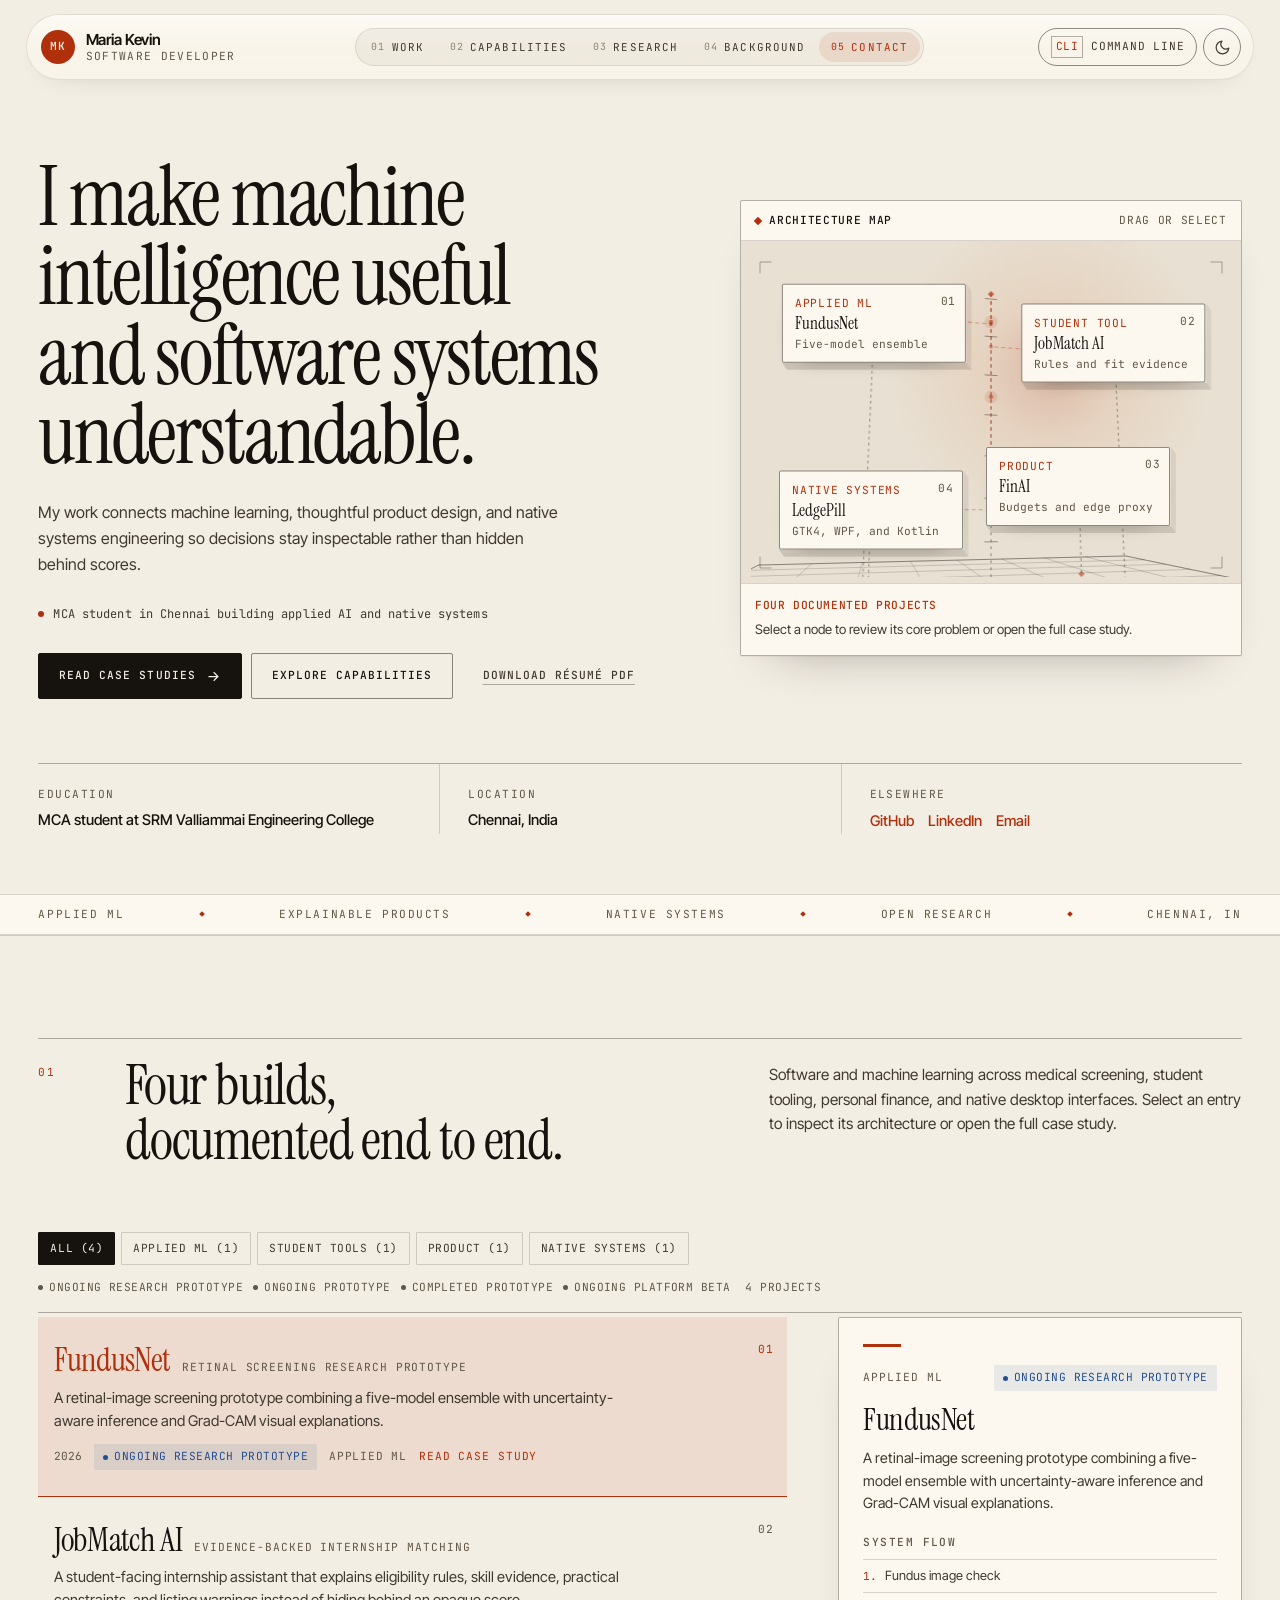
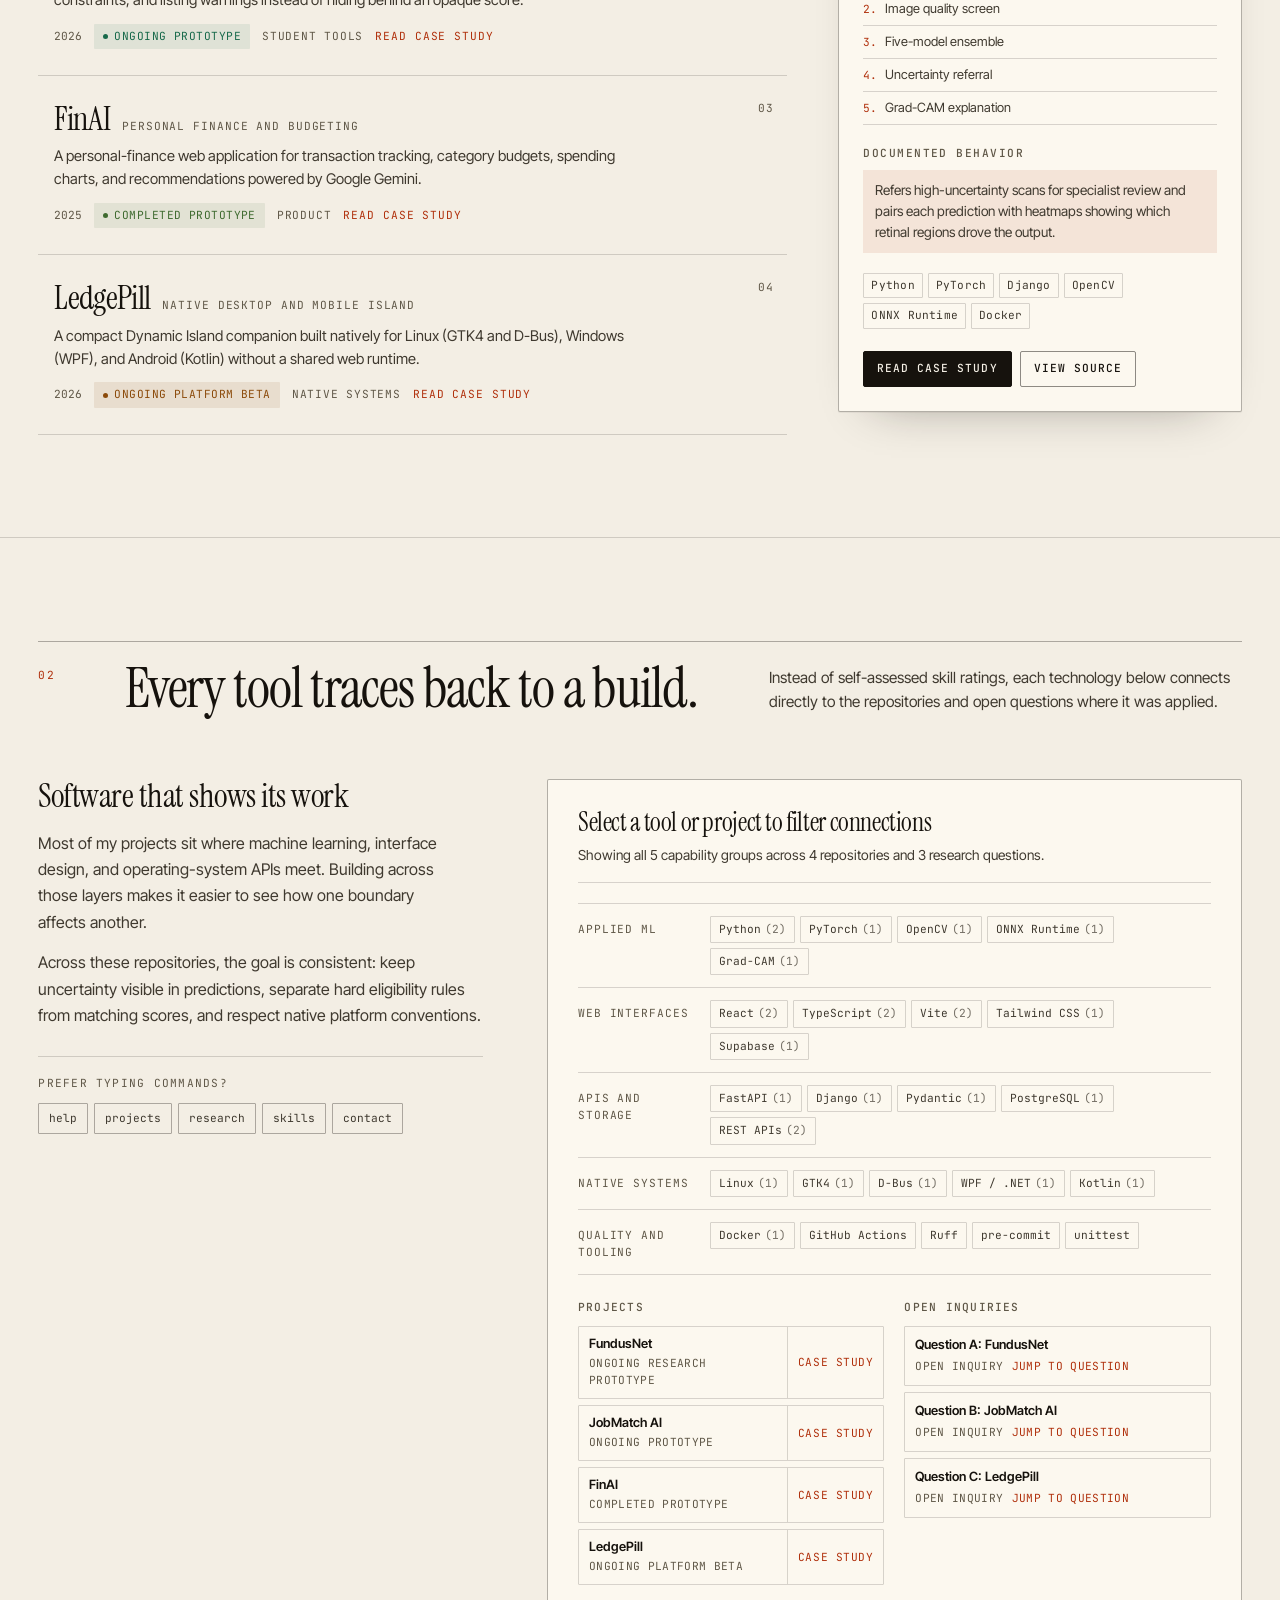
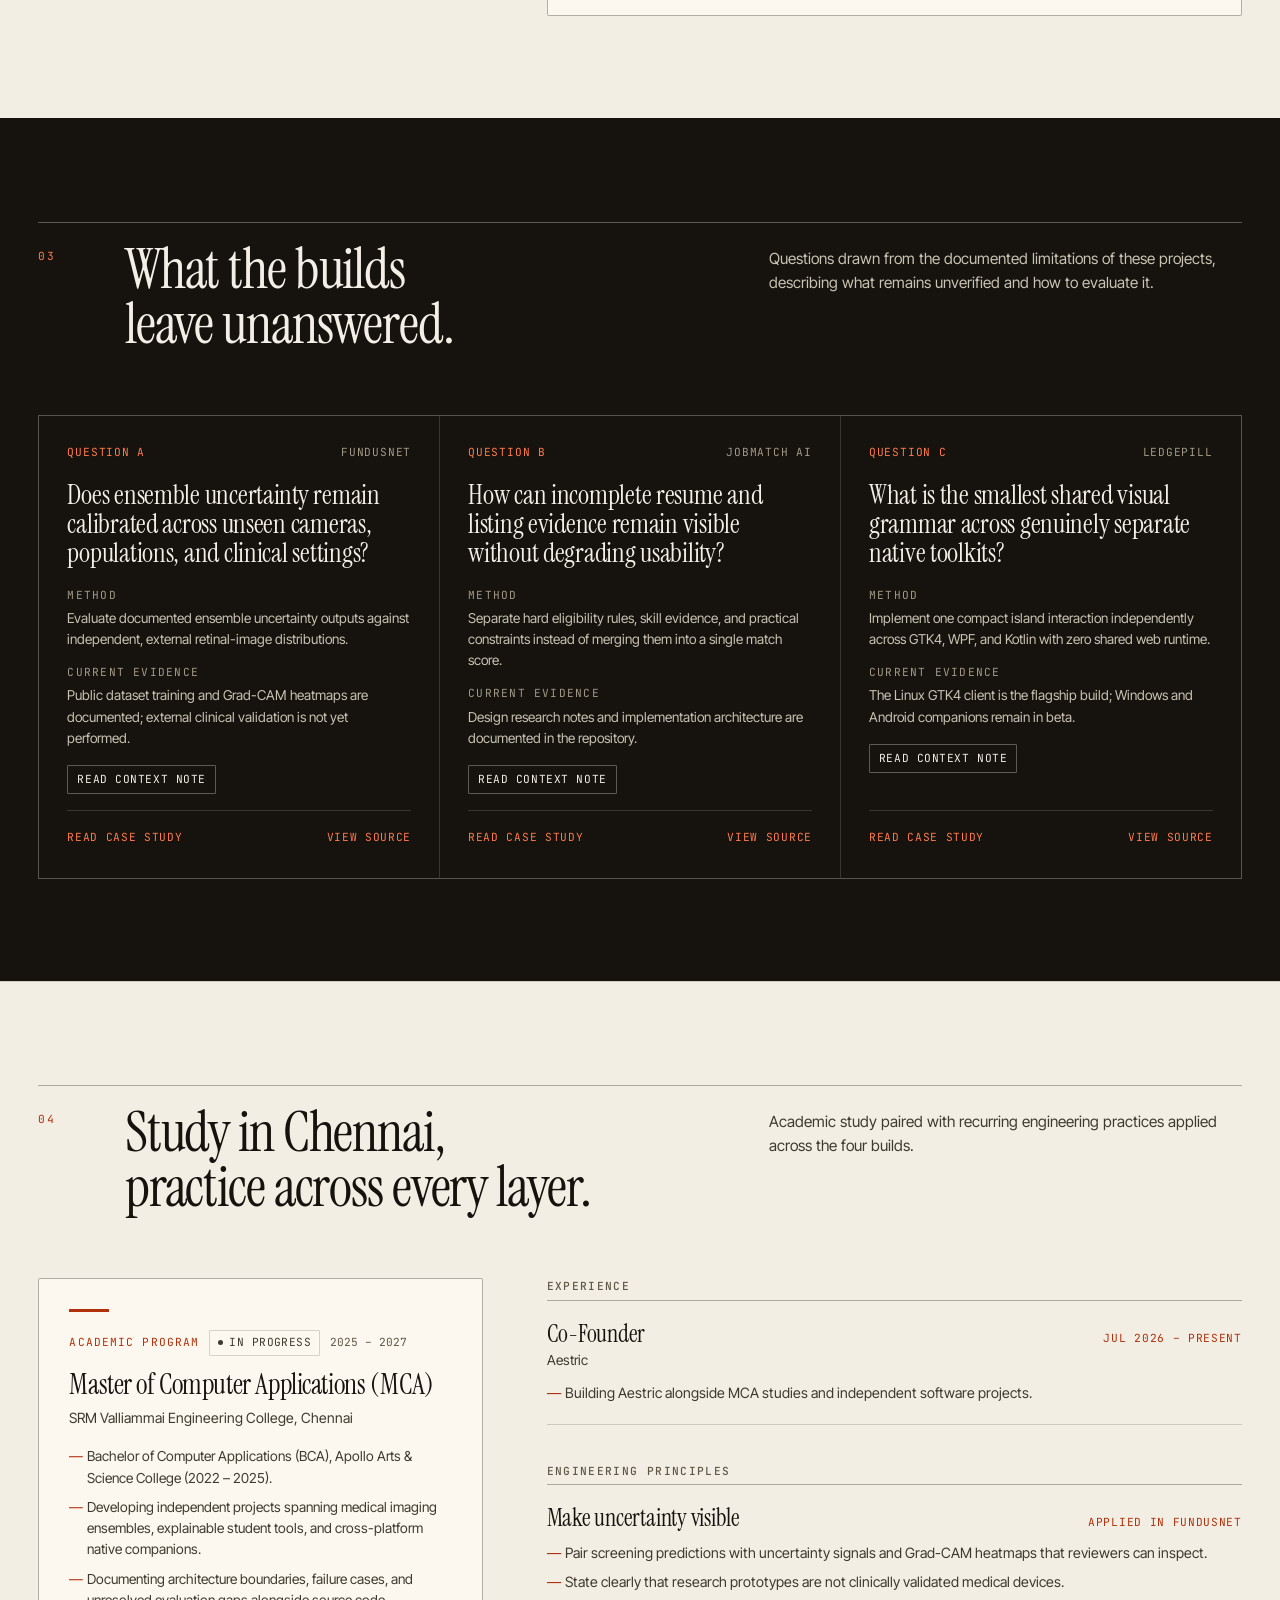
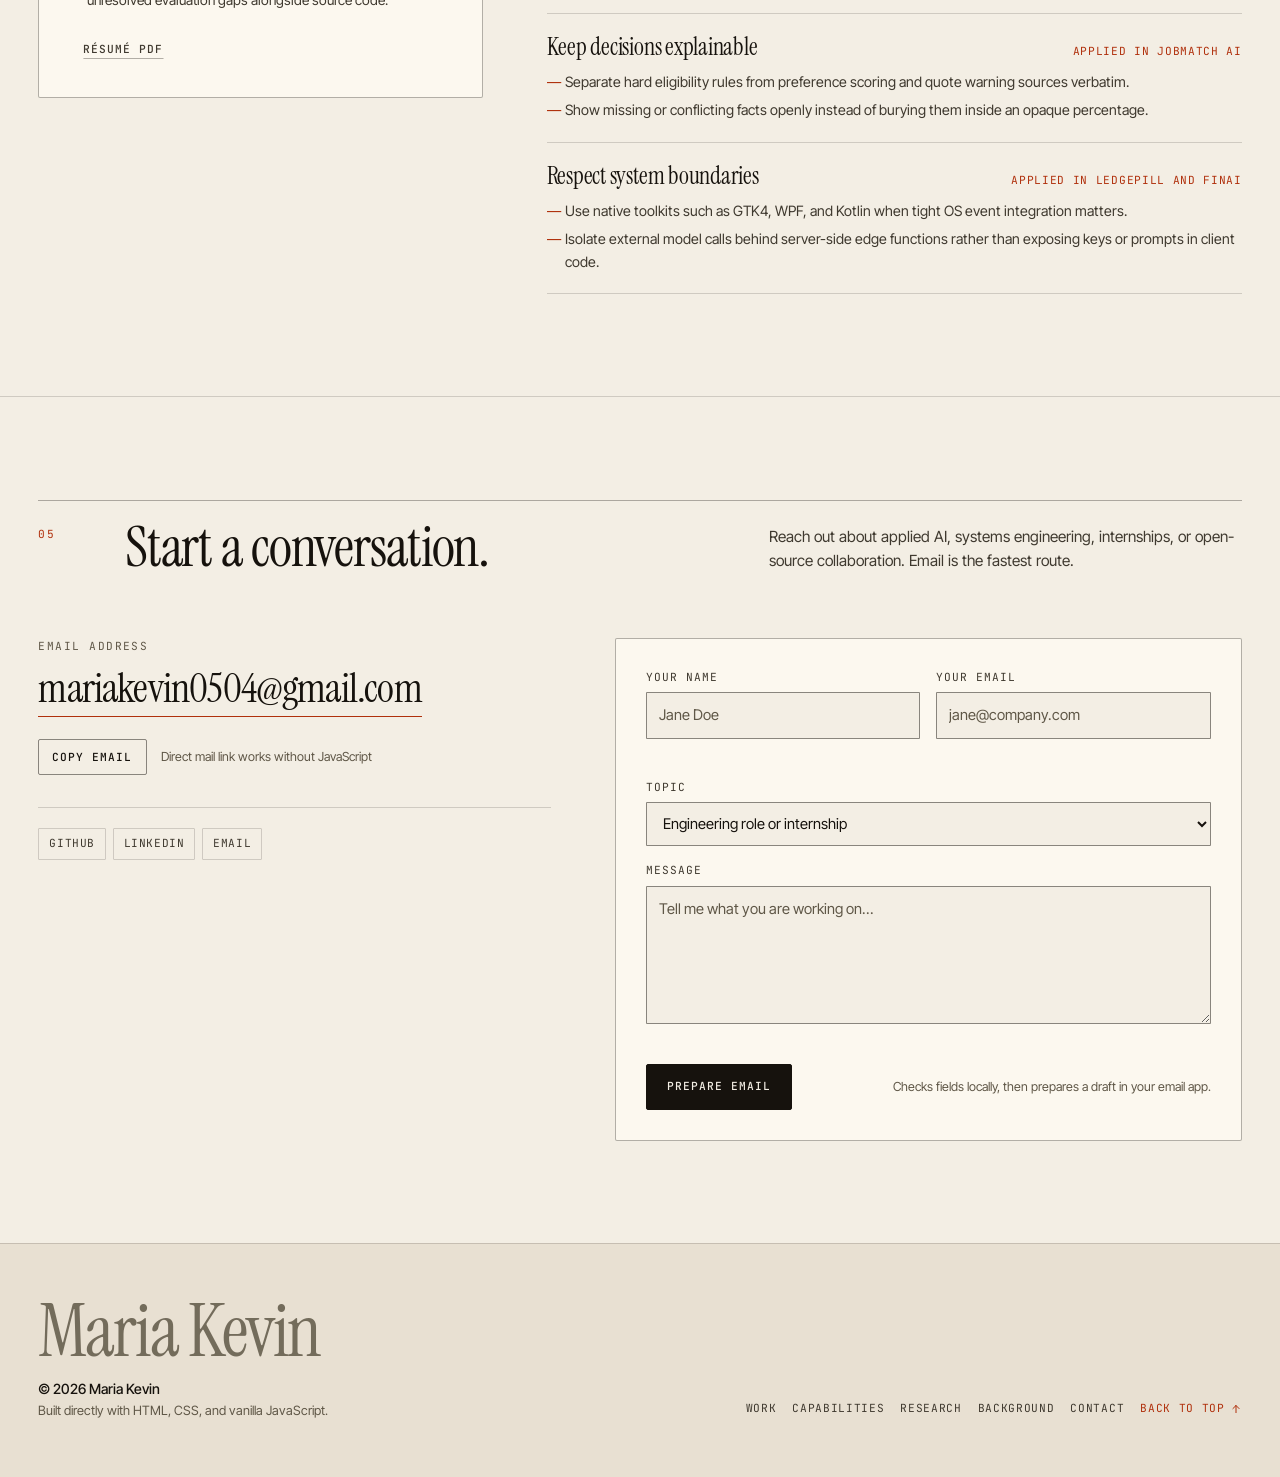
==== commit 9e25b156: "Rework the header pill into a proper floating glass island Research pass on floating pill navigation" ====
--- a/index.html
+++ b/index.html
@@ -58,6 +58,8 @@
 <body id="top">
   <a href="#main" class="skip-link">Skip to main content</a>
 
+  <div class="scroll-progress" aria-hidden="true"><span id="scroll-progress-bar"></span></div>
+
   <header class="site-header" id="site-header">
     <div class="header-inner">
       <a href="#top" class="brand" aria-label="Maria Kevin, Software developer, back to top">
@@ -107,8 +109,6 @@
         </button>
       </div>
     </div>
-
-    <div class="scroll-progress" aria-hidden="true"><span id="scroll-progress-bar"></span></div>
 
     <div class="mobile-nav" id="mobile-nav" hidden>
       <nav aria-label="Mobile navigation">
--- a/css/styles.css
+++ b/css/styles.css
@@ -62,9 +62,15 @@
   --danger-soft: rgba(163, 43, 40, 0.08);
   --success: #24653e;
   --success-soft: rgba(36, 101, 62, 0.09);
-  --header-glass: rgba(252, 248, 239, 0.42);
-  --header-glass-strong: rgba(252, 248, 239, 0.88);
-  --shadow-header: 0 14px 36px -22px rgba(22, 18, 13, 0.5), 0 2px 10px -6px rgba(22, 18, 13, 0.14);
+  --header-glass: rgba(252, 248, 239, 0.60);
+  --header-glass-strong: rgba(252, 248, 239, 0.84);
+  --header-edge: rgba(22, 18, 13, 0.10);
+  --header-sheen: rgba(255, 255, 255, 0.55);
+  --header-track: rgba(22, 18, 13, 0.045);
+  --header-hover: rgba(22, 18, 13, 0.06);
+  --shadow-header: 0 1px 0 rgba(255, 255, 255, 0.5) inset,
+    0 18px 40px -28px rgba(22, 18, 13, 0.55),
+    0 2px 8px -4px rgba(22, 18, 13, 0.12);
   --backdrop: rgba(22, 18, 13, 0.55);
   --grid-line: rgba(22, 18, 13, 0.07);
   --heat-core: rgba(176, 48, 12, 0.22);
@@ -103,9 +109,15 @@
   --danger-soft: rgba(229, 154, 146, 0.12);
   --success: #8fc9a8;
   --success-soft: rgba(143, 201, 168, 0.12);
-  --header-glass: rgba(23, 20, 15, 0.40);
+  --header-glass: rgba(23, 20, 15, 0.58);
   --header-glass-strong: rgba(23, 20, 15, 0.86);
-  --shadow-header: 0 16px 40px -22px rgba(0, 0, 0, 0.85), 0 2px 10px -6px rgba(0, 0, 0, 0.45);
+  --header-edge: rgba(243, 239, 230, 0.10);
+  --header-sheen: rgba(255, 255, 255, 0.06);
+  --header-track: rgba(243, 239, 230, 0.05);
+  --header-hover: rgba(243, 239, 230, 0.08);
+  --shadow-header: 0 1px 0 rgba(255, 255, 255, 0.06) inset,
+    0 20px 44px -28px rgba(0, 0, 0, 0.9),
+    0 2px 8px -4px rgba(0, 0, 0, 0.5);
   --backdrop: rgba(0, 0, 0, 0.72);
   --grid-line: rgba(243, 239, 230, 0.06);
   --heat-core: rgba(255, 122, 76, 0.26);
@@ -267,37 +279,49 @@
    -------------------------------------------------------------------------- */
 .site-header {
   position: sticky;
-  top: 10px;
+  top: 14px;
   z-index: 100;
-  width: min(calc(100% - 24px), calc(var(--container-max) + 36px));
+  width: min(calc(100% - clamp(20px, 4vw, 56px)), calc(var(--container-max) + 24px));
   height: var(--header-height);
-  margin: 12px auto 0;
-  padding-inline: clamp(10px, 1.4vw, 16px);
-  border: 1px solid var(--border);
+  margin: 14px auto 0;
+  padding: 0 clamp(8px, 1vw, 12px);
+  border: 1px solid var(--header-edge);
   border-radius: 999px;
-  background: var(--header-glass);
-  backdrop-filter: blur(10px) saturate(125%);
-  -webkit-backdrop-filter: blur(10px) saturate(125%);
+  background-color: var(--header-glass);
+  backdrop-filter: blur(16px) saturate(140%);
+  -webkit-backdrop-filter: blur(16px) saturate(140%);
+  box-shadow: 0 10px 30px -26px rgba(22, 18, 13, 0.45);
   transition: background-color var(--base), border-color var(--base),
     box-shadow var(--base), backdrop-filter var(--base);
 }
 
+.site-header::before {
+  content: "";
+  position: absolute;
+  inset: 0;
+  border-radius: inherit;
+  background: linear-gradient(180deg, var(--header-sheen), transparent 52%);
+  opacity: 0.9;
+  pointer-events: none;
+}
+
 .site-header.is-scrolled {
-  background: var(--header-glass-strong);
+  background-color: var(--header-glass-strong);
   border-color: var(--border);
-  backdrop-filter: blur(18px) saturate(160%);
-  -webkit-backdrop-filter: blur(18px) saturate(160%);
+  backdrop-filter: blur(22px) saturate(170%);
+  -webkit-backdrop-filter: blur(22px) saturate(170%);
   box-shadow: var(--shadow-header);
 }
 
 @supports not ((backdrop-filter: blur(1px)) or (-webkit-backdrop-filter: blur(1px))) {
   .site-header,
   .site-header.is-scrolled {
-    background: var(--surface);
+    background-color: var(--surface);
   }
 }
 
 .header-inner {
+  position: relative;
   height: 100%;
   display: flex;
   align-items: center;
@@ -310,6 +334,8 @@
   align-items: center;
   gap: 11px;
   min-width: 0;
+  padding: 4px 6px 4px 2px;
+  border-radius: 999px;
 }
 
 .brand-mark {
@@ -318,12 +344,18 @@
   flex: 0 0 auto;
   width: 34px;
   height: 34px;
+  border-radius: 999px;
   background: var(--accent);
   color: var(--on-accent);
   font-family: var(--font-mono);
   font-size: 0.7rem;
   font-weight: 500;
   letter-spacing: 0.02em;
+  transition: transform var(--base);
+}
+
+.brand:hover .brand-mark {
+  transform: rotate(-6deg);
 }
 
 .brand-text {
@@ -354,50 +386,70 @@
 .nav-list {
   display: flex;
   align-items: center;
-  gap: 22px;
+  gap: 2px;
   list-style: none;
   margin: 0;
-  padding: 0;
+  padding: 3px;
+  border: 1px solid var(--header-edge);
+  border-radius: 999px;
+  background: var(--header-track);
 }
 
 .nav-link {
   display: inline-flex;
-  align-items: baseline;
+  align-items: center;
   gap: 6px;
-  padding: 8px 0;
-  border-bottom: 1px solid transparent;
-  font-family: var(--font-mono);
-  font-size: 0.7rem;
+  padding: 7px 12px;
+  border-radius: 999px;
+  font-family: var(--font-mono);
+  font-size: 0.68rem;
   font-weight: 400;
-  letter-spacing: 0.11em;
+  letter-spacing: 0.1em;
   text-transform: uppercase;
   color: var(--text-2);
   white-space: nowrap;
-  transition: color var(--fast), border-color var(--fast);
+  transition: color var(--fast), background-color var(--fast);
 }
 
 .nav-num {
-  font-size: 0.7rem;
+  font-size: 0.62rem;
   color: var(--text-3);
-  transition: color var(--fast);
-}
-
-.nav-link:hover,
+  opacity: 0.7;
+  transition: color var(--fast), opacity var(--fast);
+}
+
+.nav-link:hover {
+  color: var(--text);
+  background: var(--header-hover);
+}
+
 .nav-link.is-active {
   color: var(--accent);
-  border-bottom-color: var(--accent);
+  background: var(--accent-soft);
 }
 
 .nav-link:hover .nav-num,
 .nav-link.is-active .nav-num {
   color: var(--accent);
+  opacity: 1;
 }
 
 .header-actions {
   display: flex;
   align-items: center;
-  gap: 7px;
+  gap: 6px;
   flex: 0 0 auto;
+}
+
+.header-actions .btn-utility,
+.header-actions .btn-icon {
+  border-radius: 999px;
+  background: transparent;
+}
+
+.header-actions .btn-icon:hover,
+.header-actions .btn-utility:hover {
+  background: var(--header-hover);
 }
 
 .btn-utility,
@@ -451,27 +503,19 @@
 }
 
 .scroll-progress {
-  position: absolute;
-  left: 26px;
-  right: 26px;
-  bottom: 3px;
-  height: 1px;
-  overflow: hidden;
-  border-radius: 2px;
-  opacity: 0;
+  position: fixed;
+  top: 0;
+  left: 0;
+  right: 0;
+  z-index: 101;
+  height: 2px;
   pointer-events: none;
-  transition: opacity var(--base);
-}
-
-.site-header.is-scrolled .scroll-progress {
-  opacity: 1;
 }
 
 #scroll-progress-bar {
   display: block;
   width: 0;
   height: 100%;
-  border-radius: inherit;
   background: var(--accent);
 }
 
@@ -492,10 +536,10 @@
   top: calc(100% + 8px);
   left: 0;
   right: 0;
-  padding: 8px 20px 18px;
-  border: 1px solid var(--border);
-  border-radius: 18px;
-  background: var(--surface);
+  padding: 8px 12px 14px;
+  border: 1px solid var(--header-edge);
+  border-radius: 22px;
+  background-color: var(--surface);
   box-shadow: var(--shadow-header);
 }
 
@@ -2868,6 +2912,10 @@
     opacity: 1;
     transform: none;
   }
+
+  .brand:hover .brand-mark {
+    transform: none;
+  }
 }
 
 /* --------------------------------------------------------------------------
@@ -2875,7 +2923,7 @@
    -------------------------------------------------------------------------- */
 @media (max-width: 1180px) {
   .nav-list {
-    gap: 16px;
+    gap: 2px;
   }
 
   .nav-num {
@@ -2977,6 +3025,13 @@
 @media (max-width: 760px) {
   :root {
     --header-height: 60px;
+  }
+
+  .site-header {
+    top: 8px;
+    width: calc(100% - 20px);
+    margin-top: 8px;
+    padding-inline: 6px;
   }
 
   .brand-mark {
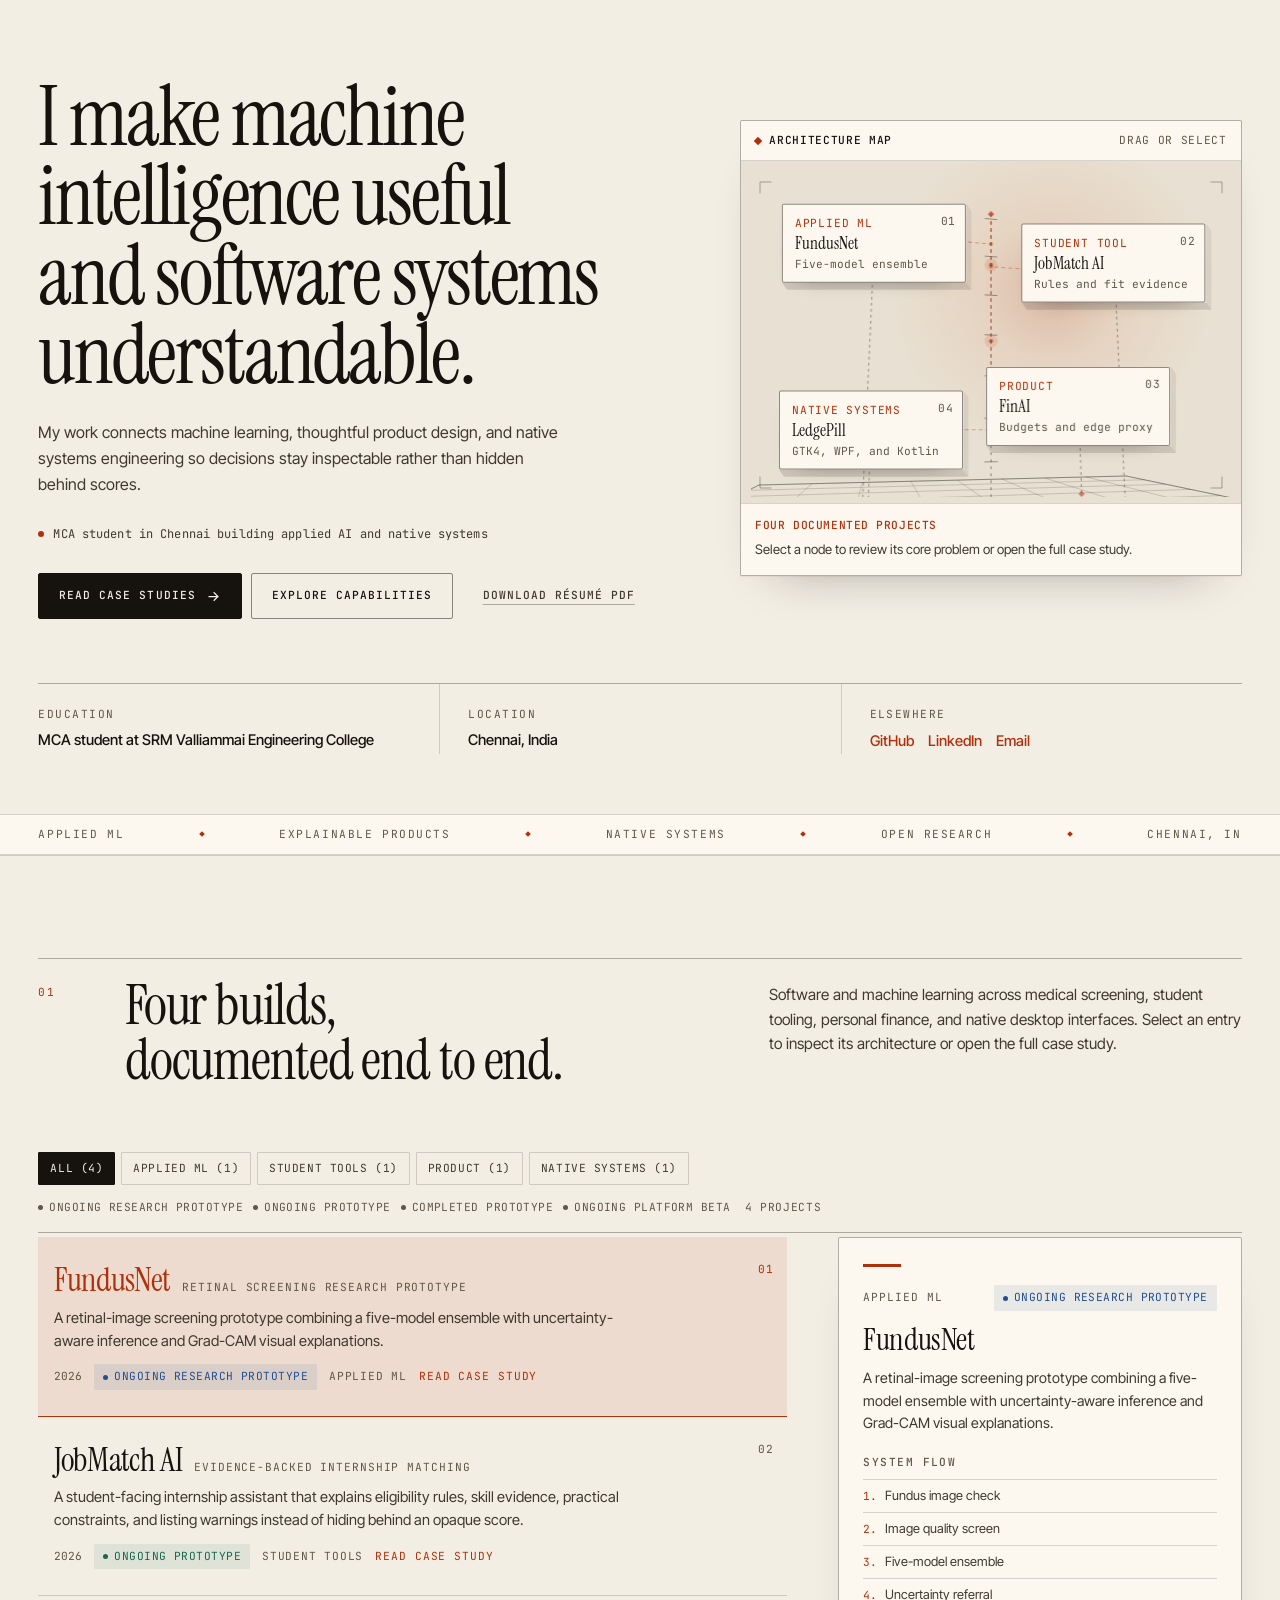
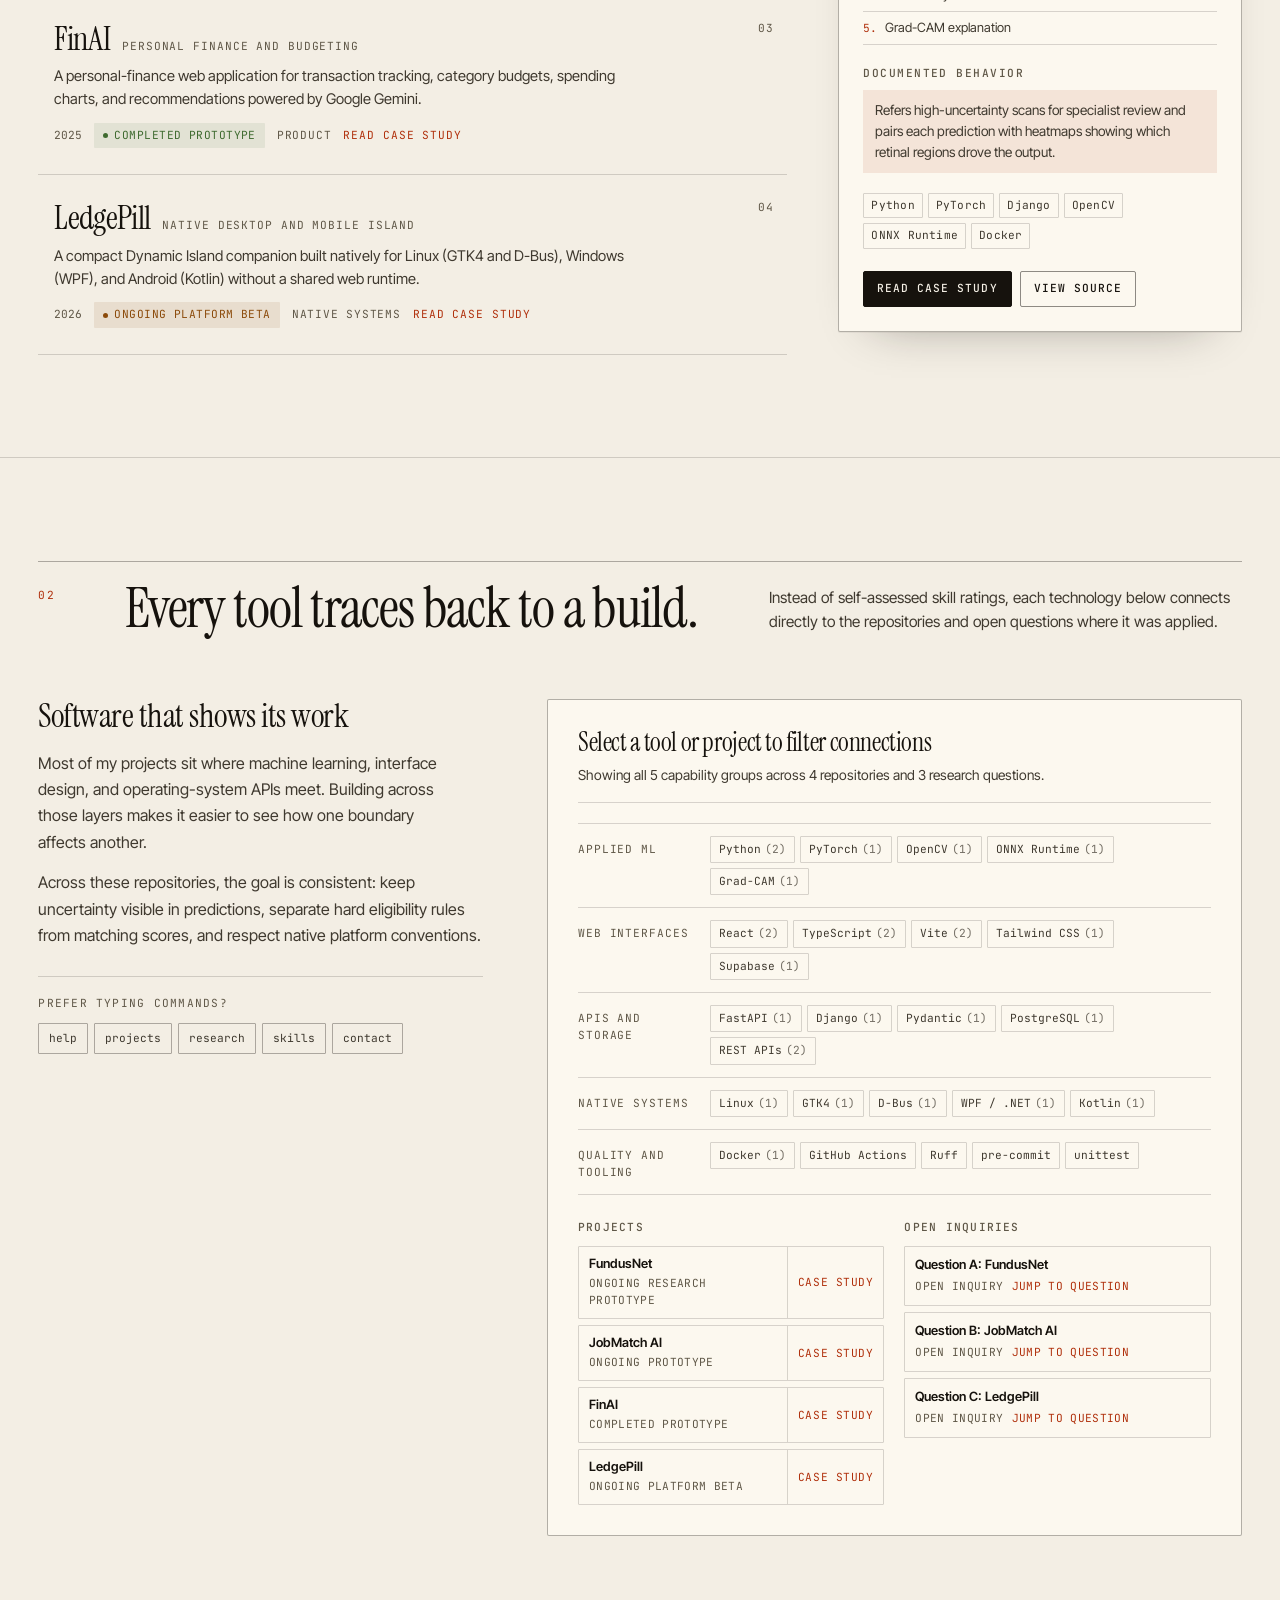
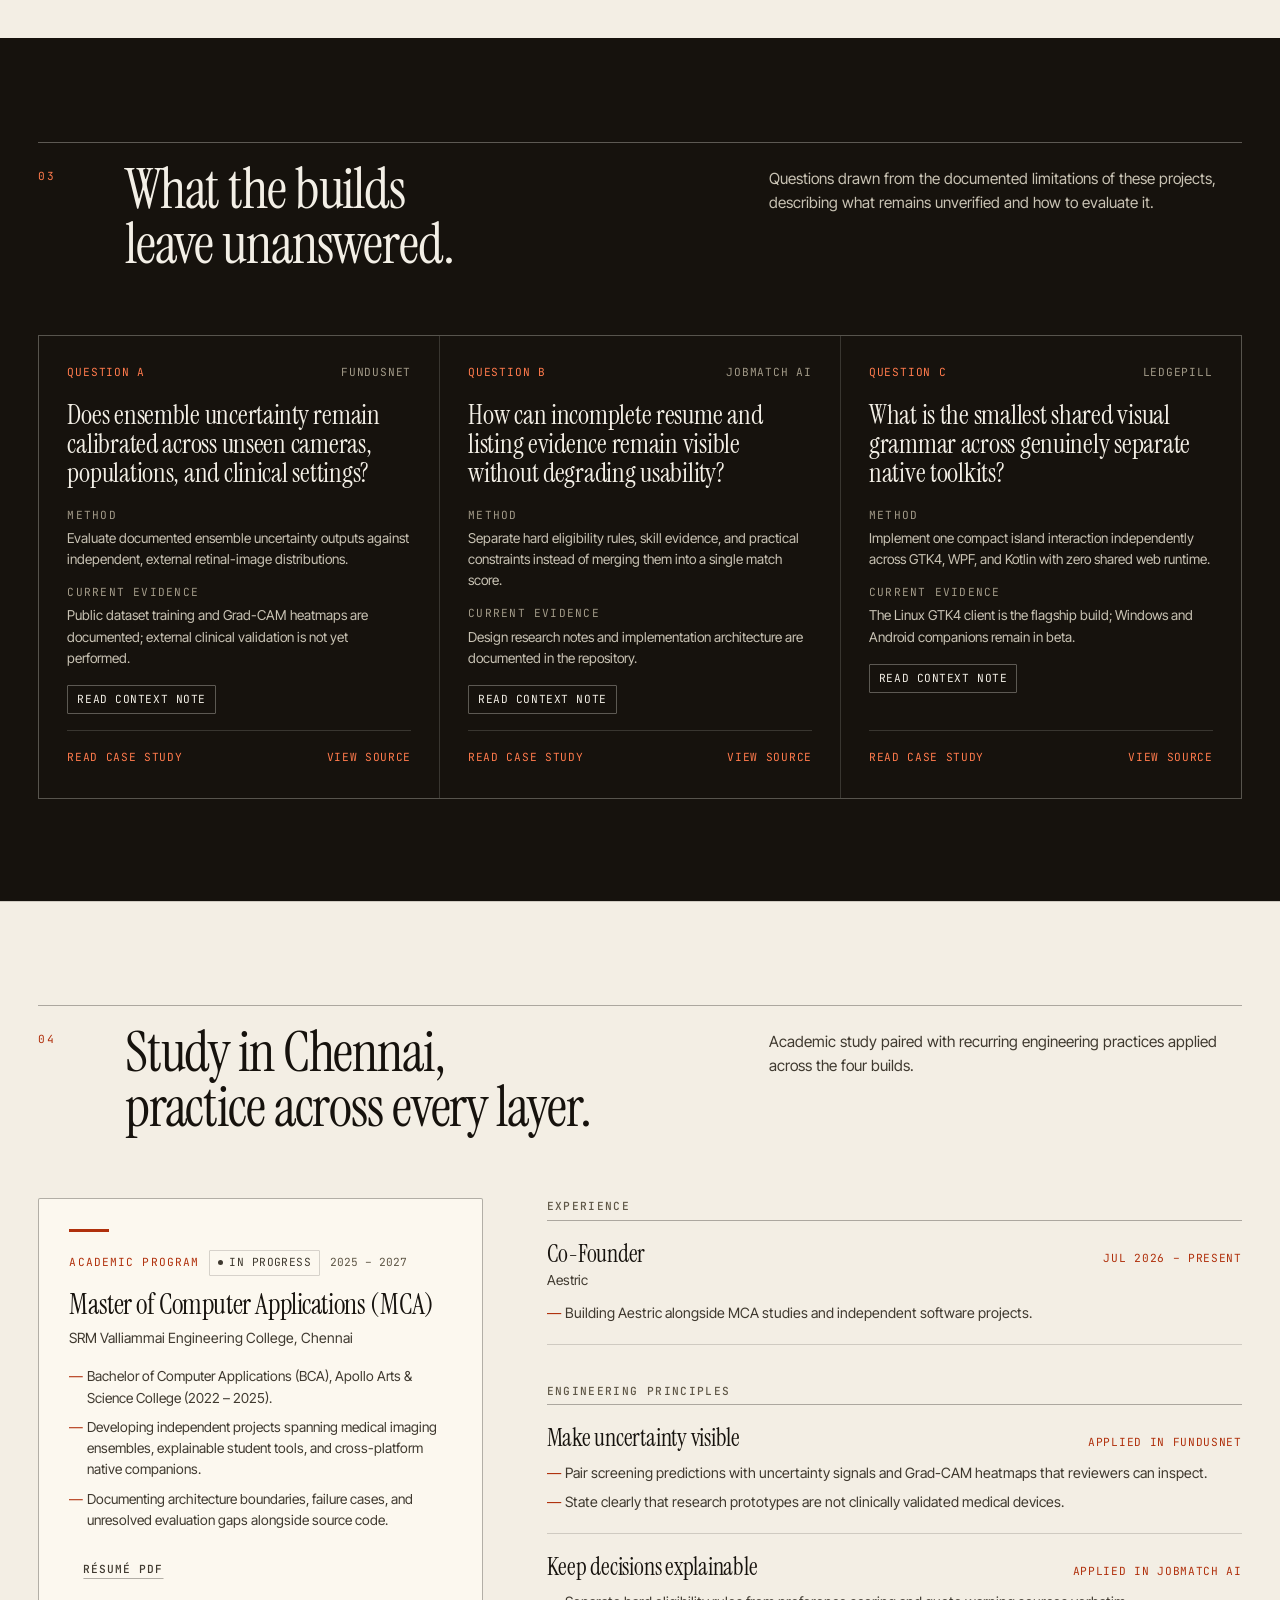
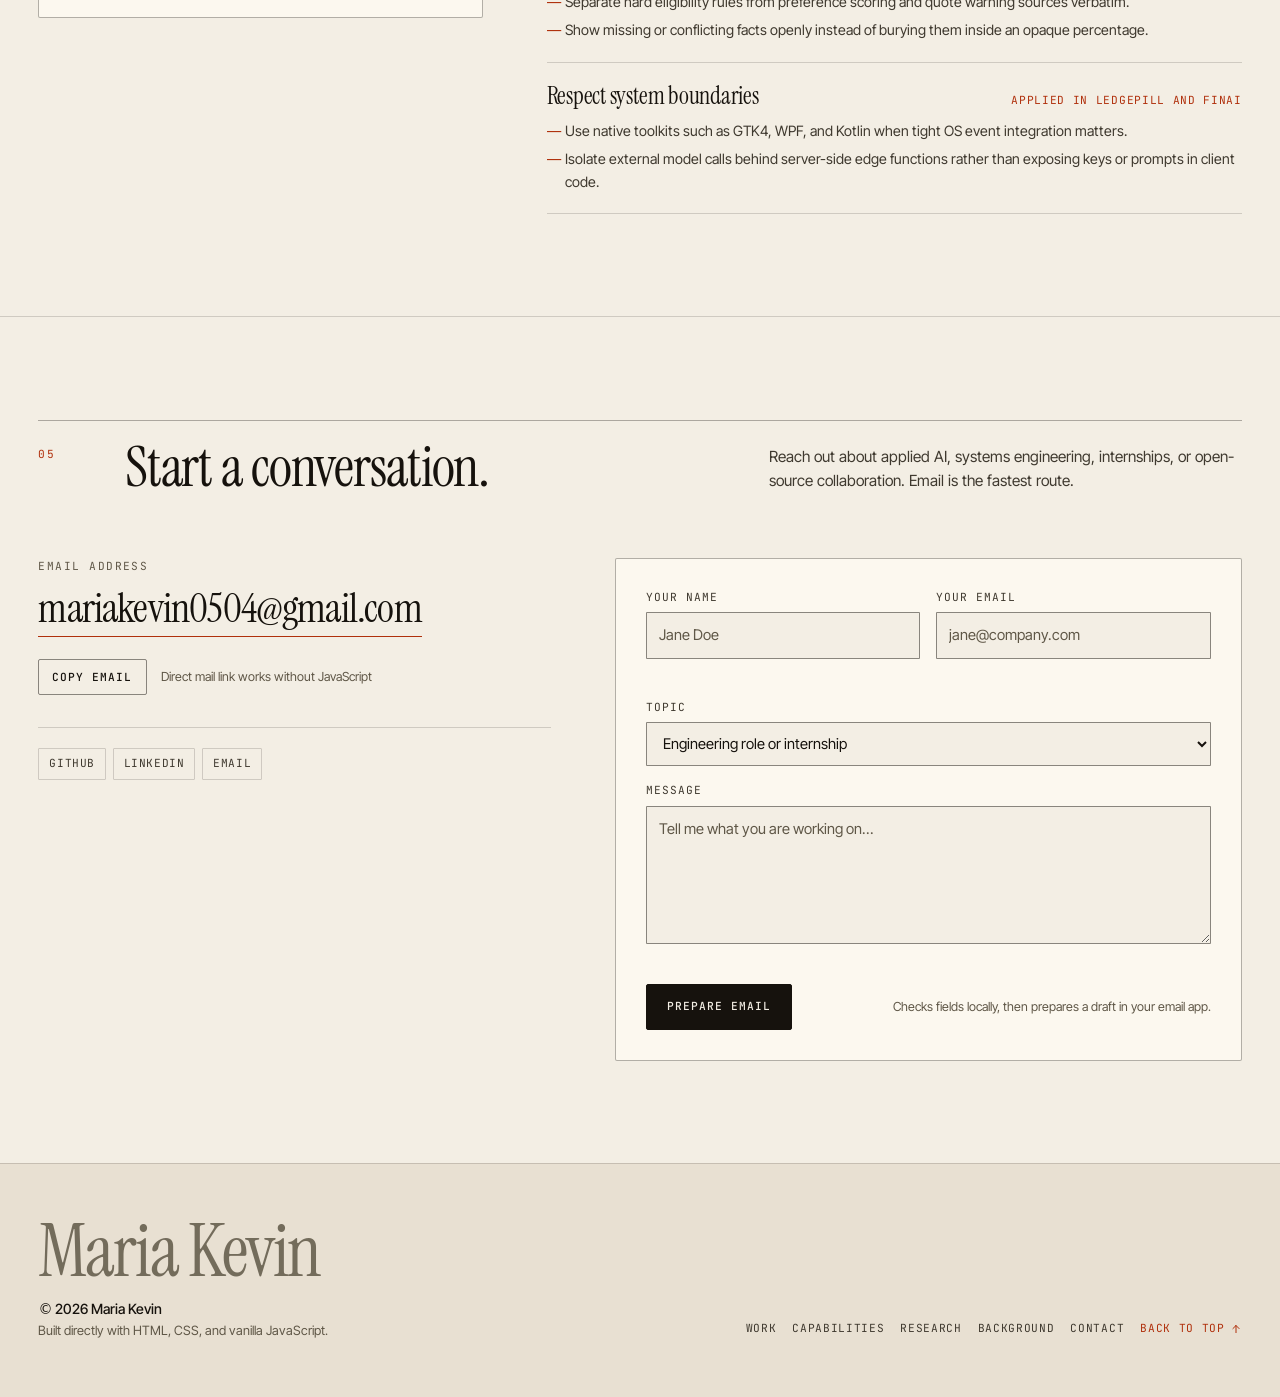
==== commit 75d4dfdb: "Polish header, typography, and publishing assets - Keep the header pill hidden at rest and reveal it" ====
--- a/index.html
+++ b/index.html
@@ -1,5 +1,5 @@
 <!DOCTYPE html>
-<html lang="en" data-theme="light">
+<html lang="en" data-theme="light" class="no-js">
 <head>
   <meta charset="UTF-8">
   <meta name="viewport" content="width=device-width, initial-scale=1.0">
@@ -10,17 +10,25 @@
   <meta property="og:url" content="https://mariakevin.github.io/Portfolio/">
   <meta property="og:title" content="Maria Kevin, Software developer">
   <meta property="og:description" content="Applied machine learning, explainable student tools, and native systems engineering.">
-  <meta property="og:image" content="https://avatars.githubusercontent.com/u/92206783?v=4">
-  <meta property="og:image:alt" content="Maria Kevin's GitHub profile portrait">
-  <meta name="twitter:card" content="summary">
+  <meta property="og:image" content="https://mariakevin.github.io/Portfolio/assets/og-card.png">
+  <meta property="og:image:width" content="1200">
+  <meta property="og:image:height" content="630">
+  <meta property="og:image:type" content="image/png">
+  <meta property="og:image:alt" content="Index / Dossier portfolio card for Maria Kevin, software developer: applied machine learning, explainable products, and native systems.">
+  <meta name="twitter:card" content="summary_large_image">
   <meta name="color-scheme" content="light dark">
   <meta name="theme-color" content="#f3eee4" media="(prefers-color-scheme: light)">
   <meta name="theme-color" content="#0c0b09" media="(prefers-color-scheme: dark)">
   <meta name="twitter:title" content="Maria Kevin, Software developer">
+  <meta name="twitter:description" content="Applied machine learning, explainable student tools, and native systems engineering.">
+  <meta name="twitter:image" content="https://mariakevin.github.io/Portfolio/assets/og-card.png">
+  <meta name="twitter:image:alt" content="Index / Dossier portfolio card for Maria Kevin, software developer.">
   <title>Maria Kevin, Software developer</title>
-  <link rel="icon" href="data:image/svg+xml,%3Csvg xmlns='http://www.w3.org/2000/svg' viewBox='0 0 32 32'%3E%3Crect width='32' height='32' rx='3' fill='%23b0300c'/%3E%3Cpath d='M8 23V9l8 8 8-8v14' fill='none' stroke='%23fcf8ef' stroke-width='2.6' stroke-linecap='square' stroke-linejoin='miter'/%3E%3C/svg%3E">
+  <link rel="icon" href="assets/favicon.svg" type="image/svg+xml" sizes="any">
+  <link rel="apple-touch-icon" href="assets/apple-touch-icon.png">
   <script>
     (function () {
+      document.documentElement.classList.remove('no-js');
       try {
         var saved = localStorage.getItem('portfolio-theme');
         var prefersDark = window.matchMedia && window.matchMedia('(prefers-color-scheme: dark)').matches;
@@ -30,9 +38,6 @@
       } catch (e) {}
     })();
   </script>
-  <link rel="preconnect" href="https://fonts.googleapis.com">
-  <link rel="preconnect" href="https://fonts.gstatic.com" crossorigin>
-  <link rel="stylesheet" href="https://fonts.googleapis.com/css2?family=Instrument+Serif&family=Inter+Tight:wght@400;500;600&family=JetBrains+Mono:wght@400;500&display=swap">
   <link rel="stylesheet" href="css/styles.css">
   <script defer src="js/data.js"></script>
   <script defer src="js/main.js"></script>
@@ -150,18 +155,18 @@
                 </svg>
               </a>
               <a href="#about" class="btn btn-secondary">Explore capabilities</a>
-              <a class="btn btn-ghost" id="resume-download-link" href="#" hidden>Download résumé PDF</a>
+              <a class="btn btn-ghost" id="resume-download-link" href="assets/maria-kevin-resume.pdf" target="_blank" rel="noopener noreferrer" type="application/pdf">Download résumé PDF</a>
             </div>
           </div>
 
           <!-- Primary Visual Centerpiece: Interactive Architecture Map -->
-          <aside class="hero-plate" aria-label="Interactive system map connecting machine learning, product workflows, and native systems to four projects" data-reveal>
+          <div class="hero-plate" role="region" aria-label="Interactive system map connecting machine learning, product workflows, and native systems to four projects" data-reveal>
             <div class="plate-head">
               <span class="plate-title"><span class="plate-mark" aria-hidden="true"></span>Architecture map</span>
               <span class="plate-hint"><span class="hint-wide">Drag or select</span><span class="hint-narrow">Select a build</span></span>
             </div>
 
-            <div class="plate-canvas">
+            <div class="plate-canvas is-3d">
               <div class="plate-viewport" id="plate-viewport">
                 <canvas class="plate-3d" id="plate-canvas-3d" aria-hidden="true"></canvas>
                 <div class="plate-node-layer">
@@ -199,7 +204,7 @@
                   </div>
                 </div>
               </div>
-              <div class="plate-mobile-projects" aria-label="Choose a project to inspect">
+              <div class="plate-mobile-projects" role="group" aria-label="Choose a project to inspect">
                 <button type="button" class="plate-mobile-node" data-plate-project="fundusnet">
                   <span class="mobile-node-kind">Applied ML</span>
                   <span class="mobile-node-title">FundusNet</span>
@@ -232,11 +237,11 @@
                 Select a node to review its core problem or open the full case study.
               </p>
             </div>
-          </aside>
+          </div>
         </div>
 
         <!-- Quick 30-second orientation strip -->
-        <div class="hero-summary-row" aria-label="Summary details" data-reveal>
+        <div class="hero-summary-row" role="group" aria-label="Summary details" data-reveal>
           <div class="summary-item">
             <span class="summary-label">Education</span>
             <p class="summary-value" id="meta-focus">MCA student at SRM Valliammai Engineering College</p>
@@ -289,7 +294,7 @@
             <!-- Populated from js/data.js -->
           </div>
           <div class="work-toolbar-meta">
-            <div class="status-legend" id="project-status-legend" aria-label="Project status legend">
+            <div class="status-legend" id="project-status-legend" role="group" aria-label="Project status legend">
               <!-- Populated from js/data.js -->
             </div>
             <span class="work-count mono" id="work-count">4 projects</span>
@@ -308,7 +313,7 @@
             </noscript>
           </div>
 
-          <aside class="work-preview" id="work-preview" aria-label="Selected project details">
+          <div class="work-preview" id="work-preview" role="region" aria-label="Selected project details">
             <div class="preview-rule" aria-hidden="true"></div>
             <div class="preview-inner" id="preview-inner">
               <div class="preview-head">
@@ -333,7 +338,7 @@
                 <a class="btn btn-secondary btn-sm" id="preview-repo" href="https://github.com/Mariakevin/FundusNet" target="_blank" rel="noopener noreferrer">View source</a>
               </div>
             </div>
-          </aside>
+          </div>
         </div>
       </div>
     </section>
@@ -482,7 +487,10 @@
             </div>
           </div>
 
-          <form class="contact-form" id="contact-form" novalidate>
+          <form class="contact-form" id="contact-form" action="mailto:mariakevin0504@gmail.com" method="post" enctype="text/plain" novalidate>
+            <noscript>
+              <p class="form-note">JavaScript is off, so the form will open a mail draft instead of validating inline. You can also email <a href="mailto:mariakevin0504@gmail.com">mariakevin0504@gmail.com</a> directly.</p>
+            </noscript>
             <div class="form-row">
               <div class="form-field">
                 <label for="contact-name">Your name</label>
@@ -601,7 +609,7 @@
         >
       </form>
 
-      <div class="terminal-quickbar" id="terminal-quickbar" aria-label="Quick commands">
+      <div class="terminal-quickbar" id="terminal-quickbar" role="group" aria-label="Quick commands">
         <button type="button" class="cli-chip mono" data-term-cmd="help">help</button>
         <button type="button" class="cli-chip mono" data-term-cmd="projects">projects</button>
         <button type="button" class="cli-chip mono" data-term-cmd="research">research</button>
--- a/css/styles.css
+++ b/css/styles.css
@@ -6,11 +6,68 @@
    ========================================================================== */
 
 /* --------------------------------------------------------------------------
+   00. Fonts — self-hosted latin subsets, inlined so file:// and GitHub Pages
+   behave identically. Instrument Serif, Inter Tight, JetBrains Mono (OFL).
+   -------------------------------------------------------------------------- */
+@font-face {
+  font-family: "Instrument Serif";
+  font-style: normal;
+  font-weight: 400;
+  font-display: block;
+  src: url("[data-uri]") format("woff2");
+  unicode-range: U+0000-00FF, U+0131, U+0152-0153, U+02BB-02BC, U+02C6, U+02DA,
+    U+02DC, U+0304, U+0308, U+0329, U+2000-206F, U+20AC, U+2122, U+2191, U+2193,
+    U+2212, U+2215, U+FEFF, U+FFFD;
+}
+
+@font-face {
+  font-family: "Inter Tight";
+  font-style: normal;
+  font-weight: 400 600;
+  font-display: block;
+  src: url("[data-uri]") format("woff2");
+  unicode-range: U+0000-00FF, U+0131, U+0152-0153, U+02BB-02BC, U+02C6, U+02DA,
+    U+02DC, U+0304, U+0308, U+0329, U+2000-206F, U+20AC, U+2122, U+2191, U+2193,
+    U+2212, U+2215, U+FEFF, U+FFFD;
+}
+
+@font-face {
+  font-family: "JetBrains Mono";
+  font-style: normal;
+  font-weight: 400 500;
+  font-display: block;
+  src: url("[data-uri]") format("woff2");
+  unicode-range: U+0000-00FF, U+0131, U+0152-0153, U+02BB-02BC, U+02C6, U+02DA,
+    U+02DC, U+0304, U+0308, U+0329, U+2000-206F, U+20AC, U+2122, U+2191, U+2193,
+    U+2212, U+2215, U+FEFF, U+FFFD;
+}
+
+/* Metric-matched local fallbacks: keep the first frame close to the webfont
+   so the swap (font-display: block) does not reflow the hero. */
+@font-face {
+  font-family: "Instrument Serif Fallback";
+  src: local("Georgia"), local("Palatino Linotype"), local("Times New Roman");
+  size-adjust: 82.8%;
+  ascent-override: 100%;
+  descent-override: 25%;
+  line-gap-override: 0%;
+}
+
+@font-face {
+  font-family: "Inter Tight Fallback";
+  src: local("Arial"), local("Helvetica Neue"), local("Helvetica");
+  size-adjust: 97.5%;
+  ascent-override: 96%;
+  descent-override: 24%;
+  line-gap-override: 0%;
+}
+
+/* --------------------------------------------------------------------------
    01. Tokens
    -------------------------------------------------------------------------- */
 :root {
-  --font-display: "Instrument Serif", "Iowan Old Style", "Palatino Linotype", Georgia, serif;
-  --font-sans: "Inter Tight", system-ui, -apple-system, BlinkMacSystemFont, "Segoe UI", sans-serif;
+  --font-display: "Instrument Serif", "Instrument Serif Fallback", "Iowan Old Style", "Palatino Linotype", Georgia, serif;
+  --font-sans: "Inter Tight", "Inter Tight Fallback", system-ui, -apple-system, BlinkMacSystemFont, "Segoe UI", sans-serif;
   --font-mono: "JetBrains Mono", ui-monospace, SFMono-Regular, Menlo, Consolas, monospace;
 
   --container-max: 1280px;
@@ -278,12 +335,14 @@
    03. Header & Navigation
    -------------------------------------------------------------------------- */
 .site-header {
-  position: sticky;
+  position: fixed;
   top: 14px;
+  left: 0;
+  right: 0;
   z-index: 100;
   width: min(calc(100% - clamp(20px, 4vw, 56px)), calc(var(--container-max) + 24px));
   height: var(--header-height);
-  margin: 14px auto 0;
+  margin: 0 auto;
   padding: 0 clamp(8px, 1vw, 12px);
   border: 1px solid var(--header-edge);
   border-radius: 999px;
@@ -291,8 +350,13 @@
   backdrop-filter: blur(16px) saturate(140%);
   -webkit-backdrop-filter: blur(16px) saturate(140%);
   box-shadow: 0 10px 30px -26px rgba(22, 18, 13, 0.45);
+  opacity: 0;
+  visibility: hidden;
+  transform: translateY(-14px);
+  pointer-events: none;
   transition: background-color var(--base), border-color var(--base),
-    box-shadow var(--base), backdrop-filter var(--base);
+    box-shadow var(--base), backdrop-filter var(--base),
+    opacity var(--base), transform var(--base), visibility 0s linear var(--base);
 }
 
 .site-header::before {
@@ -311,6 +375,29 @@
   backdrop-filter: blur(22px) saturate(170%);
   -webkit-backdrop-filter: blur(22px) saturate(170%);
   box-shadow: var(--shadow-header);
+  opacity: 1;
+  visibility: visible;
+  transform: none;
+  pointer-events: auto;
+  transition-delay: 0s;
+}
+
+/* Without JavaScript the pill cannot detect scroll, so show it at the top. */
+.no-js .site-header {
+  position: relative;
+  top: auto;
+  left: auto;
+  right: auto;
+  margin: 16px auto 0;
+  opacity: 1;
+  visibility: visible;
+  transform: none;
+  pointer-events: auto;
+}
+
+/* Header utilities all require JavaScript; hide dead controls without it. */
+.no-js .header-actions {
+  display: none;
 }
 
 @supports not ((backdrop-filter: blur(1px)) or (-webkit-backdrop-filter: blur(1px))) {
@@ -510,6 +597,16 @@
   z-index: 101;
   height: 2px;
   pointer-events: none;
+}
+
+.scroll-sentinel {
+  position: absolute;
+  top: 0;
+  left: 0;
+  width: 1px;
+  height: 25px;
+  pointer-events: none;
+  visibility: hidden;
 }
 
 #scroll-progress-bar {
@@ -980,6 +1077,46 @@
 
 .plate-canvas.is-3d .plate-node:hover {
   transform: translate(-50%, -50%) translateY(-2px);
+}
+
+/* No JavaScript: the scene never draws, so restore the readable 2x2 plate. */
+.no-js .plate-canvas.is-3d .plate-3d {
+  display: none;
+}
+
+.no-js .plate-canvas.is-3d .plate-viewport {
+  aspect-ratio: auto;
+}
+
+.no-js .plate-canvas.is-3d {
+  background-image:
+    linear-gradient(var(--grid-line) 1px, transparent 1px),
+    linear-gradient(90deg, var(--grid-line) 1px, transparent 1px);
+  background-size: 26px 26px;
+}
+
+.no-js .plate-canvas.is-3d .plate-node-layer {
+  position: relative;
+  inset: auto;
+  display: grid;
+  grid-template-columns: repeat(2, minmax(0, 1fr));
+  gap: 7px;
+  padding: 4px;
+  pointer-events: auto;
+}
+
+.no-js .plate-canvas.is-3d .plate-node-slot {
+  position: static;
+  width: auto;
+  height: auto;
+  transform: none;
+}
+
+.no-js .plate-canvas.is-3d .plate-node {
+  position: static;
+  width: auto;
+  transform: none;
+  box-shadow: none;
 }
 
 .node-index {
@@ -2916,6 +3053,10 @@
   .brand:hover .brand-mark {
     transform: none;
   }
+
+  .site-header {
+    transition-delay: 0s !important;
+  }
 }
 
 /* --------------------------------------------------------------------------
@@ -3030,7 +3171,7 @@
   .site-header {
     top: 8px;
     width: calc(100% - 20px);
-    margin-top: 8px;
+    margin: 0 auto;
     padding-inline: 6px;
   }
 
@@ -3279,6 +3420,19 @@
    18. Print — Printable CV / Engineering Summary
    -------------------------------------------------------------------------- */
 @media print {
+  :root,
+  [data-theme] {
+    --text: #000;
+    --text-2: #222;
+    --text-3: #444;
+    --accent: #7a2408;
+    --border: #ccc;
+    --border-strong: #999;
+    --surface: #fff;
+    --surface-well: #fff;
+    --grid-line: transparent;
+  }
+
   body {
     background: #fff;
     color: #000;
@@ -3300,8 +3454,21 @@
   .footer-links,
   .footer-wordmark,
   .scroll-progress,
-  .toast {
+  .toast,
+  .skip-link {
     display: none !important;
+  }
+
+  .hero {
+    padding-top: 0;
+  }
+
+  .hero-title {
+    font-size: 30pt;
+  }
+
+  .project-row {
+    break-inside: avoid;
   }
 
   .section {
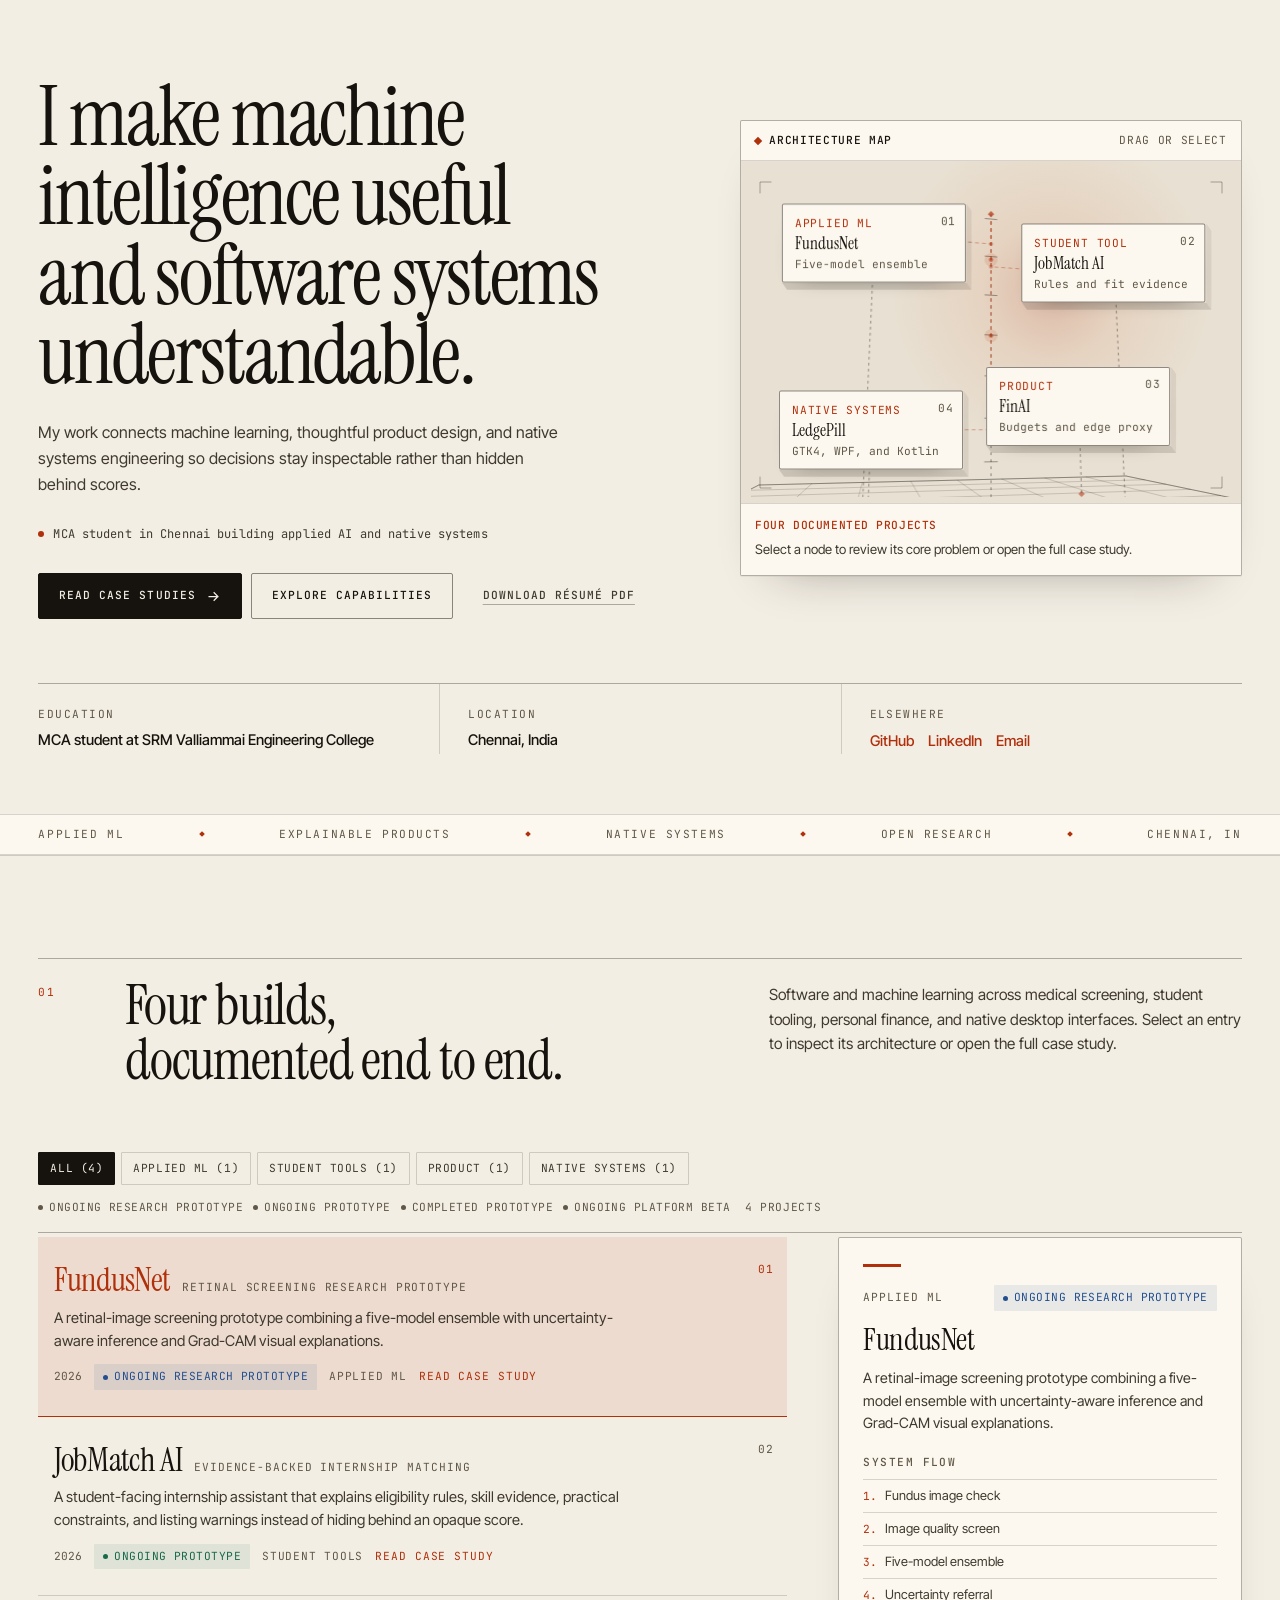
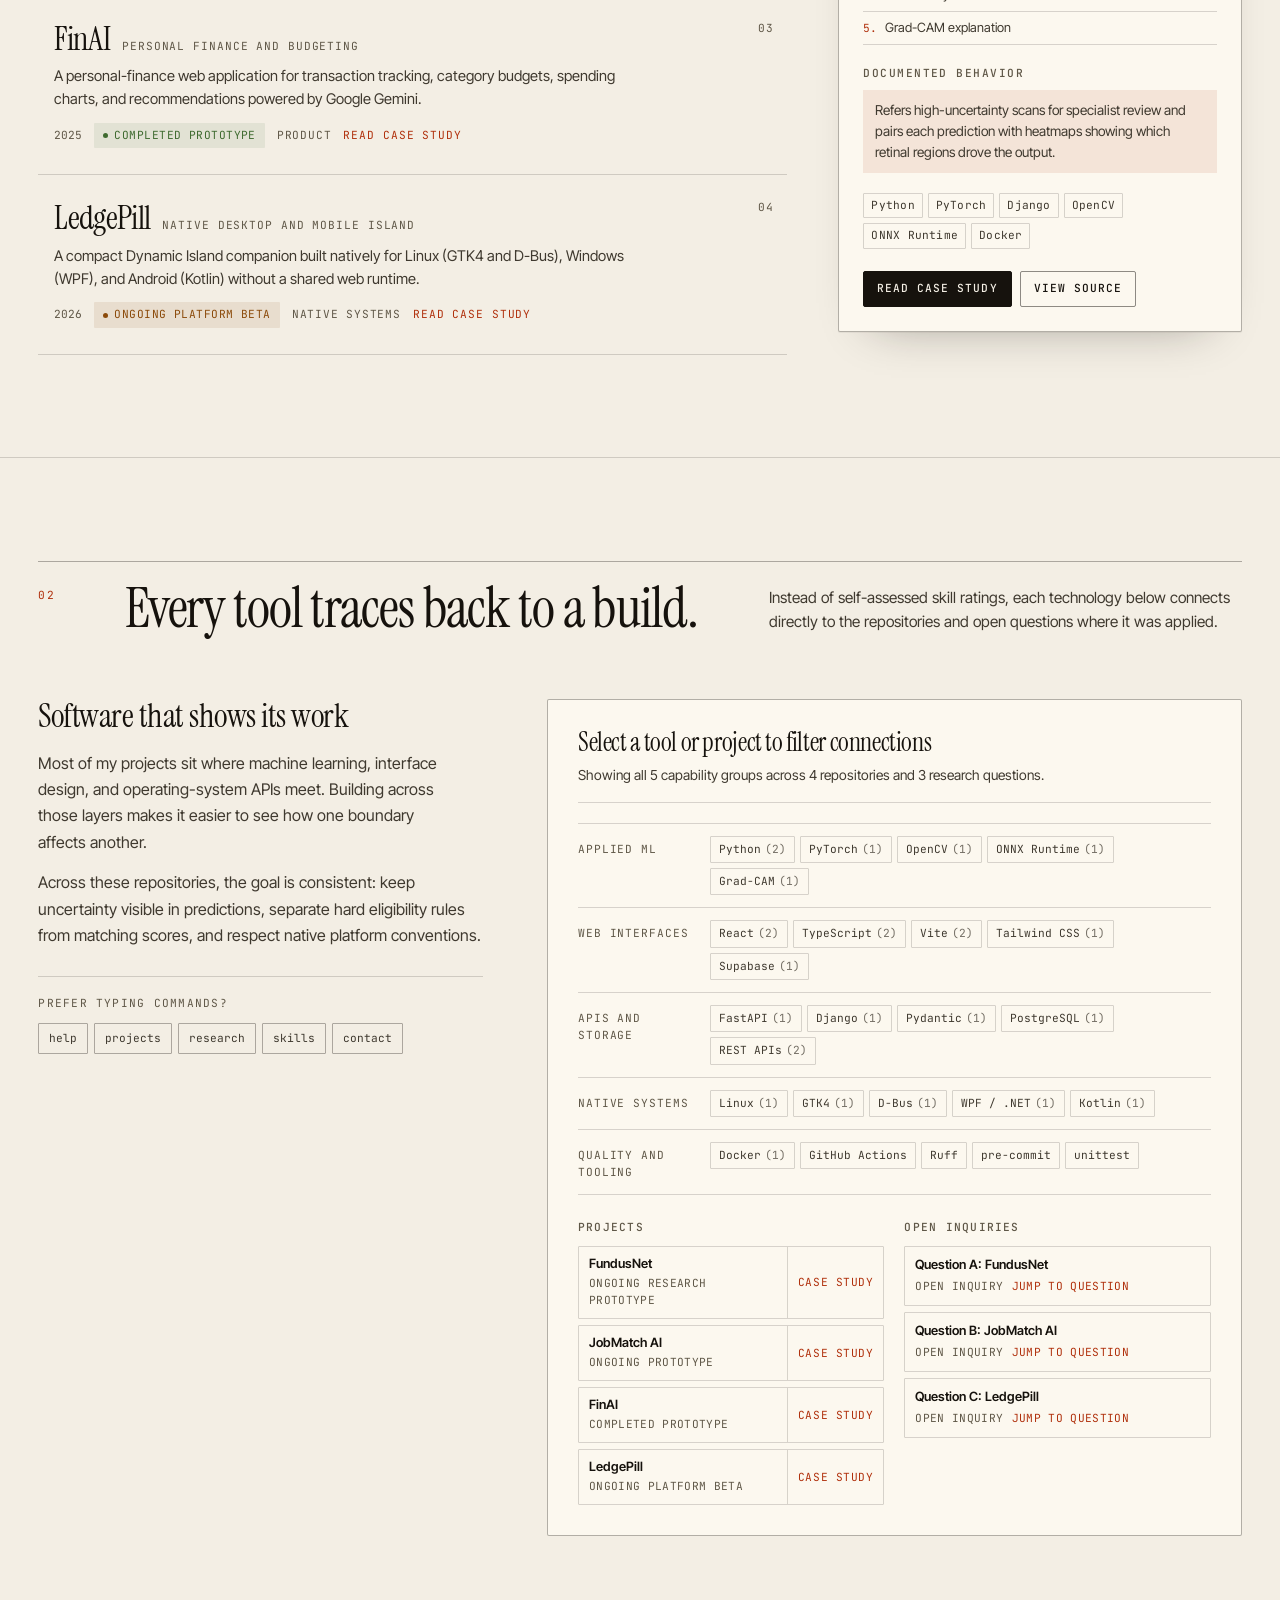
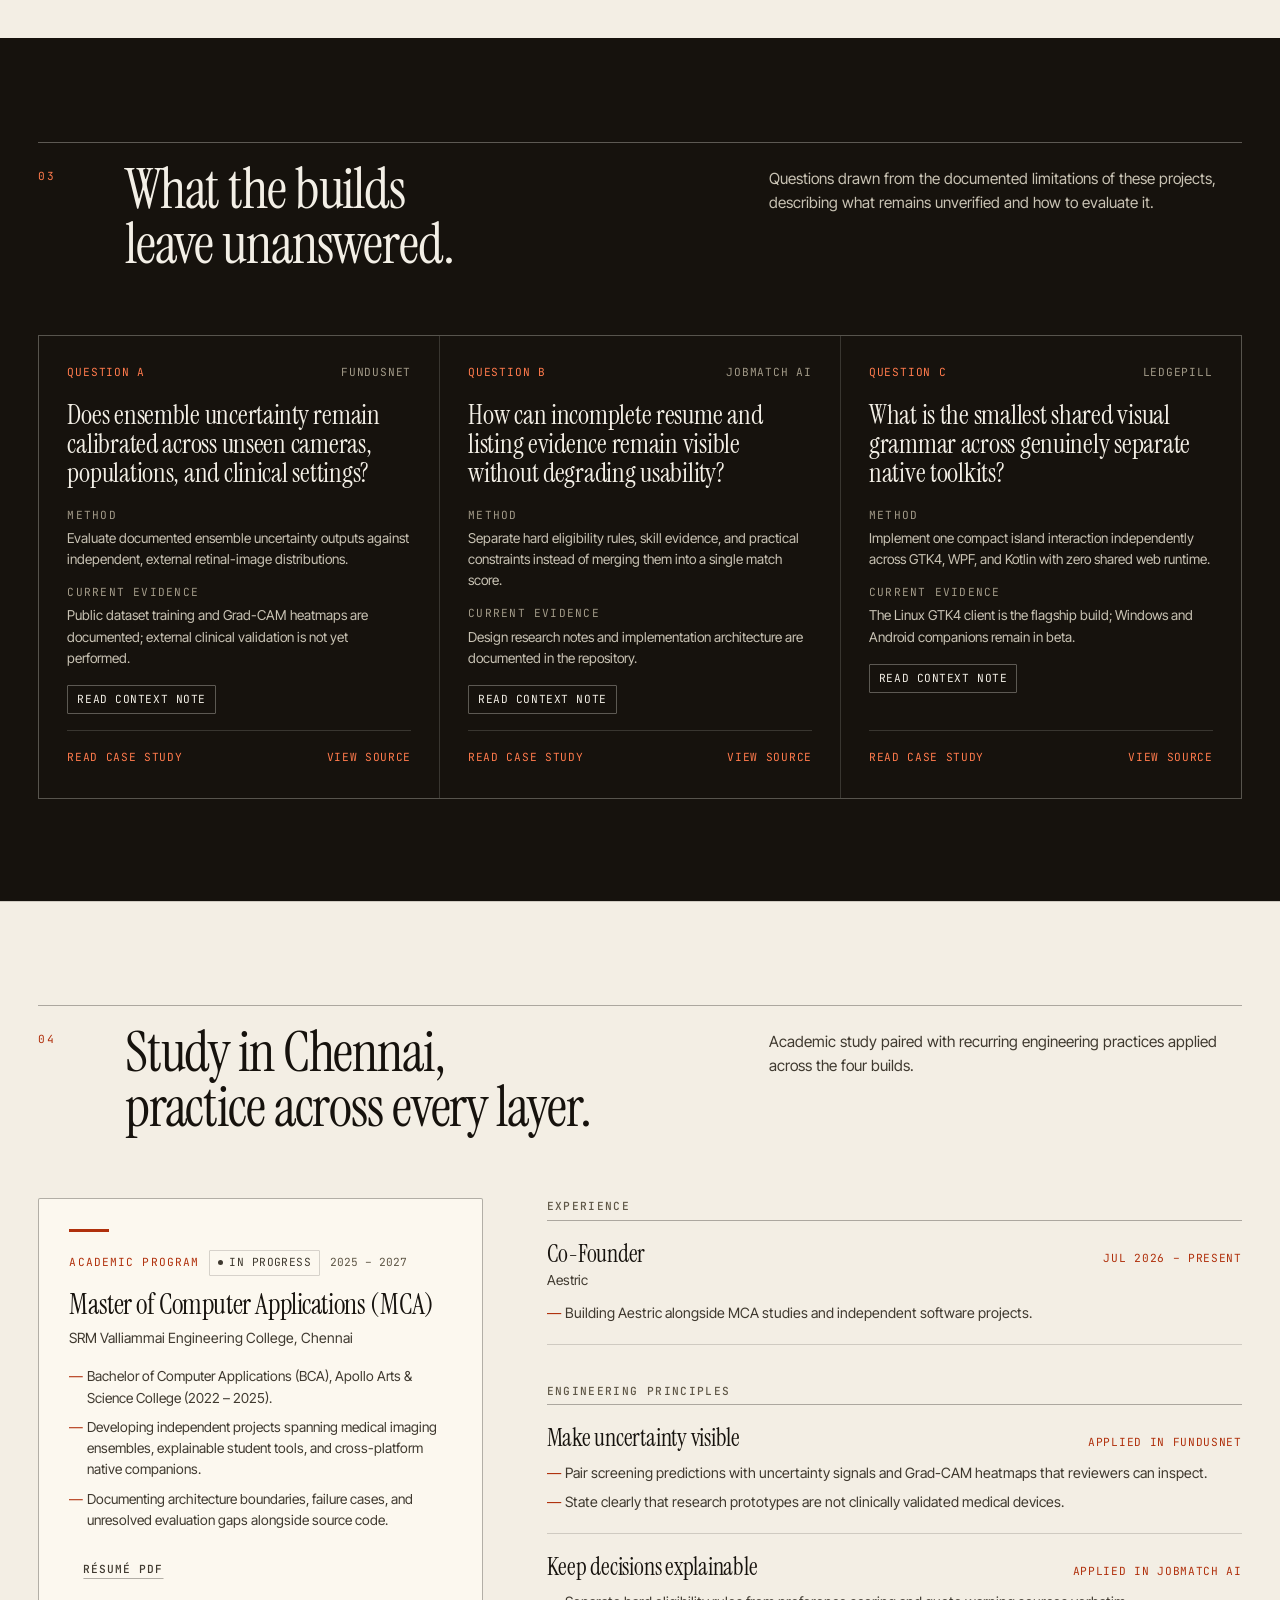
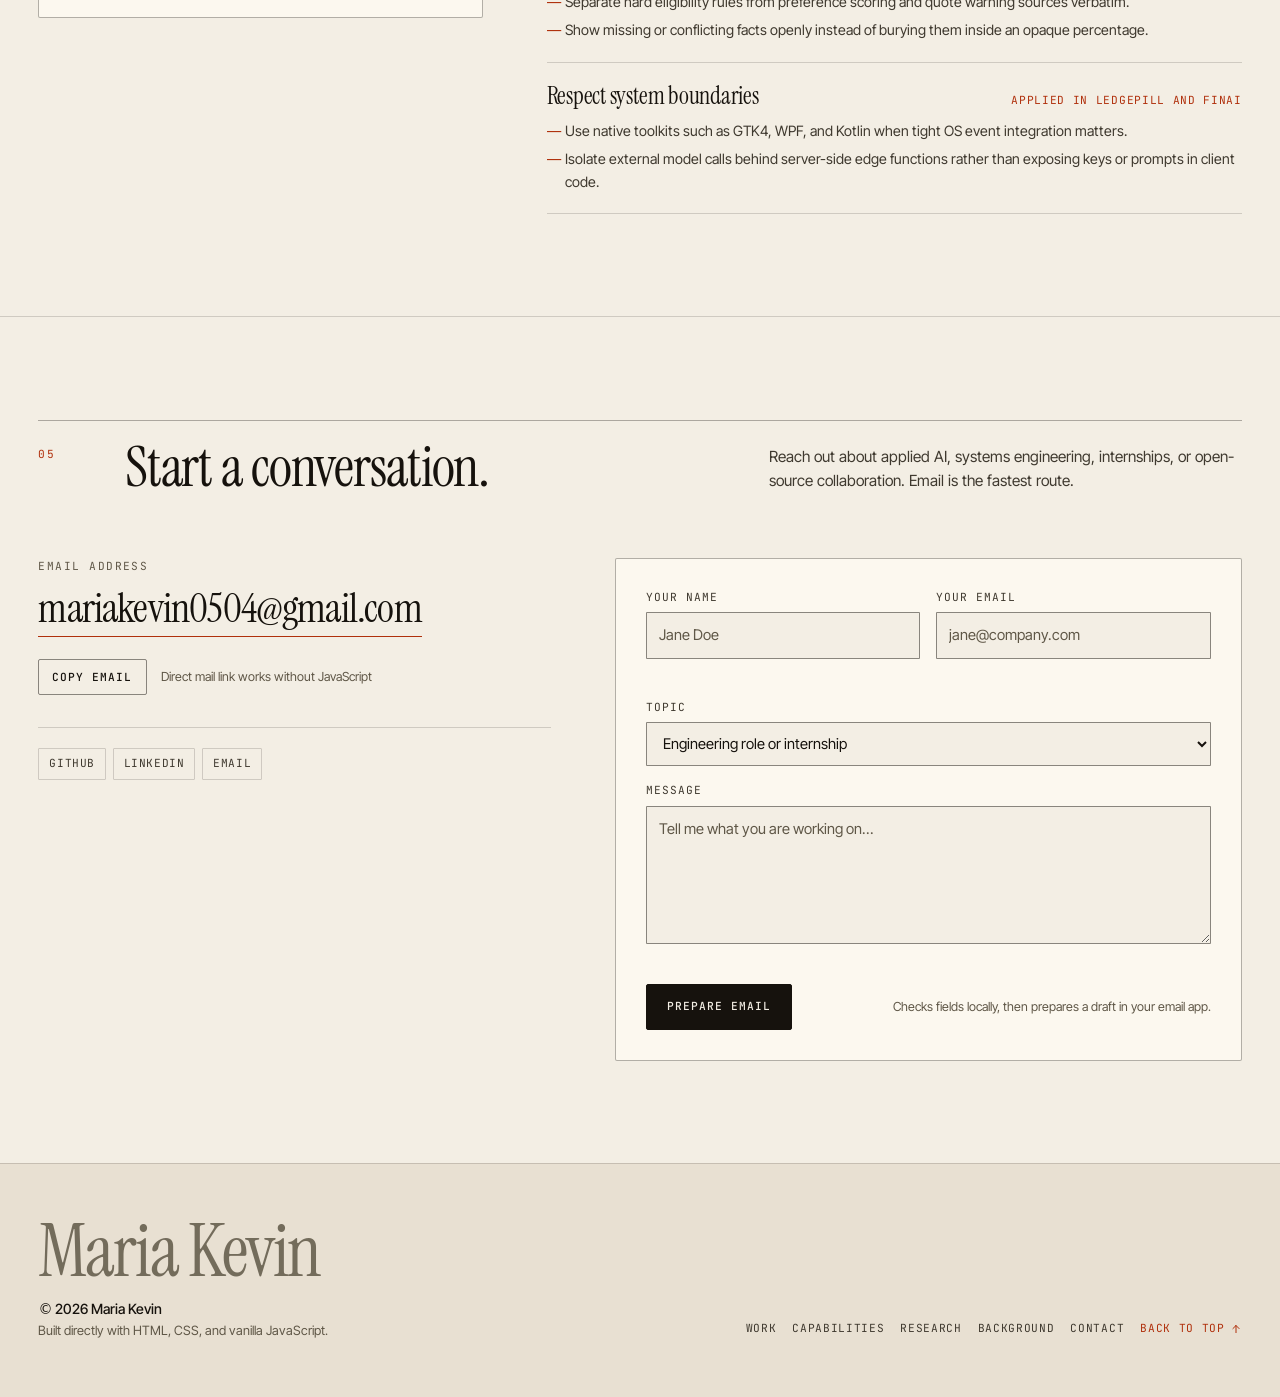
==== commit 49930e76: "Add no-JS fallbacks for capability, research, and education content" ====
--- a/index.html
+++ b/index.html
@@ -389,7 +389,14 @@
 
             <div class="evidence-matrix" id="evidence-matrix">
               <div class="evidence-skills" id="stack-groups" role="region" aria-label="Capability groups and tools">
-                <!-- Populated from js/data.js -->
+                <noscript>
+                  <ul class="noscript-projects">
+                    <li><strong>Applied ML:</strong> Python, PyTorch, OpenCV, ONNX Runtime, Grad-CAM</li>
+                    <li><strong>Web:</strong> JavaScript, React, Node.js, Vite, Supabase, Qdrant</li>
+                    <li><strong>Native:</strong> Kotlin, GTK4, WPF, .NET</li>
+                    <li><strong>Tools:</strong> Git, Linux, Windows, pytest</li>
+                  </ul>
+                </noscript>
               </div>
 
               <div class="evidence-targets">
@@ -427,7 +434,13 @@
         </div>
 
         <div class="research-grid" id="research-grid">
-          <!-- Populated from js/data.js -->
+          <noscript>
+            <ul class="noscript-projects">
+              <li><strong>FundusNet:</strong> Does ensemble uncertainty remain calibrated across unseen cameras, populations, and clinical settings?</li>
+              <li><strong>JobMatch AI:</strong> How can incomplete résumé and listing evidence remain visible without degrading usability?</li>
+              <li><strong>LedgePill:</strong> What is the smallest shared visual grammar across genuinely separate native toolkits?</li>
+            </ul>
+          </noscript>
         </div>
       </div>
     </section>
@@ -447,7 +460,12 @@
 
         <div class="practice-layout">
           <div class="education-panel" id="education-panel">
-            <!-- Populated from js/data.js -->
+            <noscript>
+              <ul class="noscript-projects">
+                <li><strong>MCA</strong> — SRM Valliammai Engineering College, 2025–2027</li>
+                <li><strong>BCA</strong> — Apollo Arts &amp; Science College, 2022–2025</li>
+              </ul>
+            </noscript>
           </div>
 
           <div class="practice-details" id="experience-list">
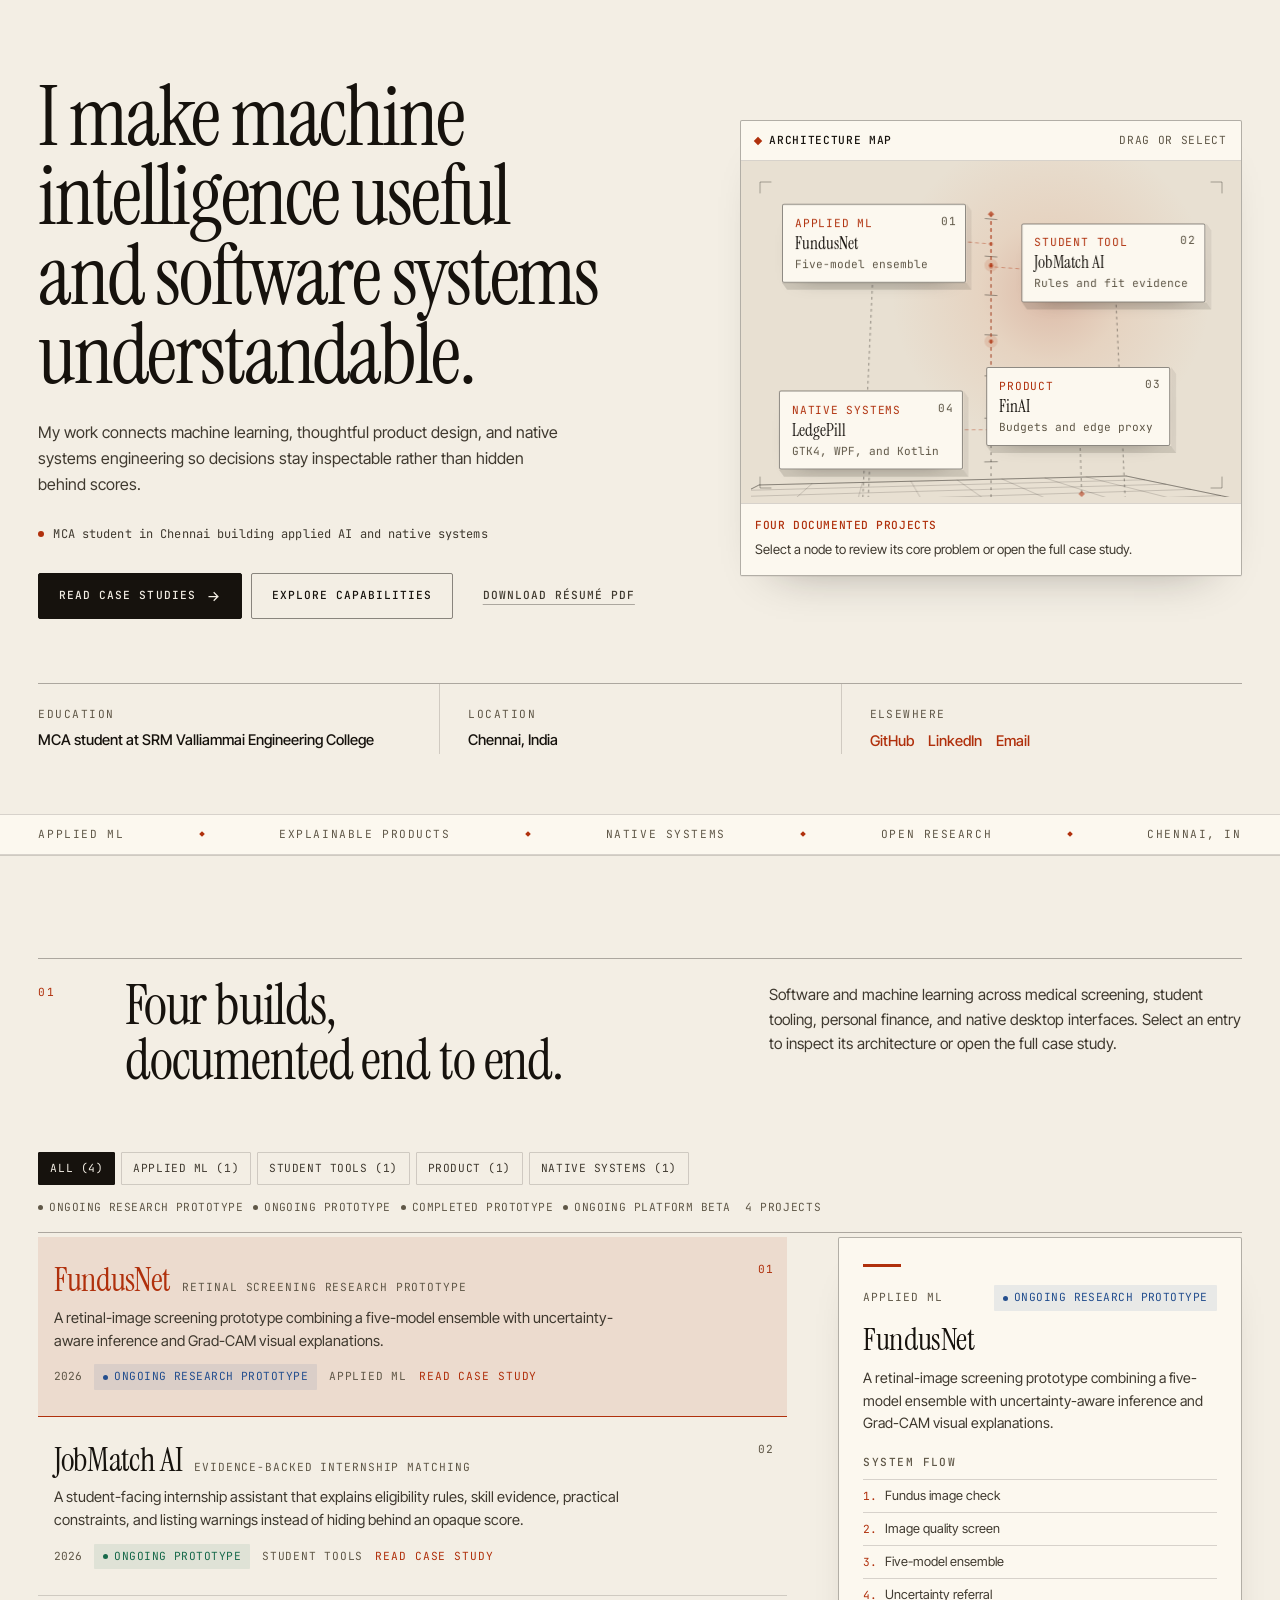
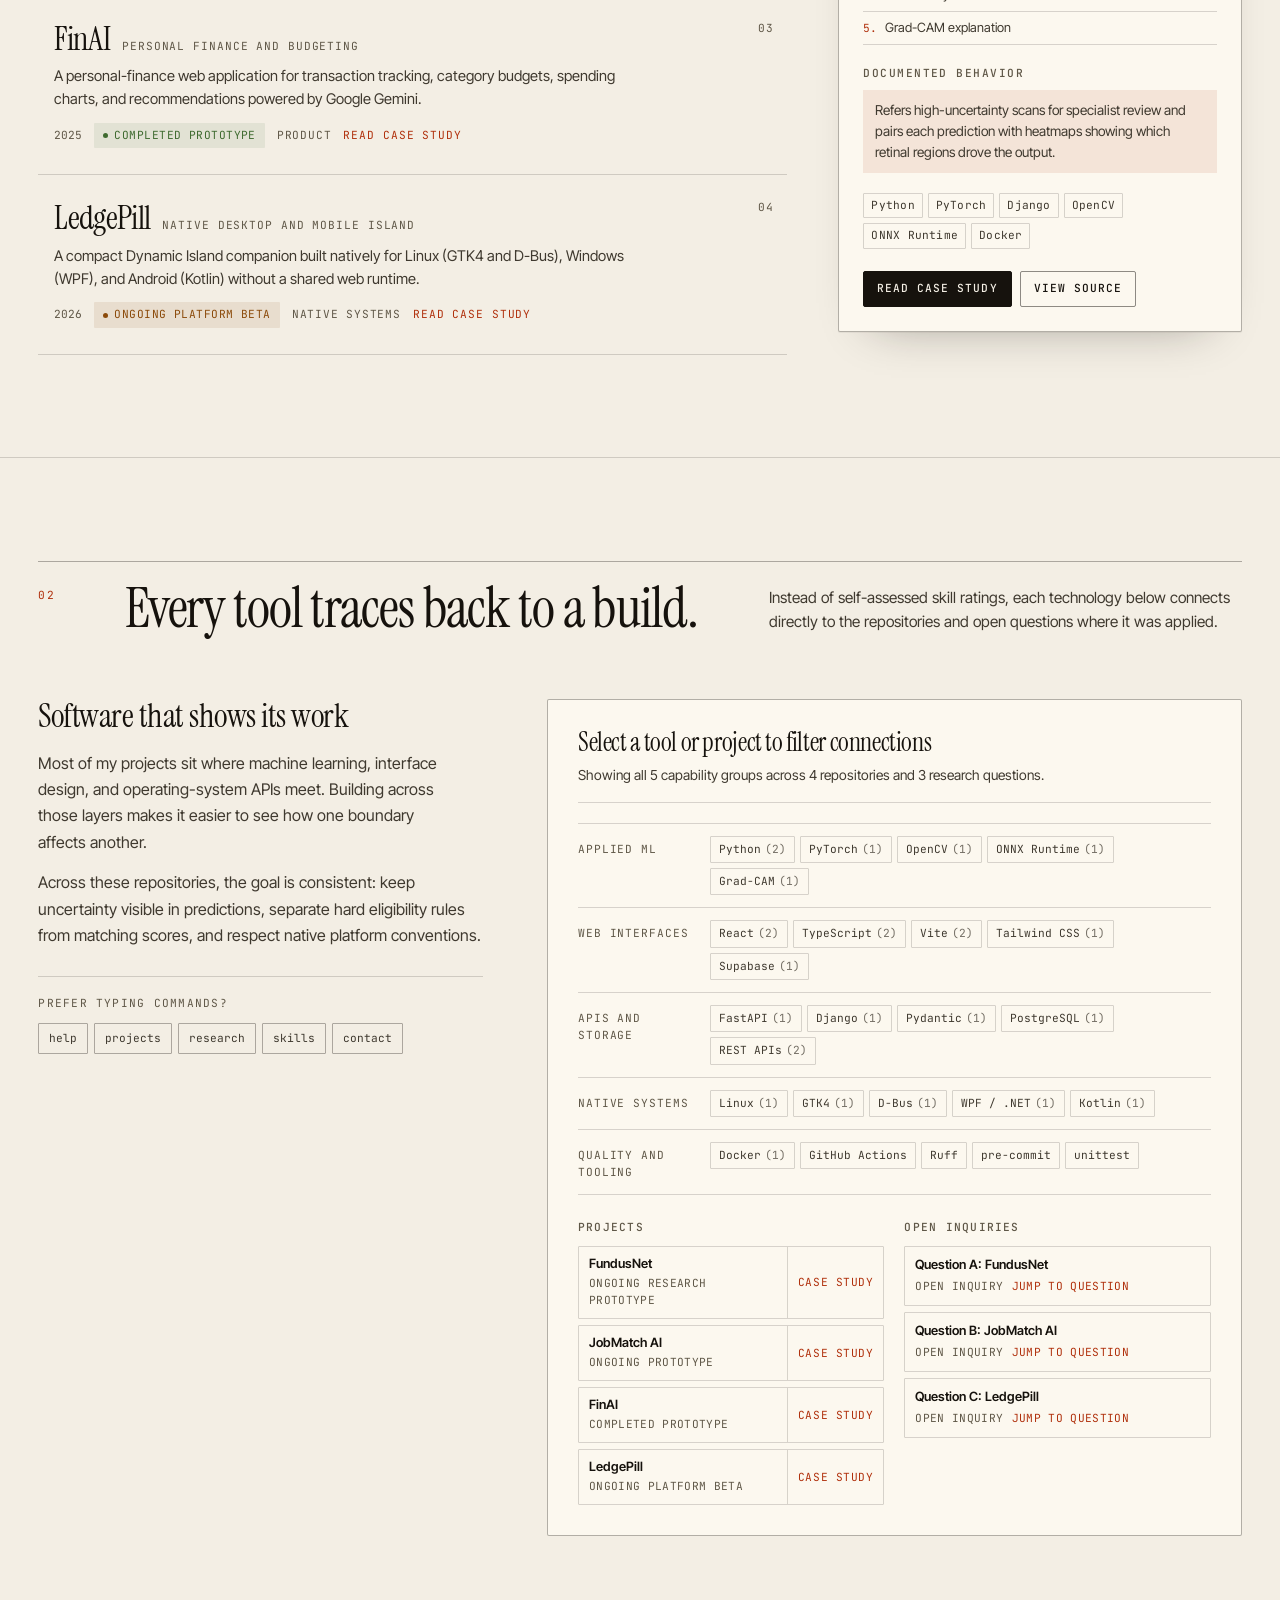
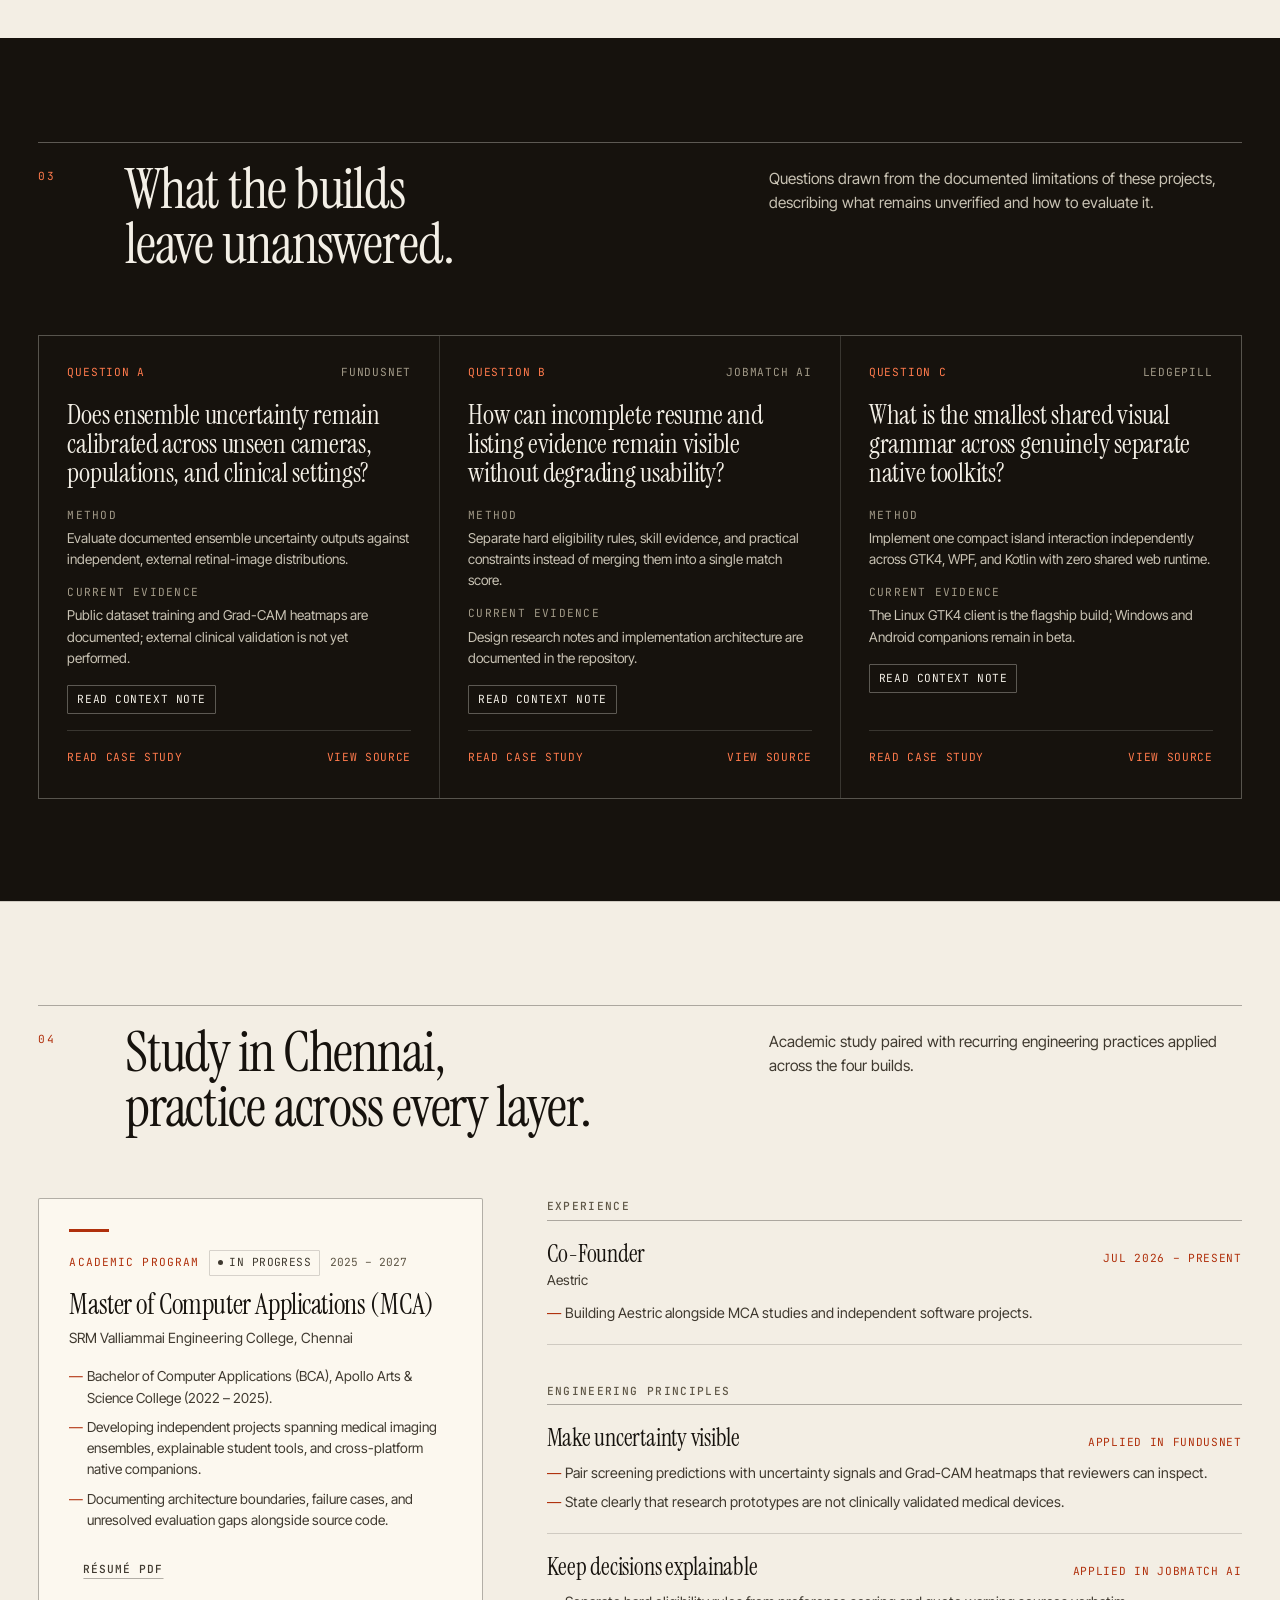
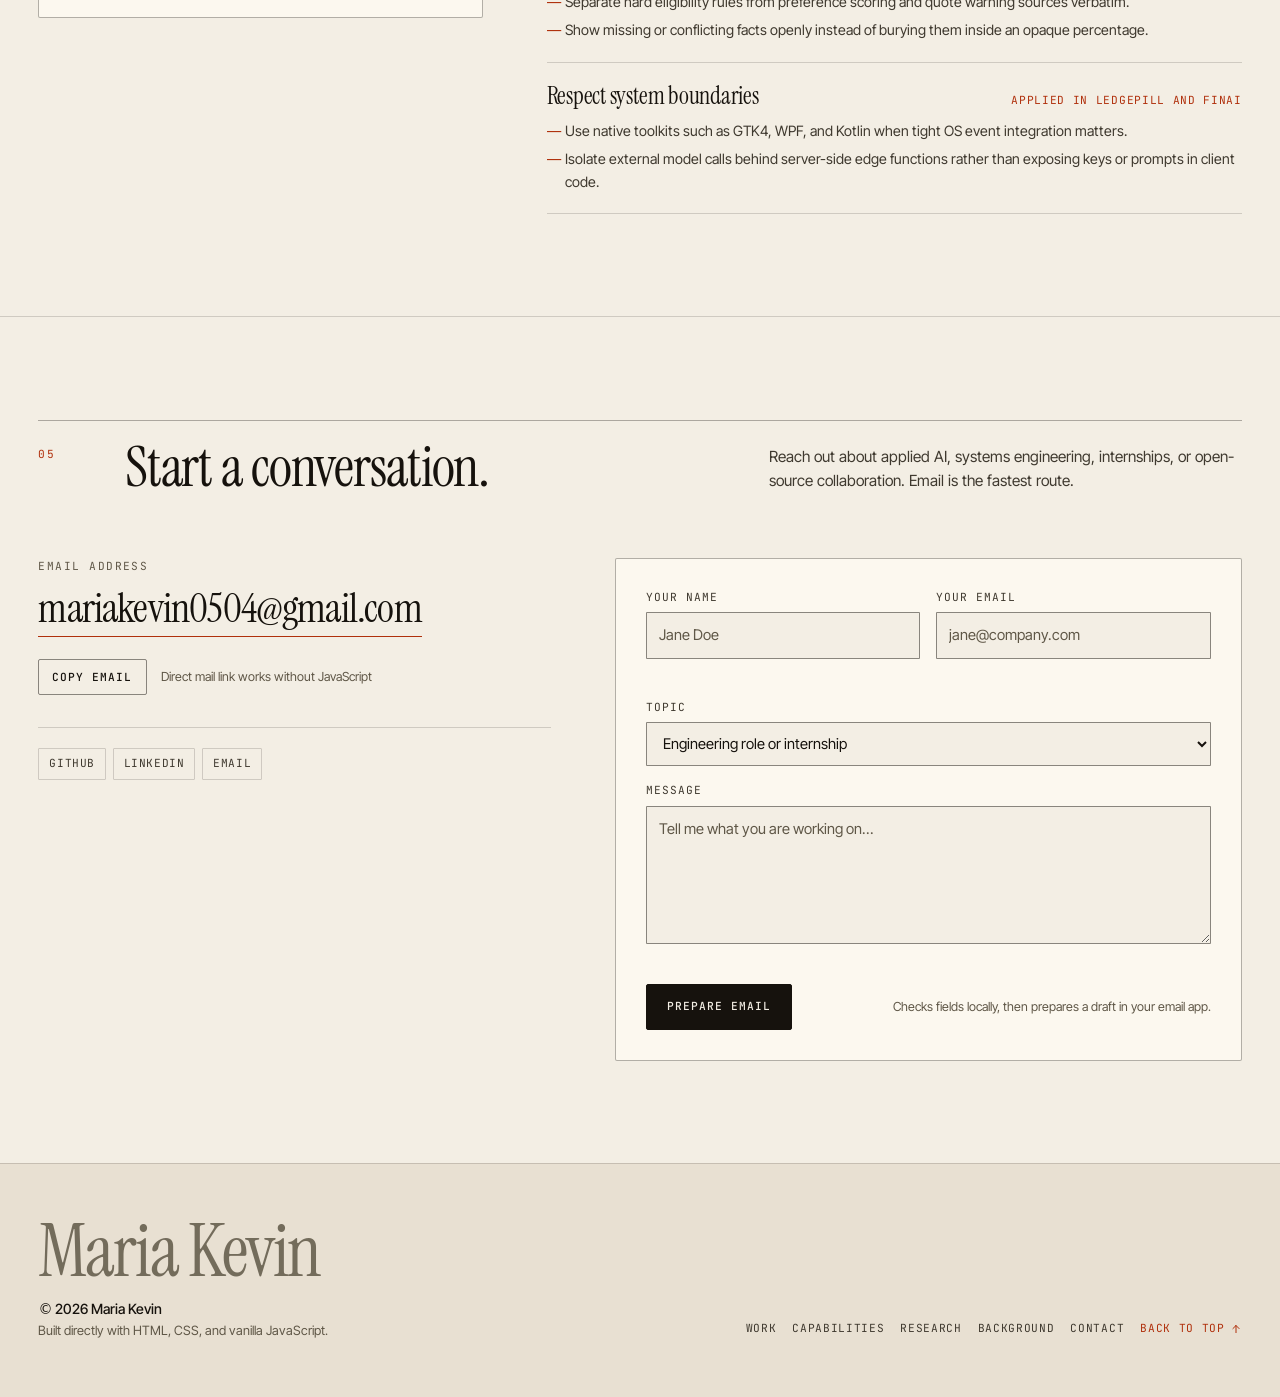
==== commit 81b6863b: "Replace no-JS contact form with a clear email fallback" ====
--- a/index.html
+++ b/index.html
@@ -505,10 +505,13 @@
             </div>
           </div>
 
-          <form class="contact-form" id="contact-form" action="mailto:mariakevin0504@gmail.com" method="post" enctype="text/plain" novalidate>
-            <noscript>
-              <p class="form-note">JavaScript is off, so the form will open a mail draft instead of validating inline. You can also email <a href="mailto:mariakevin0504@gmail.com">mariakevin0504@gmail.com</a> directly.</p>
-            </noscript>
+          <noscript>
+            <div class="contact-fallback">
+              <p class="form-note">The interactive message form needs JavaScript. Email <a href="mailto:mariakevin0504@gmail.com">mariakevin0504@gmail.com</a> and you will get a reply.</p>
+            </div>
+          </noscript>
+
+          <form class="contact-form" id="contact-form" novalidate>
             <div class="form-row">
               <div class="form-field">
                 <label for="contact-name">Your name</label>
--- a/css/styles.css
+++ b/css/styles.css
@@ -400,6 +400,15 @@
   display: none;
 }
 
+.no-js .contact-form {
+  display: none;
+}
+
+.no-js .contact-tools,
+.no-js .obs-cli-inline {
+  display: none;
+}
+
 @supports not ((backdrop-filter: blur(1px)) or (-webkit-backdrop-filter: blur(1px))) {
   .site-header,
   .site-header.is-scrolled {
@@ -2373,6 +2382,20 @@
   color: var(--accent-hover);
 }
 
+.contact-fallback {
+  display: grid;
+  gap: 12px;
+  align-content: start;
+  padding: clamp(20px, 3vw, 32px);
+  border: 1px solid var(--border);
+  background: var(--surface);
+}
+
+.contact-fallback a {
+  color: var(--accent);
+  text-decoration: underline;
+}
+
 .contact-tools {
   display: flex;
   flex-wrap: wrap;
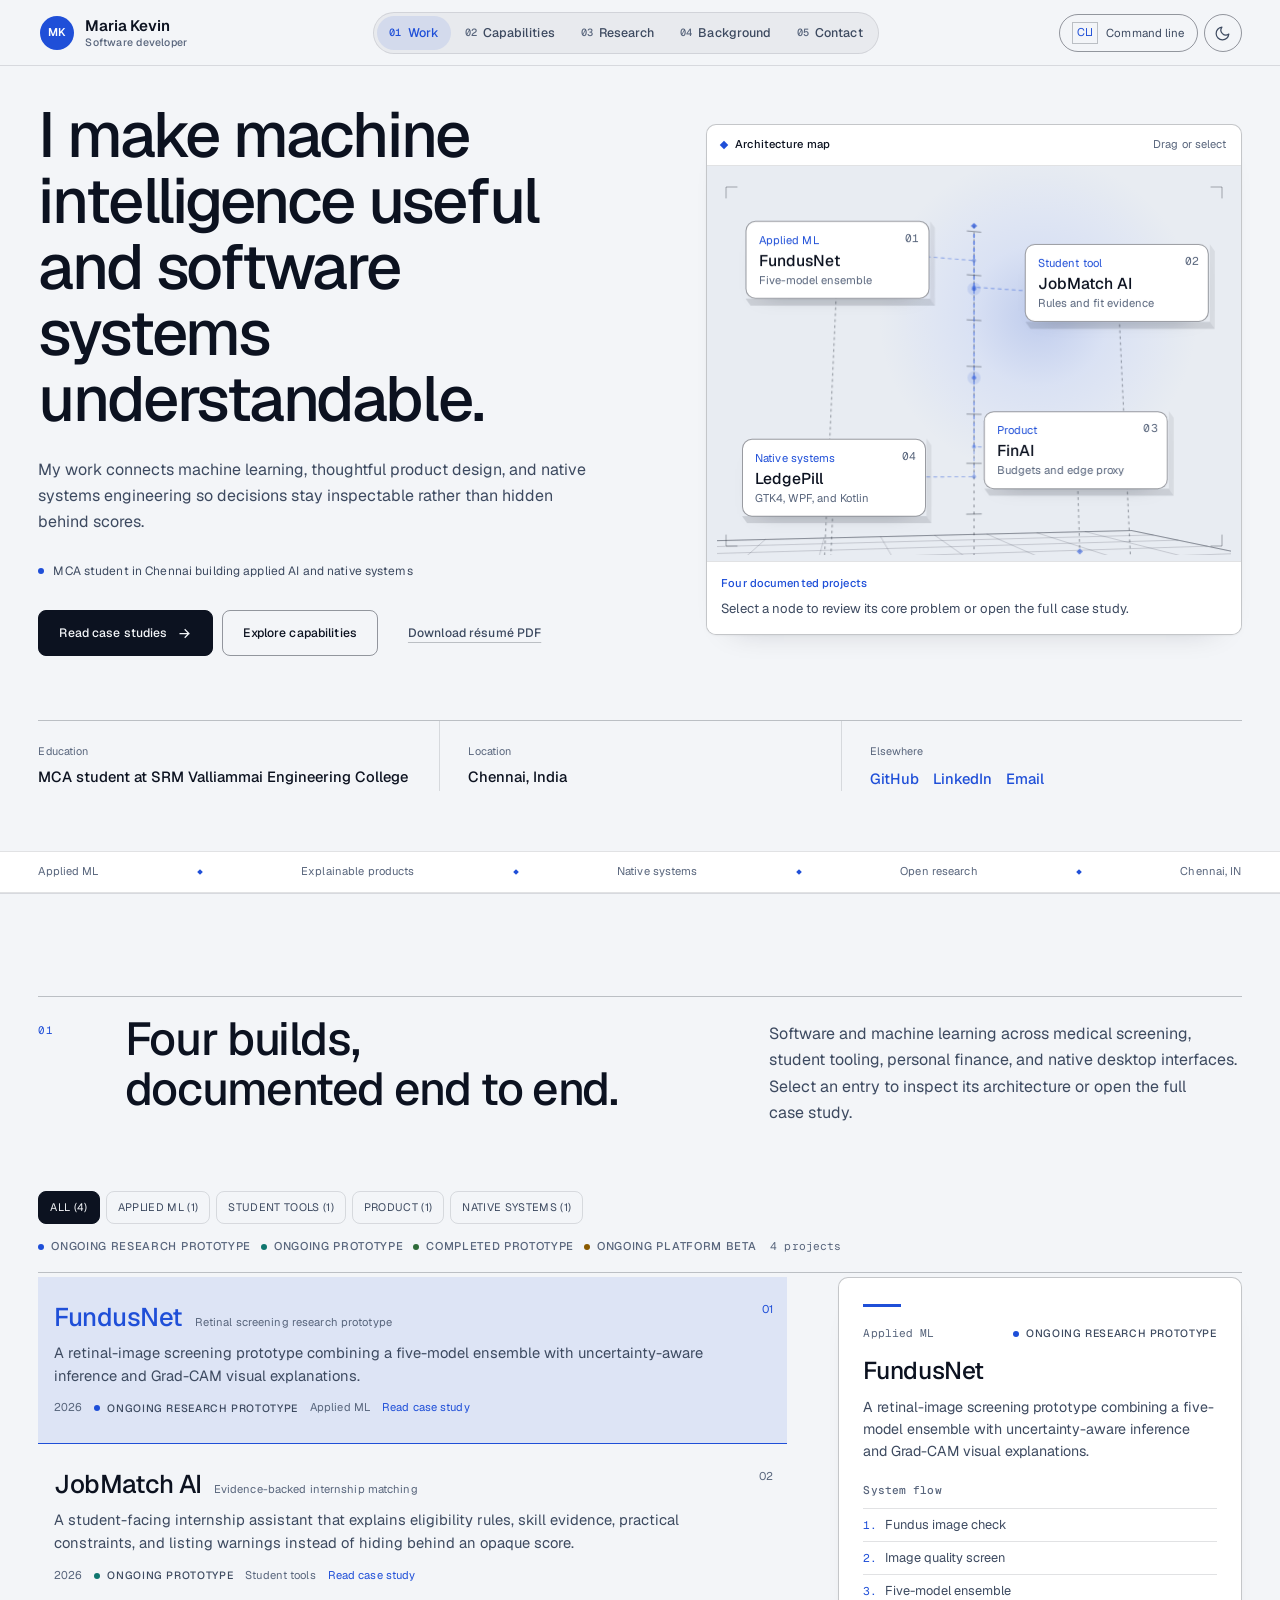
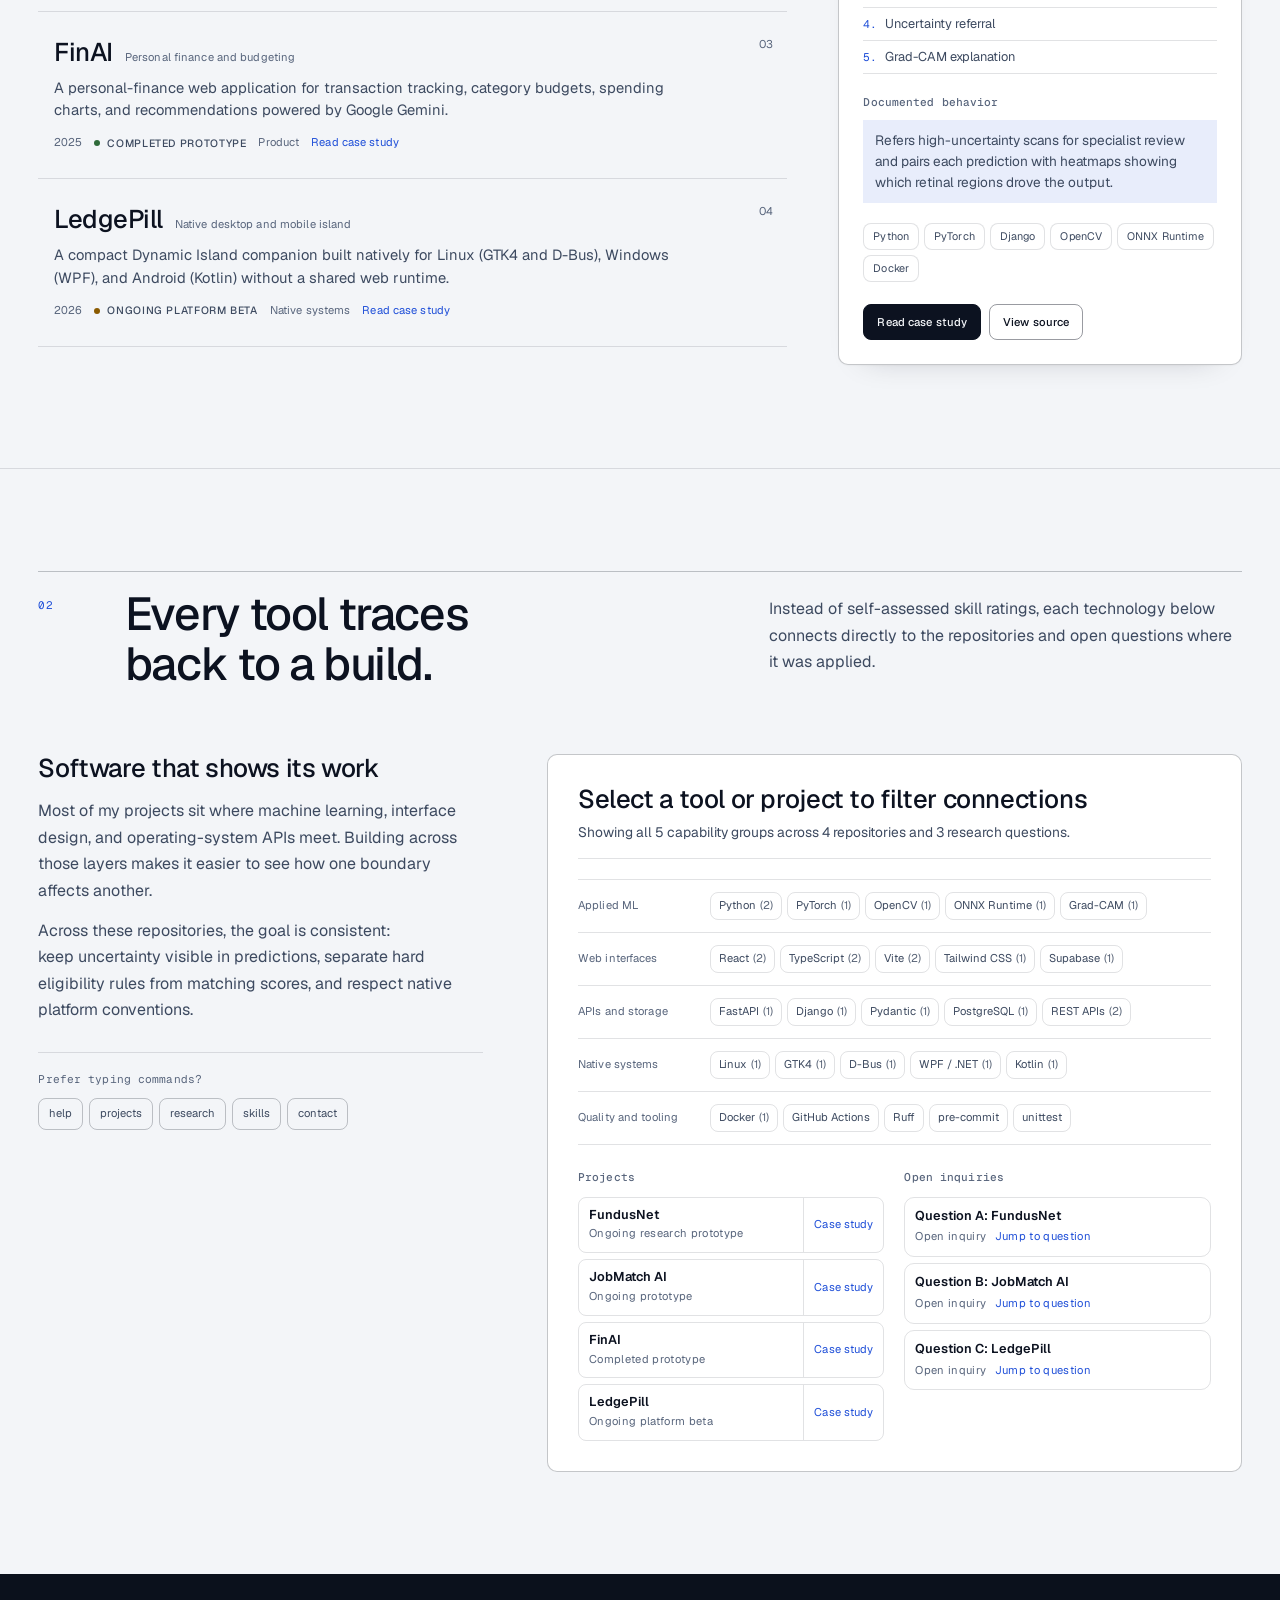
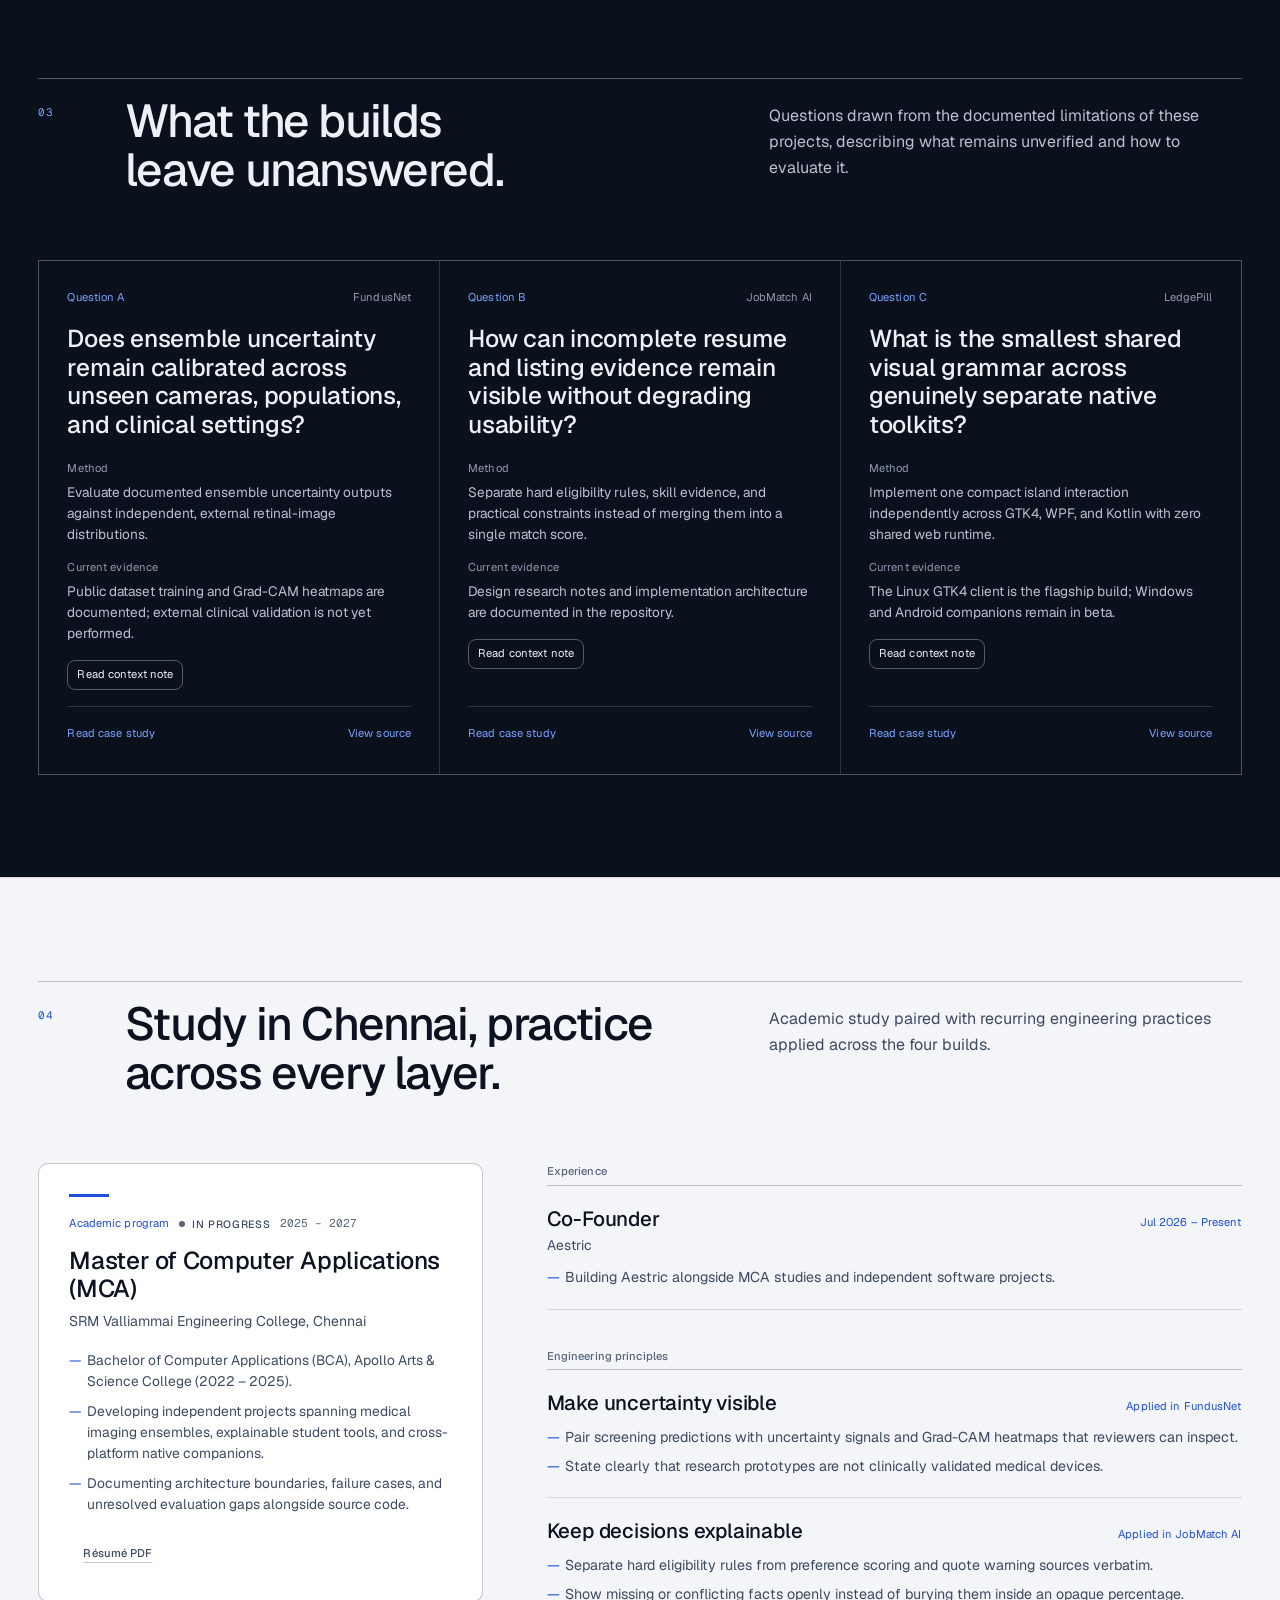
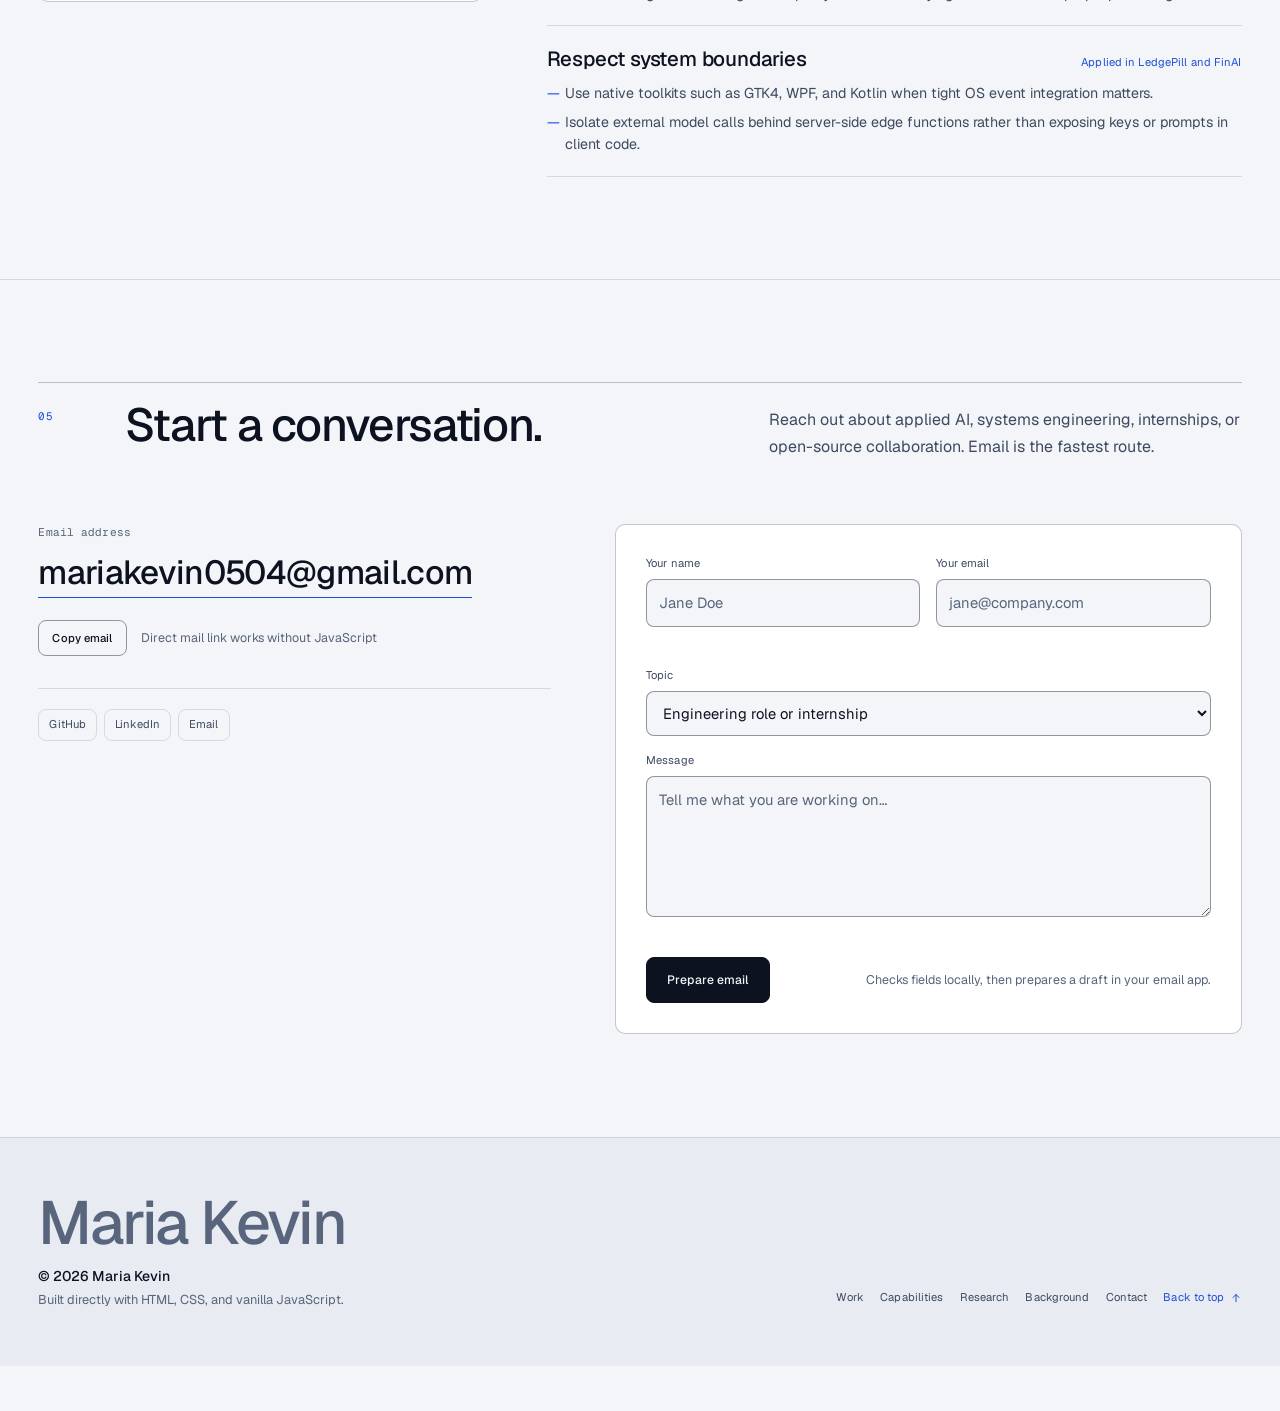
==== commit 8a2a56b9: "Refresh visual identity with cool palette and Geist typography" ====
--- a/index.html
+++ b/index.html
@@ -17,8 +17,8 @@
   <meta property="og:image:alt" content="Index / Dossier portfolio card for Maria Kevin, software developer: applied machine learning, explainable products, and native systems.">
   <meta name="twitter:card" content="summary_large_image">
   <meta name="color-scheme" content="light dark">
-  <meta name="theme-color" content="#f3eee4" media="(prefers-color-scheme: light)">
-  <meta name="theme-color" content="#0c0b09" media="(prefers-color-scheme: dark)">
+  <meta name="theme-color" content="#f3f5f8" media="(prefers-color-scheme: light)">
+  <meta name="theme-color" content="#0a0e15" media="(prefers-color-scheme: dark)">
   <meta name="twitter:title" content="Maria Kevin, Software developer">
   <meta name="twitter:description" content="Applied machine learning, explainable student tools, and native systems engineering.">
   <meta name="twitter:image" content="https://mariakevin.github.io/Portfolio/assets/og-card.png">
--- a/css/styles.css
+++ b/css/styles.css
@@ -1,64 +1,55 @@
 /* ==========================================================================
    MARIA KEVIN — PORTFOLIO
    "Index / Dossier" design system
-   Instrument Serif · Inter Tight · JetBrains Mono
-   Bone paper, ink, vermilion signal. Sharp Swiss grid. No build step.
+   Geist · Geist Mono
+   Cool fog paper, ink, cobalt signal. Sharp Swiss grid. No build step.
    ========================================================================== */
 
 /* --------------------------------------------------------------------------
    00. Fonts — self-hosted latin subsets, inlined so file:// and GitHub Pages
-   behave identically. Instrument Serif, Inter Tight, JetBrains Mono (OFL).
+   behave identically. Geist and Geist Mono (OFL).
    -------------------------------------------------------------------------- */
 @font-face {
-  font-family: "Instrument Serif";
+  font-family: "Geist";
   font-style: normal;
-  font-weight: 400;
-  font-display: block;
-  src: url("[data-uri]") format("woff2");
+  font-weight: 300 700;
+  font-display: optional;
+  src: url("[data-uri]") format("woff2");
   unicode-range: U+0000-00FF, U+0131, U+0152-0153, U+02BB-02BC, U+02C6, U+02DA,
     U+02DC, U+0304, U+0308, U+0329, U+2000-206F, U+20AC, U+2122, U+2191, U+2193,
     U+2212, U+2215, U+FEFF, U+FFFD;
 }
 
 @font-face {
-  font-family: "Inter Tight";
+  font-family: "Geist Mono";
   font-style: normal;
   font-weight: 400 600;
-  font-display: block;
-  src: url("[data-uri]") format("woff2");
+  font-display: optional;
+  src: url("[data-uri]") format("woff2");
   unicode-range: U+0000-00FF, U+0131, U+0152-0153, U+02BB-02BC, U+02C6, U+02DA,
     U+02DC, U+0304, U+0308, U+0329, U+2000-206F, U+20AC, U+2122, U+2191, U+2193,
     U+2212, U+2215, U+FEFF, U+FFFD;
 }
 
-@font-face {
-  font-family: "JetBrains Mono";
-  font-style: normal;
-  font-weight: 400 500;
-  font-display: block;
-  src: url("[data-uri]") format("woff2");
-  unicode-range: U+0000-00FF, U+0131, U+0152-0153, U+02BB-02BC, U+02C6, U+02DA,
-    U+02DC, U+0304, U+0308, U+0329, U+2000-206F, U+20AC, U+2122, U+2191, U+2193,
-    U+2212, U+2215, U+FEFF, U+FFFD;
-}
-
 /* Metric-matched local fallbacks: keep the first frame close to the webfont
    so the swap (font-display: block) does not reflow the hero. */
 @font-face {
-  font-family: "Instrument Serif Fallback";
-  src: local("Georgia"), local("Palatino Linotype"), local("Times New Roman");
-  size-adjust: 82.8%;
+  font-family: "Geist Fallback";
+  src: local("Arial"), local("Arimo"), local("Liberation Sans"),
+    local("Helvetica Neue"), local("Helvetica");
+  size-adjust: 105.6%;
   ascent-override: 100%;
   descent-override: 25%;
   line-gap-override: 0%;
 }
 
 @font-face {
-  font-family: "Inter Tight Fallback";
-  src: local("Arial"), local("Helvetica Neue"), local("Helvetica");
-  size-adjust: 97.5%;
-  ascent-override: 96%;
-  descent-override: 24%;
+  font-family: "Geist Mono Fallback";
+  src: local("DejaVu Sans Mono"), local("Menlo"), local("Consolas"),
+    local("Liberation Mono");
+  size-adjust: 100%;
+  ascent-override: 100%;
+  descent-override: 25%;
   line-gap-override: 0%;
 }
 
@@ -66,122 +57,132 @@
    01. Tokens
    -------------------------------------------------------------------------- */
 :root {
-  --font-display: "Instrument Serif", "Instrument Serif Fallback", "Iowan Old Style", "Palatino Linotype", Georgia, serif;
-  --font-sans: "Inter Tight", "Inter Tight Fallback", system-ui, -apple-system, BlinkMacSystemFont, "Segoe UI", sans-serif;
-  --font-mono: "JetBrains Mono", ui-monospace, SFMono-Regular, Menlo, Consolas, monospace;
+  --font-display: "Geist", "Geist Fallback", system-ui, -apple-system,
+    BlinkMacSystemFont, "Segoe UI", sans-serif;
+  --font-sans: "Geist", "Geist Fallback", system-ui, -apple-system,
+    BlinkMacSystemFont, "Segoe UI", sans-serif;
+  --font-mono: "Geist Mono", "Geist Mono Fallback", ui-monospace,
+    SFMono-Regular, Menlo, Consolas, monospace;
 
   --container-max: 1280px;
   --header-height: 66px;
-  --radius-sm: 2px;
+  --header-pill-top: 14px;
+  --radius-sm: 10px;
+  --radius-control: 8px;
+  --radius-surface: 10px;
+  --radius-pill: 999px;
 
   --ease: cubic-bezier(0.22, 0.75, 0.24, 1);
   --fast: 150ms var(--ease);
   --base: 300ms var(--ease);
   --slow: 620ms var(--ease);
 
-  --terminal-bg: #0b0a08;
-  --terminal-title: #14110d;
-  --terminal-input: #100e0b;
-  --terminal-text: #f3efe6;
-  --terminal-muted: #a89f8d;
-  --terminal-signal: #ff7a4c;
-  --terminal-warm: #e8b46a;
-  --terminal-success: #a8c48d;
-}
-
-/* Light — bone paper, warm ink, vermilion signal.
-   References: Swiss Style (red / black / grid), Newspaper (paper + signal red),
-   Warm Neutral (beige ramp), Vermilion (signal family). All text pairs meet
-   WCAG AA; the signal stays above 4.5:1 on paper, surface, and sunken wells. */
+  --terminal-bg: #0b0f16;
+  --terminal-title: #121826;
+  --terminal-input: #0e141f;
+  --terminal-text: #e6ecf5;
+  --terminal-muted: #93a0b5;
+  --terminal-signal: #7aa2ff;
+  --terminal-warm: #e8c07c;
+  --terminal-success: #8fd0b0;
+}
+
+/* Light — cool fog paper, white surfaces, cobalt signal.
+   All text pairs meet WCAG AA; the signal stays above 4.5:1 on paper,
+   surface, and sunken wells. */
 [data-theme="light"] {
-  --bg: #f3eee4;
-  --surface: #fcf8ef;
-  --surface-well: #e8e0d2;
-  --text: #16120d;
-  --text-2: #3f392f;
-  --text-3: #5f5747;
-  --border: rgba(22, 18, 13, 0.16);
-  --border-strong: rgba(22, 18, 13, 0.32);
-  --border-control: rgba(22, 18, 13, 0.48);
-  --accent: #b0300c;
-  --accent-hover: #8b2406;
-  --accent-soft: rgba(176, 48, 12, 0.10);
-  --on-accent: #fcf8ef;
-  --status-research: #234e8e;
-  --status-research-bg: rgba(35, 78, 142, 0.09);
-  --status-active: #17694a;
-  --status-active-bg: rgba(23, 105, 74, 0.09);
-  --status-done: #3e6a2f;
-  --status-done-bg: rgba(62, 106, 47, 0.09);
-  --status-beta: #8b4a0a;
-  --status-beta-bg: rgba(139, 74, 10, 0.10);
-  --danger: #a32b28;
-  --danger-soft: rgba(163, 43, 40, 0.08);
-  --success: #24653e;
-  --success-soft: rgba(36, 101, 62, 0.09);
-  --header-glass: rgba(252, 248, 239, 0.60);
-  --header-glass-strong: rgba(252, 248, 239, 0.84);
-  --header-edge: rgba(22, 18, 13, 0.10);
-  --header-sheen: rgba(255, 255, 255, 0.55);
-  --header-track: rgba(22, 18, 13, 0.045);
-  --header-hover: rgba(22, 18, 13, 0.06);
-  --shadow-header: 0 1px 0 rgba(255, 255, 255, 0.5) inset,
-    0 18px 40px -28px rgba(22, 18, 13, 0.55),
-    0 2px 8px -4px rgba(22, 18, 13, 0.12);
-  --backdrop: rgba(22, 18, 13, 0.55);
-  --grid-line: rgba(22, 18, 13, 0.07);
-  --heat-core: rgba(176, 48, 12, 0.22);
-  --heat-mid: rgba(214, 120, 70, 0.12);
-  --heat-fade: rgba(176, 48, 12, 0);
-  --shadow-node: 0 10px 22px -20px rgba(22, 18, 13, 0.75);
-  --shadow-subtle: 0 1px 0 rgba(22, 18, 13, 0.05), 0 24px 48px -36px rgba(22, 18, 13, 0.45);
-}
-
-/* Dark — warm near-black ink, bone text, aged pigments.
-   Status hues are desaturated toward print inks so they sit beside the
-   vermilion signal instead of reading as dashboard neon. */
+  --bg: #f3f5f8;
+  --surface: #ffffff;
+  --surface-well: #e8ecf2;
+  --text: #0c1220;
+  --text-2: #3d4a60;
+  --text-3: #58657c;
+  --border: rgba(12, 18, 32, 0.12);
+  --border-strong: rgba(12, 18, 32, 0.24);
+  --border-control: rgba(12, 18, 32, 0.42);
+  --accent: #1f4fd8;
+  --accent-hover: #173fb0;
+  --accent-soft: rgba(31, 79, 216, 0.10);
+  --on-accent: #ffffff;
+  --status-research: #1d4ed8;
+  --status-research-bg: rgba(29, 78, 216, 0.09);
+  --status-active: #0f766e;
+  --status-active-bg: rgba(15, 118, 110, 0.09);
+  --status-done: #2f6b3a;
+  --status-done-bg: rgba(47, 107, 58, 0.09);
+  --status-beta: #8a5a00;
+  --status-beta-bg: rgba(138, 90, 0, 0.09);
+  --danger: #b3261e;
+  --danger-soft: rgba(179, 38, 30, 0.08);
+  --success: #1f6b45;
+  --success-soft: rgba(31, 107, 69, 0.09);
+  --header-glass: rgba(255, 255, 255, 0.72);
+  --header-glass-strong: rgba(255, 255, 255, 0.90);
+  --header-edge: rgba(12, 18, 32, 0.10);
+  --header-sheen: rgba(255, 255, 255, 0.70);
+  --header-track: rgba(12, 18, 32, 0.045);
+  --header-hover: rgba(12, 18, 32, 0.06);
+  --shadow-header: 0 1px 0 rgba(255, 255, 255, 0.7) inset,
+    0 18px 40px -28px rgba(12, 18, 32, 0.45),
+    0 2px 8px -4px rgba(12, 18, 32, 0.10);
+  --backdrop: rgba(12, 18, 32, 0.55);
+  --grid-line: rgba(12, 18, 32, 0.07);
+  --heat-core: rgba(31, 79, 216, 0.20);
+  --heat-mid: rgba(114, 150, 255, 0.12);
+  --heat-fade: rgba(31, 79, 216, 0);
+  --shadow-node: 0 10px 22px -20px rgba(12, 18, 32, 0.55);
+  --shadow-subtle: 0 1px 0 rgba(12, 18, 32, 0.04),
+    0 24px 48px -36px rgba(12, 18, 32, 0.35);
+  --shadow-surface: 0 1px 2px rgba(12, 18, 32, 0.04),
+    0 16px 32px -28px rgba(12, 18, 32, 0.30);
+}
+
+/* Dark — cool near-black, cool light text, luminous cobalt. */
 [data-theme="dark"] {
-  --bg: #0c0b09;
-  --surface: #17140f;
-  --surface-well: #211d16;
-  --text: #f3efe6;
-  --text-2: #c9c3b4;
-  --text-3: #9a9282;
-  --border: rgba(243, 239, 230, 0.14);
-  --border-strong: rgba(243, 239, 230, 0.30);
-  --border-control: rgba(243, 239, 230, 0.44);
-  --accent: #ff7a4c;
-  --accent-hover: #ff9b78;
-  --accent-soft: rgba(255, 122, 76, 0.14);
-  --on-accent: #1a0d06;
-  --status-research: #9dbbe8;
-  --status-research-bg: rgba(157, 187, 232, 0.12);
-  --status-active: #86c7a6;
-  --status-active-bg: rgba(134, 199, 166, 0.12);
-  --status-done: #a8c48d;
-  --status-done-bg: rgba(168, 196, 141, 0.12);
-  --status-beta: #e3b277;
-  --status-beta-bg: rgba(227, 178, 119, 0.13);
-  --danger: #e59a92;
-  --danger-soft: rgba(229, 154, 146, 0.12);
-  --success: #8fc9a8;
-  --success-soft: rgba(143, 201, 168, 0.12);
-  --header-glass: rgba(23, 20, 15, 0.58);
-  --header-glass-strong: rgba(23, 20, 15, 0.86);
-  --header-edge: rgba(243, 239, 230, 0.10);
+  --bg: #0a0e15;
+  --surface: #111722;
+  --surface-well: #1a2330;
+  --text: #edf1f7;
+  --text-2: #b7c2d2;
+  --text-3: #8d9ab0;
+  --border: rgba(237, 241, 247, 0.14);
+  --border-strong: rgba(237, 241, 247, 0.30);
+  --border-control: rgba(237, 241, 247, 0.44);
+  --accent: #7aa2ff;
+  --accent-hover: #a3beff;
+  --accent-soft: rgba(122, 162, 255, 0.14);
+  --on-accent: #0a0e15;
+  --status-research: #9dbbff;
+  --status-research-bg: rgba(157, 187, 255, 0.12);
+  --status-active: #7fd1c4;
+  --status-active-bg: rgba(127, 209, 196, 0.12);
+  --status-done: #9ad2a8;
+  --status-done-bg: rgba(154, 210, 168, 0.12);
+  --status-beta: #e8c07c;
+  --status-beta-bg: rgba(232, 192, 124, 0.13);
+  --danger: #f0a6a0;
+  --danger-soft: rgba(240, 166, 160, 0.12);
+  --success: #8fd0b0;
+  --success-soft: rgba(143, 208, 176, 0.12);
+  --header-glass: rgba(17, 23, 34, 0.62);
+  --header-glass-strong: rgba(17, 23, 34, 0.90);
+  --header-edge: rgba(237, 241, 247, 0.10);
   --header-sheen: rgba(255, 255, 255, 0.06);
-  --header-track: rgba(243, 239, 230, 0.05);
-  --header-hover: rgba(243, 239, 230, 0.08);
+  --header-track: rgba(237, 241, 247, 0.05);
+  --header-hover: rgba(237, 241, 247, 0.08);
   --shadow-header: 0 1px 0 rgba(255, 255, 255, 0.06) inset,
     0 20px 44px -28px rgba(0, 0, 0, 0.9),
     0 2px 8px -4px rgba(0, 0, 0, 0.5);
   --backdrop: rgba(0, 0, 0, 0.72);
-  --grid-line: rgba(243, 239, 230, 0.06);
-  --heat-core: rgba(255, 122, 76, 0.26);
-  --heat-mid: rgba(255, 160, 110, 0.13);
-  --heat-fade: rgba(255, 122, 76, 0);
+  --grid-line: rgba(237, 241, 247, 0.06);
+  --heat-core: rgba(122, 162, 255, 0.24);
+  --heat-mid: rgba(163, 190, 255, 0.12);
+  --heat-fade: rgba(122, 162, 255, 0);
   --shadow-node: 0 16px 30px -20px rgba(0, 0, 0, 0.9);
-  --shadow-subtle: 0 1px 0 rgba(243, 239, 230, 0.04), 0 28px 52px -36px rgba(0, 0, 0, 0.75);
+  --shadow-subtle: 0 1px 0 rgba(237, 241, 247, 0.04),
+    0 28px 52px -36px rgba(0, 0, 0, 0.75);
+  --shadow-surface: 0 1px 2px rgba(0, 0, 0, 0.35),
+    0 18px 36px -28px rgba(0, 0, 0, 0.65);
 }
 
 /* --------------------------------------------------------------------------
@@ -223,13 +224,14 @@
   margin: 0;
   font-family: var(--font-sans);
   font-size: 16px;
-  line-height: 1.55;
+  line-height: 1.6;
   color: var(--text);
   background-color: var(--bg);
   -webkit-font-smoothing: antialiased;
   -moz-osx-font-smoothing: grayscale;
   transition: background-color var(--base), color var(--base);
   overflow-x: hidden;
+  overflow-x: clip;
 }
 
 h1, h2, h3, h4, p, ul, ol, figure {
@@ -297,10 +299,9 @@
   padding: 10px 16px;
   background: var(--accent);
   color: var(--on-accent);
-  font-family: var(--font-mono);
-  font-size: 0.7rem;
-  letter-spacing: 0.06em;
-  text-transform: uppercase;
+  font-family: var(--font-sans);
+  font-size: 0.7rem;
+  letter-spacing: 0.01em;
   transition: top var(--fast);
 }
 
@@ -336,62 +337,73 @@
    -------------------------------------------------------------------------- */
 .site-header {
   position: fixed;
-  top: 14px;
+  top: 0;
   left: 0;
   right: 0;
   z-index: 100;
-  width: min(calc(100% - clamp(20px, 4vw, 56px)), calc(var(--container-max) + 24px));
+  width: 100%;
   height: var(--header-height);
-  margin: 0 auto;
-  padding: 0 clamp(8px, 1vw, 12px);
-  border: 1px solid var(--header-edge);
-  border-radius: 999px;
-  background-color: var(--header-glass);
-  backdrop-filter: blur(16px) saturate(140%);
-  -webkit-backdrop-filter: blur(16px) saturate(140%);
-  box-shadow: 0 10px 30px -26px rgba(22, 18, 13, 0.45);
-  opacity: 0;
-  visibility: hidden;
-  transform: translateY(-14px);
-  pointer-events: none;
-  transition: background-color var(--base), border-color var(--base),
-    box-shadow var(--base), backdrop-filter var(--base),
-    opacity var(--base), transform var(--base), visibility 0s linear var(--base);
-}
-
+  margin: 0;
+  padding: 0;
+  border: 0;
+  background: transparent;
+  box-shadow: none;
+}
+
+/* Resting masthead: edge-to-edge and merged with the page. */
 .site-header::before {
   content: "";
   position: absolute;
   inset: 0;
-  border-radius: inherit;
-  background: linear-gradient(180deg, var(--header-sheen), transparent 52%);
-  opacity: 0.9;
+  background: var(--bg);
+  border-bottom: 1px solid var(--border);
+  opacity: 1;
   pointer-events: none;
-}
-
-.site-header.is-scrolled {
+  transition: opacity 200ms var(--ease);
+}
+
+/* Scrolled state: a floating capsule sits behind the same header content. */
+.site-header::after {
+  content: "";
+  position: absolute;
+  top: var(--header-pill-top);
+  left: 50%;
+  width: min(calc(100% - 24px), calc(var(--container-max) + 24px));
+  height: 100%;
+  border: 1px solid var(--border);
+  border-radius: 999px;
   background-color: var(--header-glass-strong);
-  border-color: var(--border);
+  background-image: linear-gradient(180deg, var(--header-sheen), transparent 52%);
+  box-shadow: var(--shadow-header);
   backdrop-filter: blur(22px) saturate(170%);
   -webkit-backdrop-filter: blur(22px) saturate(170%);
-  box-shadow: var(--shadow-header);
+  opacity: 0;
+  visibility: hidden;
+  transform: translate(-50%, 6px) scale(0.985);
+  transform-origin: 50% 0;
+  pointer-events: none;
+  transition: opacity 200ms var(--ease), transform 340ms var(--ease),
+    visibility 0s linear 340ms;
+}
+
+.site-header.is-scrolled {
+  pointer-events: none;
+}
+
+.site-header.is-scrolled::before {
+  opacity: 0;
+}
+
+.site-header.is-scrolled::after {
   opacity: 1;
   visibility: visible;
-  transform: none;
-  pointer-events: auto;
-  transition-delay: 0s;
-}
-
-/* Without JavaScript the pill cannot detect scroll, so show it at the top. */
-.no-js .site-header {
-  position: relative;
-  top: auto;
-  left: auto;
-  right: auto;
-  margin: 16px auto 0;
-  opacity: 1;
-  visibility: visible;
-  transform: none;
+  transform: translate(-50%, 0) scale(1);
+  transition: opacity 180ms var(--ease), transform 360ms var(--ease),
+    visibility 0s;
+}
+
+.header-inner,
+.mobile-nav {
   pointer-events: auto;
 }
 
@@ -400,6 +412,10 @@
   display: none;
 }
 
+.no-js .primary-nav {
+  margin-inline: auto;
+}
+
 .no-js .contact-form {
   display: none;
 }
@@ -410,19 +426,26 @@
 }
 
 @supports not ((backdrop-filter: blur(1px)) or (-webkit-backdrop-filter: blur(1px))) {
-  .site-header,
-  .site-header.is-scrolled {
+  .site-header.is-scrolled::after {
     background-color: var(--surface);
   }
 }
 
 .header-inner {
   position: relative;
+  z-index: 1;
   height: 100%;
+  width: min(calc(100% - clamp(36px, 6vw, 96px)), var(--container-max));
+  margin-inline: auto;
   display: flex;
   align-items: center;
   justify-content: space-between;
   gap: 20px;
+  transition: transform 360ms var(--ease);
+}
+
+.site-header.is-scrolled .header-inner {
+  transform: translateY(var(--header-pill-top));
 }
 
 .brand {
@@ -443,9 +466,9 @@
   border-radius: 999px;
   background: var(--accent);
   color: var(--on-accent);
-  font-family: var(--font-mono);
-  font-size: 0.7rem;
-  font-weight: 500;
+  font-family: var(--font-sans);
+  font-size: 0.7rem;
+  font-weight: 600;
   letter-spacing: 0.02em;
   transition: transform var(--base);
 }
@@ -471,10 +494,10 @@
 
 .brand-role {
   margin-top: 4px;
-  font-family: var(--font-mono);
-  font-size: 0.7rem;
-  letter-spacing: 0.12em;
-  text-transform: uppercase;
+  font-family: var(--font-sans);
+  font-weight: 500;
+  font-size: 0.66rem;
+  letter-spacing: 0.02em;
   color: var(--text-3);
   white-space: nowrap;
 }
@@ -497,21 +520,20 @@
   gap: 6px;
   padding: 7px 12px;
   border-radius: 999px;
-  font-family: var(--font-mono);
-  font-size: 0.68rem;
-  font-weight: 400;
-  letter-spacing: 0.1em;
-  text-transform: uppercase;
+  font-family: var(--font-sans);
+  font-size: 0.78rem;
+  font-weight: 500;
+  letter-spacing: 0.005em;
   color: var(--text-2);
   white-space: nowrap;
   transition: color var(--fast), background-color var(--fast);
 }
 
 .nav-num {
-  font-size: 0.62rem;
+  font-family: var(--font-mono);
+  font-size: 0.65rem;
   color: var(--text-3);
-  opacity: 0.7;
-  transition: color var(--fast), opacity var(--fast);
+  transition: color var(--fast);
 }
 
 .nav-link:hover {
@@ -527,7 +549,6 @@
 .nav-link:hover .nav-num,
 .nav-link.is-active .nav-num {
   color: var(--accent);
-  opacity: 1;
 }
 
 .header-actions {
@@ -565,10 +586,9 @@
 .btn-utility {
   gap: 8px;
   padding: 0 12px;
-  font-family: var(--font-mono);
-  font-size: 0.7rem;
-  letter-spacing: 0.07em;
-  text-transform: uppercase;
+  font-family: var(--font-sans);
+  font-size: 0.72rem;
+  letter-spacing: 0.01em;
   white-space: nowrap;
 }
 
@@ -595,7 +615,7 @@
   border: 1px solid var(--border-strong);
   color: var(--accent);
   font-size: 0.7rem;
-  letter-spacing: 0.04em;
+  letter-spacing: 0.01em;
 }
 
 .scroll-progress {
@@ -640,13 +660,17 @@
 .mobile-nav {
   position: absolute;
   top: calc(100% + 8px);
-  left: 0;
-  right: 0;
+  left: 12px;
+  right: 12px;
   padding: 8px 12px 14px;
   border: 1px solid var(--header-edge);
-  border-radius: 22px;
+  border-radius: 14px;
   background-color: var(--surface);
   box-shadow: var(--shadow-header);
+}
+
+.site-header.is-scrolled .mobile-nav {
+  top: calc(100% + var(--header-pill-top) + 8px);
 }
 
 .mobile-nav-list {
@@ -662,13 +686,14 @@
   padding: 14px 2px;
   border-bottom: 1px solid var(--border);
   font-family: var(--font-display);
-  font-size: 1.6rem;
-  line-height: 1;
+  font-weight: 500;
+  font-size: 1.35rem;
+  line-height: 1.1;
   color: var(--text);
 }
 
 .mobile-nav-link span {
-  font-family: var(--font-mono);
+  font-family: var(--font-sans);
   font-size: 0.7rem;
   color: var(--accent);
 }
@@ -688,13 +713,12 @@
   gap: 10px;
   min-height: 46px;
   padding: 12px 20px;
-  border-radius: var(--radius-sm);
+  border-radius: var(--radius-control);
   border: 1px solid transparent;
-  font-family: var(--font-mono);
-  font-size: 0.7rem;
+  font-family: var(--font-sans);
+  font-size: 0.76rem;
   font-weight: 500;
-  letter-spacing: 0.09em;
-  text-transform: uppercase;
+  letter-spacing: 0.01em;
   line-height: 1.2;
   cursor: pointer;
   transition: background-color var(--fast), color var(--fast), border-color var(--fast);
@@ -770,28 +794,27 @@
 .chip {
   display: inline-flex;
   align-items: center;
-  padding: 3px 7px;
+  padding: 4px 9px;
   border: 1px solid var(--border);
-  border-radius: 1px;
-  background: transparent;
-  font-family: var(--font-mono);
-  font-size: 0.7rem;
-  letter-spacing: 0.02em;
+  border-radius: var(--radius-control);
+  background: var(--surface);
+  font-family: var(--font-sans);
+  font-size: 0.68rem;
+  letter-spacing: 0.01em;
   color: var(--text-2);
 }
 
 .status-badge {
   display: inline-flex;
   align-items: center;
-  gap: 6px;
-  padding: 3px 8px;
-  border-radius: 1px;
-  border: 1px solid var(--border);
+  gap: 7px;
+  padding: 0;
+  border: 0;
   background: transparent;
-  font-family: var(--font-mono);
-  font-size: 0.7rem;
-  font-weight: 400;
-  letter-spacing: 0.04em;
+  font-family: var(--font-sans);
+  font-size: 0.66rem;
+  font-weight: 500;
+  letter-spacing: 0.06em;
   text-transform: uppercase;
   color: var(--text-2);
   white-space: nowrap;
@@ -799,47 +822,28 @@
 
 .status-badge::before {
   content: "";
-  width: 5px;
-  height: 5px;
+  width: 6px;
+  height: 6px;
   border-radius: 50%;
-  background: currentColor;
-}
-
-.status-badge[data-status="research"] {
-  background: var(--status-research-bg);
-  border-color: transparent;
-  color: var(--status-research);
-}
-
-.status-badge[data-status="active"] {
-  background: var(--status-active-bg);
-  border-color: transparent;
-  color: var(--status-active);
-}
-
-.status-badge[data-status="completed"] {
-  background: var(--status-done-bg);
-  border-color: transparent;
-  color: var(--status-done);
-}
-
-.status-badge[data-status="beta"] {
-  background: var(--status-beta-bg);
-  border-color: transparent;
-  color: var(--status-beta);
-}
+  background: var(--text-3);
+}
+
+.status-badge[data-status="research"]::before { background: var(--status-research); }
+.status-badge[data-status="active"]::before { background: var(--status-active); }
+.status-badge[data-status="completed"]::before { background: var(--status-done); }
+.status-badge[data-status="beta"]::before { background: var(--status-beta); }
 
 /* --------------------------------------------------------------------------
    05. Hero
    -------------------------------------------------------------------------- */
 .hero {
-  padding-top: clamp(40px, 6vw, 78px);
+  padding-top: calc(var(--header-height) + clamp(18px, 3vw, 36px));
   padding-bottom: 0;
 }
 
 .hero-grid {
   display: grid;
-  grid-template-columns: minmax(0, 1.12fr) minmax(340px, 0.88fr);
+  grid-template-columns: minmax(0, 1.06fr) minmax(380px, 0.94fr);
   align-items: center;
   gap: clamp(32px, 5vw, 72px);
 }
@@ -849,7 +853,7 @@
   align-items: baseline;
   gap: 9px;
   margin: 0 0 30px;
-  font-family: var(--font-mono);
+  font-family: var(--font-sans);
   font-size: 0.75rem;
   line-height: 1.5;
   letter-spacing: 0.01em;
@@ -871,13 +875,14 @@
 
 .hero-title {
   margin: 0 0 26px;
-  max-width: 15ch;
+  /* em (not ch) so the fallback face cannot resize the measure before the webfont loads */
+  max-width: 10em;
   font-family: var(--font-display);
-  font-size: clamp(3rem, 6.6vw, 5.9rem);
-  font-weight: 400;
-  line-height: 0.94;
-  letter-spacing: -0.025em;
-  text-wrap: balance;
+  font-size: clamp(2.5rem, 4.95vw, 4rem);
+  font-weight: 500;
+  line-height: 1.04;
+  letter-spacing: -0.035em;
+  text-wrap: pretty;
 }
 
 .hero-subtitle {
@@ -901,7 +906,7 @@
   border: 1px solid var(--border-strong);
   border-radius: var(--radius-sm);
   background: var(--surface);
-  box-shadow: var(--shadow-subtle);
+  box-shadow: var(--shadow-surface);
   overflow: hidden;
 }
 
@@ -912,10 +917,9 @@
   gap: 12px;
   padding: 11px 14px;
   border-bottom: 1px solid var(--border);
-  font-family: var(--font-mono);
-  font-size: 0.7rem;
-  letter-spacing: 0.06em;
-  text-transform: uppercase;
+  font-family: var(--font-sans);
+  font-size: 0.7rem;
+  letter-spacing: 0.01em;
 }
 
 .plate-title {
@@ -983,7 +987,7 @@
 }
 
 .plate-canvas.is-3d .plate-viewport {
-  aspect-ratio: 1.48;
+  aspect-ratio: 1.36;
 }
 
 .plate-3d {
@@ -1134,22 +1138,22 @@
   right: 9px;
   font-family: var(--font-mono);
   font-size: 0.7rem;
-  letter-spacing: 0.04em;
+  letter-spacing: 0.01em;
   color: var(--text-3);
 }
 
 .node-kicker {
-  font-family: var(--font-mono);
-  font-size: 0.7rem;
-  letter-spacing: 0.07em;
-  text-transform: uppercase;
+  font-family: var(--font-sans);
+  font-size: 0.7rem;
+  letter-spacing: 0.01em;
   color: var(--accent);
 }
 
 .node-label {
   margin-top: 3px;
   font-family: var(--font-display);
-  font-size: 1.06rem;
+  font-weight: 500;
+  font-size: 0.98rem;
   line-height: 1.02;
   color: var(--text);
 }
@@ -1157,7 +1161,7 @@
 .node-sub {
   margin-top: 4px;
   padding-right: 4px;
-  font-family: var(--font-mono);
+  font-family: var(--font-sans);
   font-size: 0.7rem;
   line-height: 1.3;
   color: var(--text-3);
@@ -1178,23 +1182,21 @@
 }
 
 .plate-readout-tag {
-  font-family: var(--font-mono);
+  font-family: var(--font-sans);
   font-size: 0.7rem;
   font-weight: 500;
-  letter-spacing: 0.05em;
-  text-transform: uppercase;
+  letter-spacing: 0.01em;
   color: var(--accent);
 }
 
 .plate-readout-link {
   padding: 3px 8px;
   border: 1px solid var(--border-strong);
-  border-radius: 1px;
+  border-radius: var(--radius-control);
   background: transparent;
-  font-family: var(--font-mono);
-  font-size: 0.7rem;
-  letter-spacing: 0.05em;
-  text-transform: uppercase;
+  font-family: var(--font-sans);
+  font-size: 0.7rem;
+  letter-spacing: 0.01em;
   color: var(--text);
   cursor: pointer;
   transition: border-color var(--fast), color var(--fast), background-color var(--fast);
@@ -1236,10 +1238,9 @@
 .summary-label {
   display: block;
   margin-bottom: 6px;
-  font-family: var(--font-mono);
-  font-size: 0.7rem;
-  letter-spacing: 0.13em;
-  text-transform: uppercase;
+  font-family: var(--font-sans);
+  font-size: 0.68rem;
+  letter-spacing: 0.01em;
   color: var(--text-3);
 }
 
@@ -1289,10 +1290,9 @@
   gap: 14px;
   padding-top: 11px;
   padding-bottom: 11px;
-  font-family: var(--font-mono);
-  font-size: 0.7rem;
-  letter-spacing: 0.14em;
-  text-transform: uppercase;
+  font-family: var(--font-sans);
+  font-size: 0.7rem;
+  letter-spacing: 0.01em;
   color: var(--text-3);
 }
 
@@ -1320,18 +1320,18 @@
 .section-index {
   padding-top: 7px;
   font-family: var(--font-mono);
-  font-size: 0.7rem;
-  letter-spacing: 0.1em;
+  font-size: 0.68rem;
+  letter-spacing: 0.06em;
   color: var(--accent);
 }
 
 .section-title {
   margin: 0;
   font-family: var(--font-display);
-  font-size: clamp(2.2rem, 4.4vw, 3.8rem);
-  font-weight: 400;
-  line-height: 0.98;
-  letter-spacing: -0.02em;
+  font-size: clamp(1.9rem, 3.6vw, 3rem);
+  font-weight: 500;
+  line-height: 1.08;
+  letter-spacing: -0.03em;
   text-wrap: balance;
 }
 
@@ -1339,8 +1339,8 @@
   max-width: 54ch;
   margin: 0;
   padding-top: 6px;
-  font-size: 0.96rem;
-  line-height: 1.6;
+  font-size: 1rem;
+  line-height: 1.65;
   color: var(--text-2);
   text-wrap: pretty;
 }
@@ -1366,12 +1366,12 @@
 
 .filter-btn {
   padding: 7px 11px;
-  border-radius: 1px;
+  border-radius: var(--radius-control);
   border: 1px solid var(--border);
   background: transparent;
-  font-family: var(--font-mono);
-  font-size: 0.7rem;
-  letter-spacing: 0.05em;
+  font-family: var(--font-sans);
+  font-size: 0.68rem;
+  letter-spacing: 0.03em;
   text-transform: uppercase;
   color: var(--text-2);
   cursor: pointer;
@@ -1391,8 +1391,7 @@
 
 .work-count {
   font-size: 0.7rem;
-  letter-spacing: 0.06em;
-  text-transform: uppercase;
+  letter-spacing: 0.01em;
   color: var(--text-3);
 }
 
@@ -1455,9 +1454,9 @@
   position: absolute;
   top: 24px;
   right: 14px;
-  font-family: var(--font-mono);
-  font-size: 0.7rem;
-  letter-spacing: 0.05em;
+  font-family: var(--font-sans);
+  font-size: 0.7rem;
+  letter-spacing: 0.01em;
   color: var(--text-3);
   transition: color var(--fast);
 }
@@ -1500,17 +1499,16 @@
 
 .row-title {
   font-family: var(--font-display);
-  font-size: clamp(1.7rem, 2.6vw, 2.3rem);
-  font-weight: 400;
-  line-height: 1;
+  font-size: clamp(1.35rem, 2vw, 1.8rem);
+  font-weight: 500;
+  line-height: 1.12;
   letter-spacing: -0.02em;
 }
 
 .row-tagline {
-  font-family: var(--font-mono);
-  font-size: 0.7rem;
-  letter-spacing: 0.08em;
-  text-transform: uppercase;
+  font-family: var(--font-sans);
+  font-size: 0.7rem;
+  letter-spacing: 0.01em;
   color: var(--text-3);
 }
 
@@ -1532,25 +1530,23 @@
 }
 
 .row-category {
-  font-family: var(--font-mono);
-  font-size: 0.7rem;
-  letter-spacing: 0.07em;
-  text-transform: uppercase;
+  font-family: var(--font-sans);
+  font-size: 0.7rem;
+  letter-spacing: 0.01em;
   color: var(--text-3);
 }
 
 .row-year {
-  font-family: var(--font-mono);
+  font-family: var(--font-sans);
   font-size: 0.7rem;
   color: var(--text-3);
 }
 
 .row-action-hint {
   margin-left: auto;
-  font-family: var(--font-mono);
-  font-size: 0.7rem;
-  letter-spacing: 0.08em;
-  text-transform: uppercase;
+  font-family: var(--font-sans);
+  font-size: 0.7rem;
+  letter-spacing: 0.01em;
   color: var(--accent);
 }
 
@@ -1569,7 +1565,7 @@
   border: 1px solid var(--border-strong);
   border-radius: var(--radius-sm);
   background: var(--surface);
-  box-shadow: var(--shadow-subtle);
+  box-shadow: var(--shadow-surface);
 }
 
 .preview-rule {
@@ -1597,17 +1593,16 @@
 
 .preview-category {
   font-size: 0.7rem;
-  letter-spacing: 0.09em;
-  text-transform: uppercase;
+  letter-spacing: 0.01em;
   color: var(--text-3);
 }
 
 .preview-title {
   margin: 0 0 12px;
   font-family: var(--font-display);
-  font-size: clamp(1.7rem, 2.4vw, 2.2rem);
-  font-weight: 400;
-  line-height: 1;
+  font-size: clamp(1.35rem, 1.9vw, 1.75rem);
+  font-weight: 500;
+  line-height: 1.12;
   letter-spacing: -0.015em;
 }
 
@@ -1622,8 +1617,7 @@
   margin-bottom: 8px;
   font-size: 0.7rem;
   font-weight: 500;
-  letter-spacing: 0.13em;
-  text-transform: uppercase;
+  letter-spacing: 0.01em;
   color: var(--text-3);
 }
 
@@ -1688,9 +1682,9 @@
 .obs-title {
   margin: 0 0 16px;
   font-family: var(--font-display);
-  font-size: clamp(1.7rem, 2.6vw, 2.3rem);
-  font-weight: 400;
-  line-height: 1.05;
+  font-size: clamp(1.35rem, 2vw, 1.8rem);
+  font-weight: 500;
+  line-height: 1.12;
   letter-spacing: -0.015em;
 }
 
@@ -1712,8 +1706,7 @@
 .obs-cli-label {
   margin-bottom: 10px;
   font-size: 0.7rem;
-  letter-spacing: 0.11em;
-  text-transform: uppercase;
+  letter-spacing: 0.01em;
   color: var(--text-3);
 }
 
@@ -1725,11 +1718,11 @@
 
 .cli-chip {
   padding: 6px 10px;
-  border-radius: 1px;
+  border-radius: var(--radius-control);
   border: 1px solid var(--border-strong);
   background: transparent;
   color: var(--text-2);
-  font-family: var(--font-mono);
+  font-family: var(--font-sans);
   font-size: 0.7rem;
   cursor: pointer;
   transition: border-color var(--fast), color var(--fast), background-color var(--fast);
@@ -1774,12 +1767,11 @@
 
 .graph-reset {
   padding: 5px 9px;
-  border-radius: 1px;
+  border-radius: var(--radius-control);
   border: 1px solid var(--border-strong);
   background: transparent;
   font-size: 0.7rem;
-  letter-spacing: 0.06em;
-  text-transform: uppercase;
+  letter-spacing: 0.01em;
   color: var(--accent);
   cursor: pointer;
   white-space: nowrap;
@@ -1812,10 +1804,9 @@
 
 .stack-group-name {
   padding-top: 5px;
-  font-family: var(--font-mono);
-  font-size: 0.7rem;
-  letter-spacing: 0.08em;
-  text-transform: uppercase;
+  font-family: var(--font-sans);
+  font-size: 0.7rem;
+  letter-spacing: 0.01em;
   color: var(--text-3);
 }
 
@@ -1824,10 +1815,10 @@
   align-items: center;
   gap: 4px;
   padding: 4px 8px;
-  border-radius: 1px;
+  border-radius: var(--radius-control);
   border: 1px solid var(--border);
   background: transparent;
-  font-family: var(--font-mono);
+  font-family: var(--font-sans);
   font-size: 0.7rem;
   color: var(--text-2);
   cursor: pointer;
@@ -1857,7 +1848,11 @@
 
 .evidence-chip-count {
   font-size: 0.7rem;
-  opacity: 0.72;
+  opacity: 0.85;
+}
+
+.evidence-chip.is-selected .evidence-chip-count {
+  opacity: 1;
 }
 
 .evidence-targets {
@@ -1876,8 +1871,7 @@
   margin: 0 0 10px;
   font-size: 0.7rem;
   font-weight: 500;
-  letter-spacing: 0.11em;
-  text-transform: uppercase;
+  letter-spacing: 0.01em;
   color: var(--text-3);
 }
 
@@ -1890,7 +1884,7 @@
   display: grid;
   grid-template-columns: minmax(0, 1fr) auto;
   align-items: stretch;
-  border-radius: 1px;
+  border-radius: var(--radius-control);
   border: 1px solid var(--border);
   background: transparent;
   transition: border-color var(--fast), background-color var(--fast), opacity var(--fast);
@@ -1929,10 +1923,9 @@
   border: 0;
   border-left: 1px solid var(--border);
   background: transparent;
-  font-family: var(--font-mono);
-  font-size: 0.7rem;
-  letter-spacing: 0.05em;
-  text-transform: uppercase;
+  font-family: var(--font-sans);
+  font-size: 0.7rem;
+  letter-spacing: 0.01em;
   color: var(--accent);
   cursor: pointer;
 }
@@ -1947,7 +1940,7 @@
   gap: 4px;
   width: 100%;
   padding: 10px;
-  border-radius: 1px;
+  border-radius: var(--radius-surface);
   border: 1px solid var(--border);
   background: transparent;
   color: inherit;
@@ -1979,10 +1972,9 @@
   align-items: center;
   justify-content: space-between;
   gap: 8px;
-  font-family: var(--font-mono);
+  font-family: var(--font-sans);
   font-size: 0.7rem;
   letter-spacing: 0.03em;
-  text-transform: uppercase;
   color: var(--text-3);
 }
 
@@ -1994,22 +1986,30 @@
    09. Open Research (inverted dossier spread)
    -------------------------------------------------------------------------- */
 .section-inverse {
-  --bg: #16120d;
-  --surface: rgba(243, 239, 230, 0.055);
-  --surface-well: rgba(243, 239, 230, 0.08);
-  --text: #f3efe6;
-  --text-2: #c9c3b4;
-  --text-3: #a29a88;
-  --border: rgba(243, 239, 230, 0.16);
-  --border-strong: rgba(243, 239, 230, 0.32);
-  --border-control: rgba(243, 239, 230, 0.46);
-  --accent: #ff7a4c;
-  --accent-hover: #ff9b78;
-  --accent-soft: rgba(255, 122, 76, 0.14);
-  --on-accent: #1a0d06;
+  --bg: #0b111c;
+  --surface: rgba(237, 241, 247, 0.055);
+  --surface-well: rgba(237, 241, 247, 0.08);
+  --text: #edf1f7;
+  --text-2: #b7c2d2;
+  --text-3: #8d9ab0;
+  --border: rgba(237, 241, 247, 0.16);
+  --border-strong: rgba(237, 241, 247, 0.32);
+  --border-control: rgba(237, 241, 247, 0.46);
+  --accent: #7aa2ff;
+  --accent-hover: #a3beff;
+  --accent-soft: rgba(122, 162, 255, 0.14);
+  --on-accent: #0a0e15;
+  --status-research: #9dbbff;
+  --status-active: #7fd1c4;
+  --status-done: #9ad2a8;
+  --status-beta: #e8c07c;
   background: var(--bg);
   color: var(--text);
   border-top-color: transparent;
+}
+
+[data-theme="dark"] .section-inverse {
+  --bg: #0f1725;
 }
 
 .section-inverse .section-index {
@@ -2052,10 +2052,9 @@
   justify-content: space-between;
   gap: 10px;
   margin-bottom: 18px;
-  font-family: var(--font-mono);
-  font-size: 0.7rem;
-  letter-spacing: 0.07em;
-  text-transform: uppercase;
+  font-family: var(--font-sans);
+  font-size: 0.7rem;
+  letter-spacing: 0.01em;
 }
 
 .research-index {
@@ -2069,9 +2068,9 @@
 .research-question {
   margin: 0 0 20px;
   font-family: var(--font-display);
-  font-size: clamp(1.45rem, 2.1vw, 1.85rem);
-  font-weight: 400;
-  line-height: 1.08;
+  font-size: clamp(1.25rem, 1.9vw, 1.55rem);
+  font-weight: 500;
+  line-height: 1.18;
   letter-spacing: -0.01em;
 }
 
@@ -2082,10 +2081,9 @@
 .research-label {
   display: block;
   margin-bottom: 4px;
-  font-family: var(--font-mono);
-  font-size: 0.7rem;
-  letter-spacing: 0.11em;
-  text-transform: uppercase;
+  font-family: var(--font-sans);
+  font-size: 0.7rem;
+  letter-spacing: 0.01em;
   color: var(--text-3);
 }
 
@@ -2102,13 +2100,12 @@
 
 .research-note-btn {
   padding: 5px 9px;
-  border-radius: 1px;
+  border-radius: var(--radius-control);
   border: 1px solid var(--border-strong);
   background: transparent;
-  font-family: var(--font-mono);
-  font-size: 0.7rem;
-  letter-spacing: 0.05em;
-  text-transform: uppercase;
+  font-family: var(--font-sans);
+  font-size: 0.7rem;
+  letter-spacing: 0.01em;
   color: var(--text);
   cursor: pointer;
   transition: border-color var(--fast), color var(--fast);
@@ -2147,10 +2144,9 @@
   padding: 0;
   border: 0;
   background: none;
-  font-family: var(--font-mono);
-  font-size: 0.7rem;
-  letter-spacing: 0.06em;
-  text-transform: uppercase;
+  font-family: var(--font-sans);
+  font-size: 0.7rem;
+  letter-spacing: 0.01em;
   color: var(--accent);
   cursor: pointer;
 }
@@ -2198,10 +2194,9 @@
 }
 
 .edu-kicker {
-  font-family: var(--font-mono);
-  font-size: 0.7rem;
-  letter-spacing: 0.1em;
-  text-transform: uppercase;
+  font-family: var(--font-sans);
+  font-size: 0.7rem;
+  letter-spacing: 0.01em;
   color: var(--accent);
 }
 
@@ -2214,9 +2209,9 @@
 .edu-degree {
   margin: 0 0 8px;
   font-family: var(--font-display);
-  font-size: clamp(1.5rem, 2.2vw, 1.9rem);
-  font-weight: 400;
-  line-height: 1.05;
+  font-size: clamp(1.3rem, 1.9vw, 1.6rem);
+  font-weight: 500;
+  line-height: 1.15;
   letter-spacing: -0.015em;
 }
 
@@ -2263,11 +2258,10 @@
 
 .practice-group-label {
   margin: 0 0 4px;
-  font-family: var(--font-mono);
+  font-family: var(--font-sans);
   font-size: 0.7rem;
   font-weight: 500;
-  letter-spacing: 0.12em;
-  text-transform: uppercase;
+  letter-spacing: 0.01em;
   color: var(--text-3);
 }
 
@@ -2298,9 +2292,9 @@
 .experience-role,
 .principle-title {
   font-family: var(--font-display);
-  font-size: clamp(1.25rem, 1.9vw, 1.55rem);
-  font-weight: 400;
-  line-height: 1.1;
+  font-size: clamp(1.1rem, 1.6vw, 1.3rem);
+  font-weight: 500;
+  line-height: 1.22;
   letter-spacing: -0.01em;
 }
 
@@ -2312,10 +2306,9 @@
 
 .experience-period,
 .principle-context {
-  font-family: var(--font-mono);
-  font-size: 0.7rem;
-  letter-spacing: 0.06em;
-  text-transform: uppercase;
+  font-family: var(--font-sans);
+  font-size: 0.7rem;
+  letter-spacing: 0.01em;
   color: var(--accent);
 }
 
@@ -2359,8 +2352,7 @@
   display: block;
   margin-bottom: 12px;
   font-size: 0.7rem;
-  letter-spacing: 0.13em;
-  text-transform: uppercase;
+  letter-spacing: 0.01em;
   color: var(--text-3);
 }
 
@@ -2370,9 +2362,9 @@
   padding-bottom: 6px;
   border-bottom: 1px solid var(--accent);
   font-family: var(--font-display);
-  font-size: clamp(1.5rem, 3.2vw, 2.6rem);
-  font-weight: 400;
-  line-height: 1.05;
+  font-size: clamp(1.35rem, 2.6vw, 2.1rem);
+  font-weight: 500;
+  line-height: 1.12;
   letter-spacing: -0.02em;
   word-break: break-word;
   transition: color var(--fast);
@@ -2417,13 +2409,12 @@
   display: inline-flex;
   align-items: center;
   padding: 6px 10px;
-  border-radius: 1px;
+  border-radius: var(--radius-control);
   border: 1px solid var(--border);
   background: transparent;
-  font-family: var(--font-mono);
-  font-size: 0.7rem;
-  letter-spacing: 0.05em;
-  text-transform: uppercase;
+  font-family: var(--font-sans);
+  font-size: 0.7rem;
+  letter-spacing: 0.01em;
   color: var(--text-2);
   transition: border-color var(--fast), color var(--fast);
 }
@@ -2454,10 +2445,9 @@
 }
 
 .form-field label {
-  font-family: var(--font-mono);
-  font-size: 0.7rem;
-  letter-spacing: 0.09em;
-  text-transform: uppercase;
+  font-family: var(--font-sans);
+  font-size: 0.7rem;
+  letter-spacing: 0.01em;
   color: var(--text-2);
 }
 
@@ -2467,7 +2457,7 @@
   width: 100%;
   padding: 11px 12px;
   border: 1px solid var(--border-control);
-  border-radius: 1px;
+  border-radius: var(--radius-control);
   background: var(--bg);
   color: var(--text);
   font-size: 0.92rem;
@@ -2554,12 +2544,11 @@
 .footer-wordmark {
   margin: 0 0 14px;
   font-family: var(--font-display);
-  font-size: clamp(2.6rem, 6vw, 4.6rem);
-  font-weight: 400;
-  line-height: 0.86;
+  font-size: clamp(2.2rem, 5vw, 3.8rem);
+  font-weight: 500;
+  line-height: 0.95;
   letter-spacing: -0.03em;
   color: var(--text-3);
-  opacity: 0.85;
 }
 
 .footer-copy {
@@ -2579,10 +2568,9 @@
   flex-wrap: wrap;
   align-items: center;
   gap: 16px;
-  font-family: var(--font-mono);
-  font-size: 0.7rem;
-  letter-spacing: 0.06em;
-  text-transform: uppercase;
+  font-family: var(--font-sans);
+  font-size: 0.7rem;
+  letter-spacing: 0.01em;
   color: var(--text-2);
 }
 
@@ -2675,7 +2663,7 @@
   border: 1px solid var(--border-strong);
   border-radius: var(--radius-sm);
   background: var(--surface);
-  box-shadow: 0 48px 96px -48px rgba(0, 0, 0, 0.55);
+  box-shadow: 0 32px 80px -32px rgba(12, 18, 32, 0.45);
 }
 
 .modal-header {
@@ -2705,17 +2693,16 @@
   margin-bottom: 6px;
   font-size: 0.7rem;
   font-weight: 500;
-  letter-spacing: 0.08em;
-  text-transform: uppercase;
+  letter-spacing: 0.01em;
   color: var(--accent);
 }
 
 .modal-title {
   margin: 0;
   font-family: var(--font-display);
-  font-size: clamp(1.8rem, 3.4vw, 2.6rem);
-  font-weight: 400;
-  line-height: 1;
+  font-size: clamp(1.5rem, 2.6vw, 2rem);
+  font-weight: 500;
+  line-height: 1.08;
   letter-spacing: -0.02em;
 }
 
@@ -2732,11 +2719,10 @@
 
 .case-block h3 {
   margin: 0 0 10px;
-  font-family: var(--font-mono);
+  font-family: var(--font-sans);
   font-size: 0.7rem;
   font-weight: 500;
-  letter-spacing: 0.12em;
-  text-transform: uppercase;
+  letter-spacing: 0.01em;
   color: var(--text-3);
 }
 
@@ -2771,7 +2757,7 @@
   width: 100%;
   height: 100%;
   padding: 11px 12px;
-  border-radius: 1px;
+  border-radius: var(--radius-control);
   border: 1px solid var(--border);
   background: transparent;
   color: var(--text);
@@ -2802,7 +2788,7 @@
 
 .arch-stage-btn.is-active .arch-step-index {
   color: var(--bg);
-  opacity: 0.72;
+  opacity: 0.85;
 }
 
 .arch-inspector {
@@ -2888,8 +2874,8 @@
   flex-direction: column;
   max-height: 82vh;
   overflow: hidden;
-  border: 1px solid rgba(243, 239, 230, 0.2);
-  border-radius: var(--radius-sm);
+  border: 1px solid rgba(230, 236, 245, 0.2);
+  border-radius: var(--radius-control);
   background: var(--terminal-bg);
   color: var(--terminal-text);
   box-shadow: 0 32px 80px rgba(0, 0, 0, 0.55);
@@ -2901,7 +2887,7 @@
   justify-content: space-between;
   gap: 12px;
   padding: 11px 16px;
-  border-bottom: 1px solid rgba(243, 239, 230, 0.12);
+  border-bottom: 1px solid rgba(230, 236, 245, 0.12);
   background: var(--terminal-title);
 }
 
@@ -2925,7 +2911,7 @@
   width: 6px;
   height: 6px;
   border-radius: 50%;
-  background: rgba(243, 239, 230, 0.22);
+  background: rgba(230, 236, 245, 0.22);
 }
 
 .terminal-dots i:first-child {
@@ -2934,8 +2920,8 @@
 
 .terminal-close {
   padding: 3px 9px;
-  border: 1px solid rgba(243, 239, 230, 0.24);
-  border-radius: 1px;
+  border: 1px solid rgba(230, 236, 245, 0.24);
+  border-radius: 6px;
   background: transparent;
   color: var(--terminal-text);
   font-size: 0.7rem;
@@ -2988,7 +2974,7 @@
   align-items: center;
   gap: 10px;
   padding: 12px 18px;
-  border-top: 1px solid rgba(243, 239, 230, 0.12);
+  border-top: 1px solid rgba(230, 236, 245, 0.12);
   background: var(--terminal-input);
 }
 
@@ -3015,13 +3001,13 @@
   flex-wrap: wrap;
   gap: 6px;
   padding: 10px 18px 14px;
-  border-top: 1px solid rgba(243, 239, 230, 0.08);
+  border-top: 1px solid rgba(230, 236, 245, 0.08);
   background: var(--terminal-input);
 }
 
 .terminal-quickbar .cli-chip {
   padding: 4px 9px;
-  border-color: rgba(243, 239, 230, 0.22);
+  border-color: rgba(230, 236, 245, 0.22);
   background: transparent;
   color: var(--terminal-muted);
   font-size: 0.7rem;
@@ -3042,11 +3028,11 @@
   z-index: 500;
   max-width: min(360px, calc(100vw - 40px));
   padding: 11px 15px;
-  border-radius: 1px;
+  border-radius: var(--radius-surface);
   border: 1px solid var(--accent);
   background: var(--text);
   color: var(--bg);
-  font-family: var(--font-mono);
+  font-family: var(--font-sans);
   font-size: 0.7rem;
   letter-spacing: 0.02em;
   box-shadow: var(--shadow-subtle);
@@ -3076,18 +3062,23 @@
   .brand:hover .brand-mark {
     transform: none;
   }
-
-  .site-header {
-    transition-delay: 0s !important;
-  }
 }
 
 /* --------------------------------------------------------------------------
    17. Responsive
    -------------------------------------------------------------------------- */
 @media (max-width: 1180px) {
+  .header-inner {
+    gap: 14px;
+  }
+
   .nav-list {
     gap: 2px;
+  }
+
+  .nav-link {
+    padding: 7px 9px;
+    letter-spacing: 0.01em;
   }
 
   .nav-num {
@@ -3100,23 +3091,29 @@
     display: none;
   }
 
-  .work-layout {
-    grid-template-columns: 1fr;
-  }
-
-  .work-preview {
-    display: none;
-  }
-
-  .row-stack-inline {
-    display: flex;
-  }
-
+  .hero-grid,
+  .work-layout,
   .observatory-grid,
   .practice-layout {
     grid-template-columns: 1fr;
   }
 
+  .hero-plate {
+    max-width: 680px;
+  }
+
+  .plate-canvas.is-3d .plate-viewport {
+    aspect-ratio: 1.38;
+  }
+
+  .work-preview {
+    display: none;
+  }
+
+  .row-stack-inline {
+    display: flex;
+  }
+
   .education-panel {
     position: static;
   }
@@ -3126,14 +3123,28 @@
   }
 }
 
+@media (max-width: 1040px) {
+  .cmd-label {
+    display: none;
+  }
+
+  .cmd-trigger {
+    width: 44px;
+    padding: 0;
+  }
+
+  .cmd-key {
+    border: 0;
+  }
+}
+
 @media (max-width: 960px) {
-  .hero-grid,
   .contact-grid {
     grid-template-columns: 1fr;
   }
 
   .hero-title {
-    max-width: 18ch;
+    max-width: 10em;
   }
 
   .section-header {
@@ -3189,13 +3200,7 @@
 @media (max-width: 760px) {
   :root {
     --header-height: 60px;
-  }
-
-  .site-header {
-    top: 8px;
-    width: calc(100% - 20px);
-    margin: 0 auto;
-    padding-inline: 6px;
+    --header-pill-top: 10px;
   }
 
   .brand-mark {
@@ -3212,13 +3217,14 @@
     gap: 5px;
   }
 
-  .btn-icon {
-    width: 34px;
-    height: 34px;
+  .btn-icon,
+  .cmd-trigger {
+    width: 38px;
+    height: 38px;
   }
 
   .btn-utility {
-    height: 34px;
+    height: 38px;
   }
 
   .cmd-label {
@@ -3226,14 +3232,19 @@
   }
 
   .cmd-trigger {
-    width: 34px;
     padding: 0;
-    border-color: transparent;
   }
 
   .cmd-key {
     border: 0;
     font-size: 0.7rem;
+  }
+
+  .filter-btn,
+  .graph-reset,
+  .research-note-btn,
+  .plate-readout-link {
+    min-height: 36px;
   }
 
   .section-header {
@@ -3293,10 +3304,6 @@
     padding-bottom: 16px;
   }
 
-  .modal-stepper {
-    display: none;
-  }
-
   .footer-inner {
     align-items: flex-start;
   }
@@ -3327,7 +3334,7 @@
   }
 
   .hero-title {
-    font-size: clamp(2.7rem, 12vw, 3.6rem);
+    font-size: clamp(2.3rem, 10.4vw, 3.2rem);
   }
 
   .plate-viewport {
@@ -3357,7 +3364,7 @@
     min-height: 92px;
     padding: 11px;
     border: 1px solid var(--border-strong);
-    border-radius: 1px;
+    border-radius: var(--radius-control);
     background: var(--surface);
     text-align: left;
     cursor: pointer;
@@ -3378,18 +3385,28 @@
 
   .mobile-node-kind {
     margin-bottom: 5px;
-    font-family: var(--font-mono);
+    font-family: var(--font-sans);
     font-size: 0.7rem;
-    letter-spacing: 0.07em;
-    text-transform: uppercase;
-    color: var(--accent);
+    letter-spacing: 0.01em;
+      color: var(--accent);
   }
 
   .mobile-node-title {
-    overflow-wrap: anywhere;
+    overflow-wrap: break-word;
     font-family: var(--font-display);
-    font-size: 1.15rem;
+    font-size: 1.05rem;
     line-height: 1;
+  }
+
+  .modal-header {
+    flex-wrap: wrap;
+    align-items: center;
+    gap: 12px;
+  }
+
+  .modal-header-actions {
+    width: 100%;
+    justify-content: space-between;
   }
 
   .mobile-node-detail {
@@ -3400,7 +3417,7 @@
   }
 
   .contact-email {
-    font-size: 1.35rem;
+    font-size: clamp(1.35rem, 2.6vw, 2.1rem);
   }
 
   .project-row {
@@ -3436,6 +3453,16 @@
   .brand-mark {
     width: 28px;
     height: 28px;
+  }
+
+  .header-actions {
+    gap: 4px;
+  }
+
+  .btn-icon,
+  .cmd-trigger {
+    width: 34px;
+    height: 34px;
   }
 }
 
@@ -3448,7 +3475,7 @@
     --text: #000;
     --text-2: #222;
     --text-3: #444;
-    --accent: #7a2408;
+    --accent: #173fb0;
     --border: #ccc;
     --border-strong: #999;
     --surface: #fff;
@@ -3546,13 +3573,20 @@
 
 /* Fallback when backdrop blur is unavailable */
 @supports not ((backdrop-filter: blur(1px)) or (-webkit-backdrop-filter: blur(1px))) {
-  .site-header { background: var(--bg); }
+  .site-header::before { background: var(--bg); }
+  .site-header.is-scrolled::after { background-color: var(--surface); }
   .modal::backdrop,
   .terminal-dialog::backdrop { backdrop-filter: none; -webkit-backdrop-filter: none; }
 }
 
 @media (prefers-reduced-transparency: reduce) {
-  .site-header { background: var(--bg); backdrop-filter: none; -webkit-backdrop-filter: none; }
+  .site-header::before { background: var(--bg); }
+  .site-header::after {
+    background-color: var(--surface);
+    background-image: none;
+    backdrop-filter: none;
+    -webkit-backdrop-filter: none;
+  }
   .modal::backdrop,
   .terminal-dialog::backdrop { background: var(--backdrop); backdrop-filter: none; -webkit-backdrop-filter: none; }
 }
